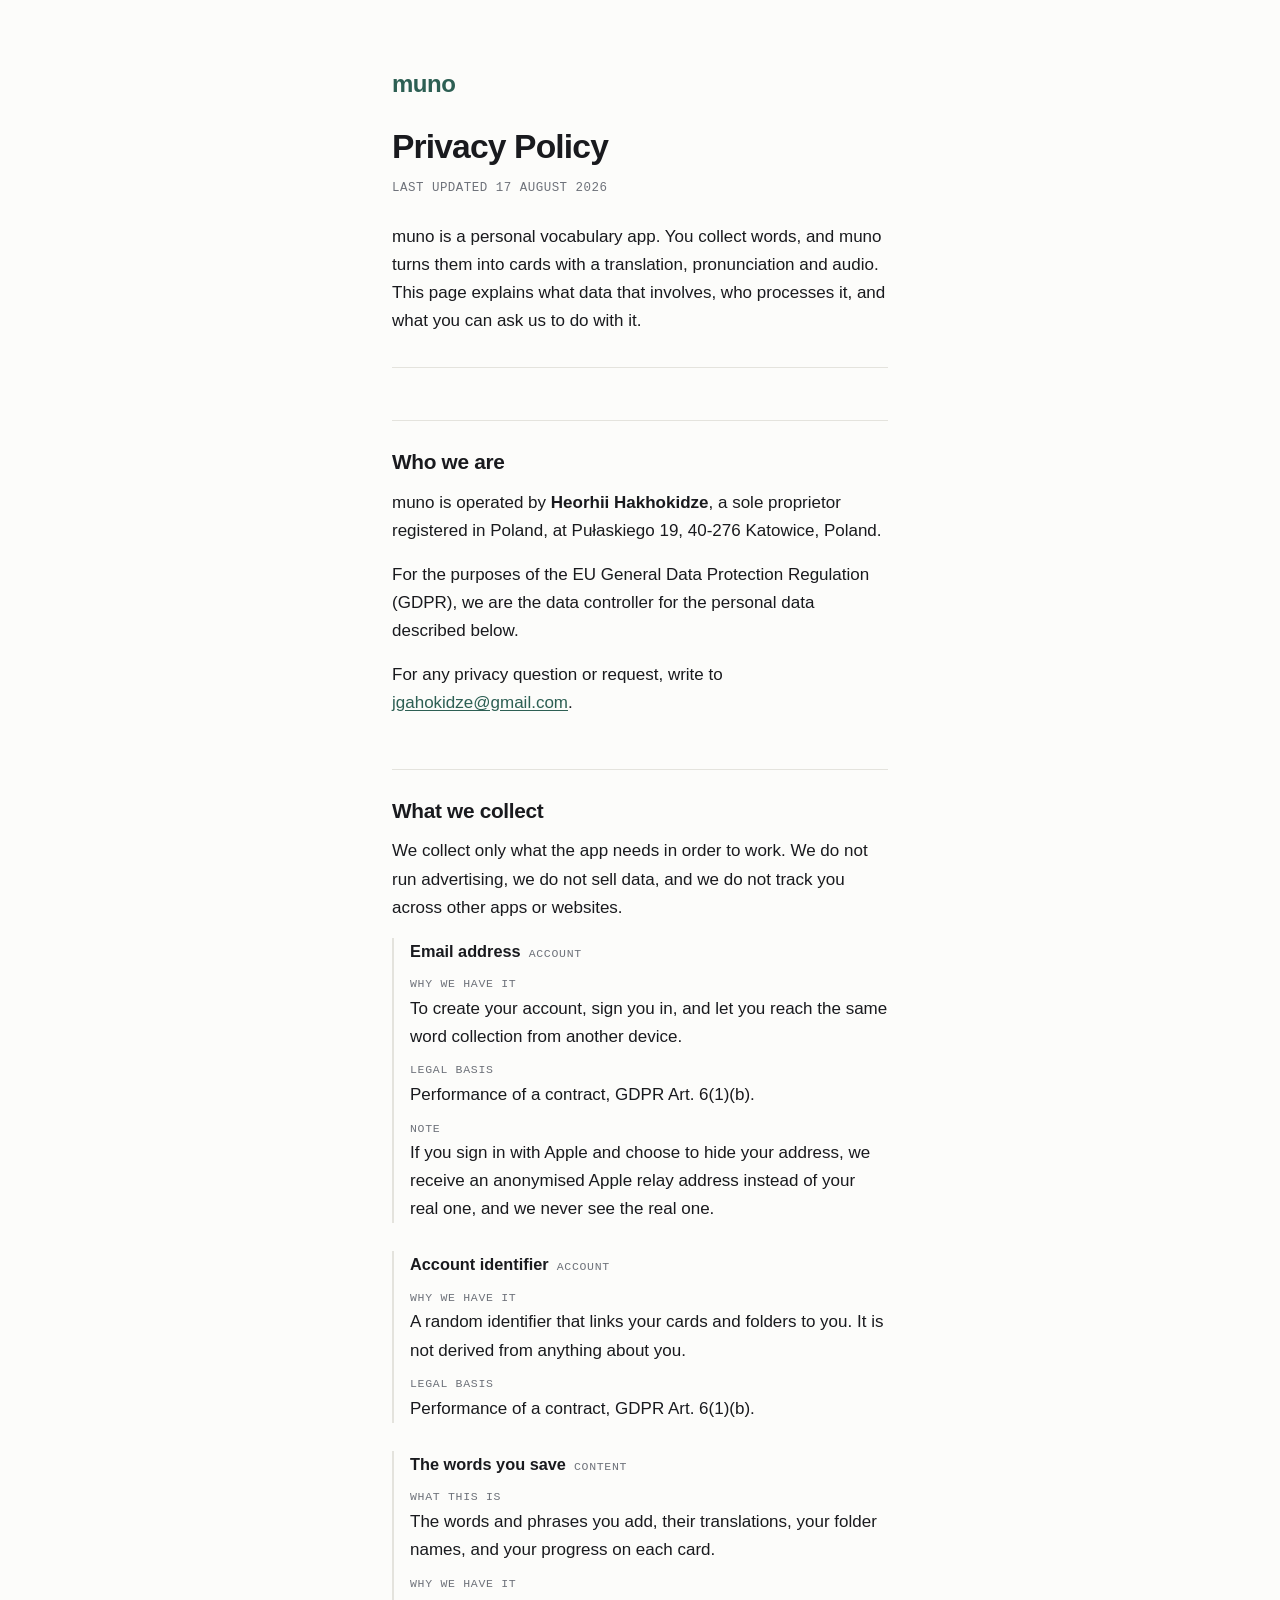
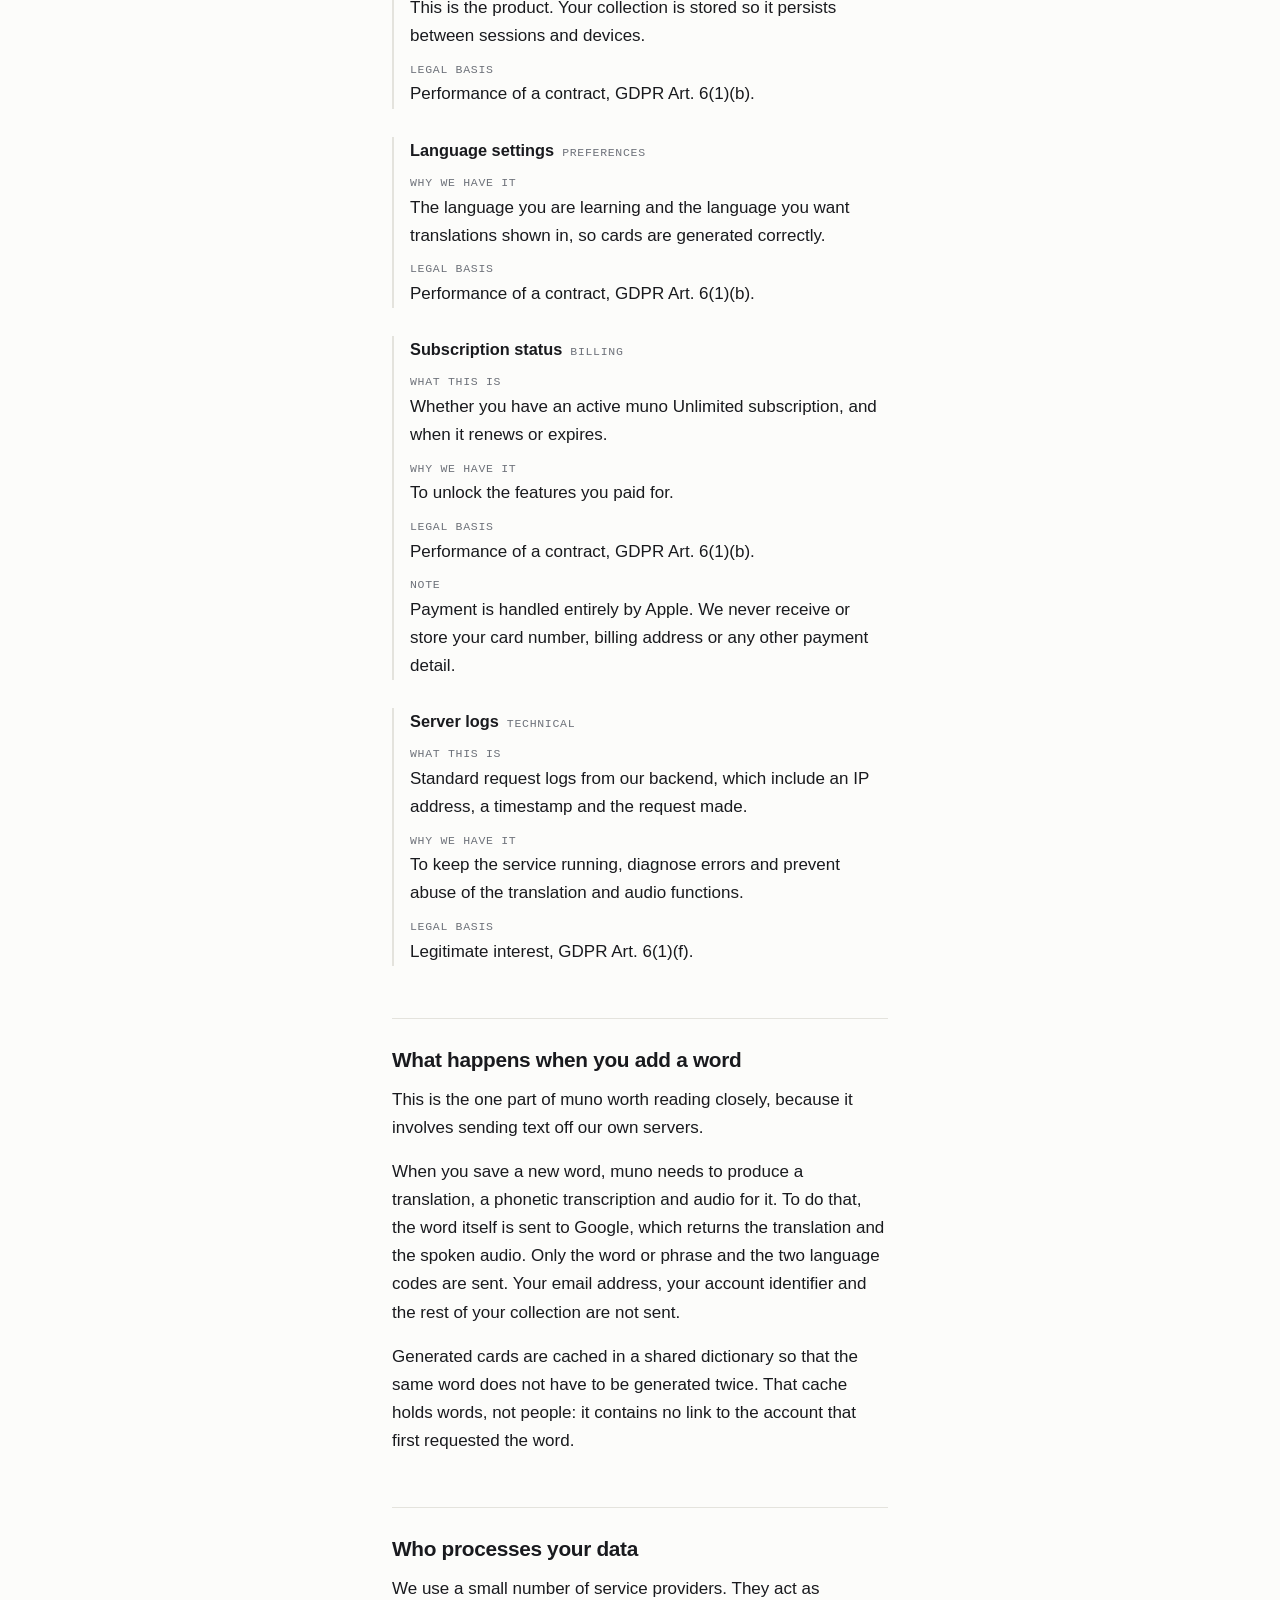
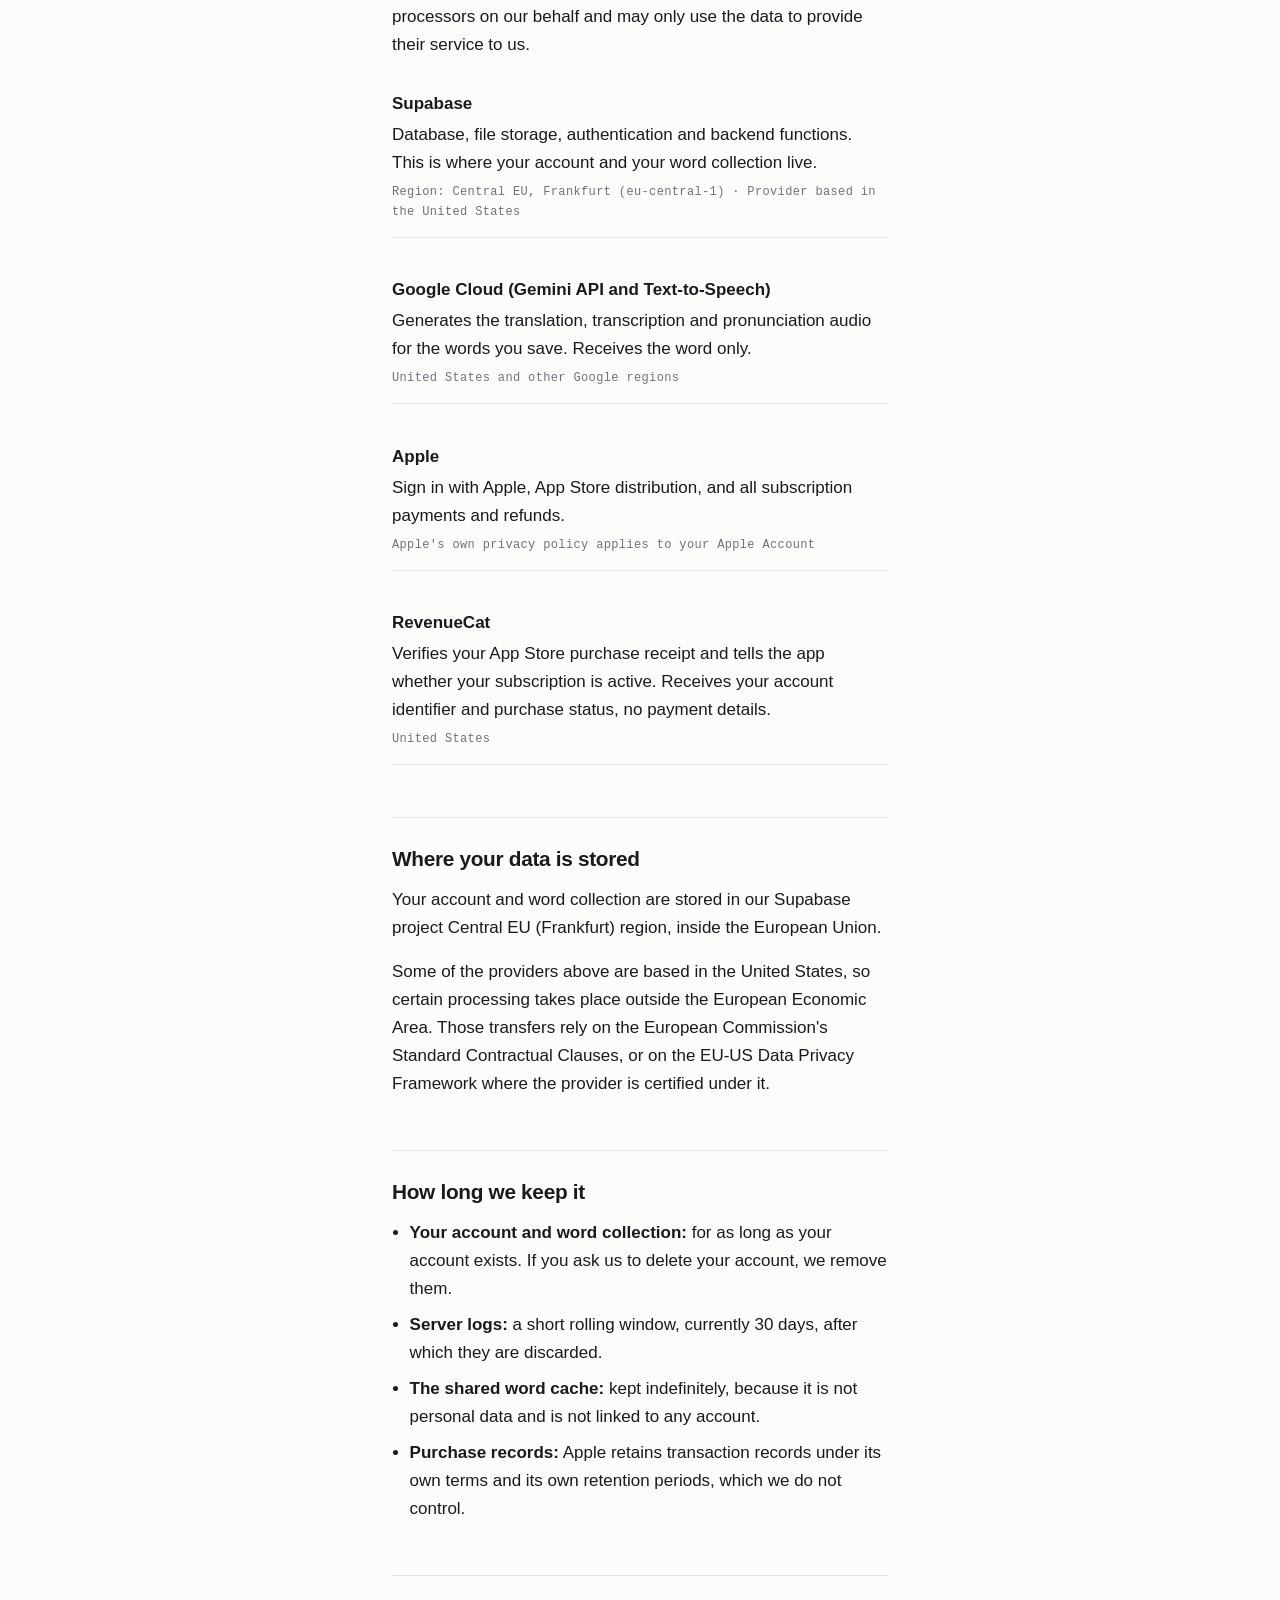
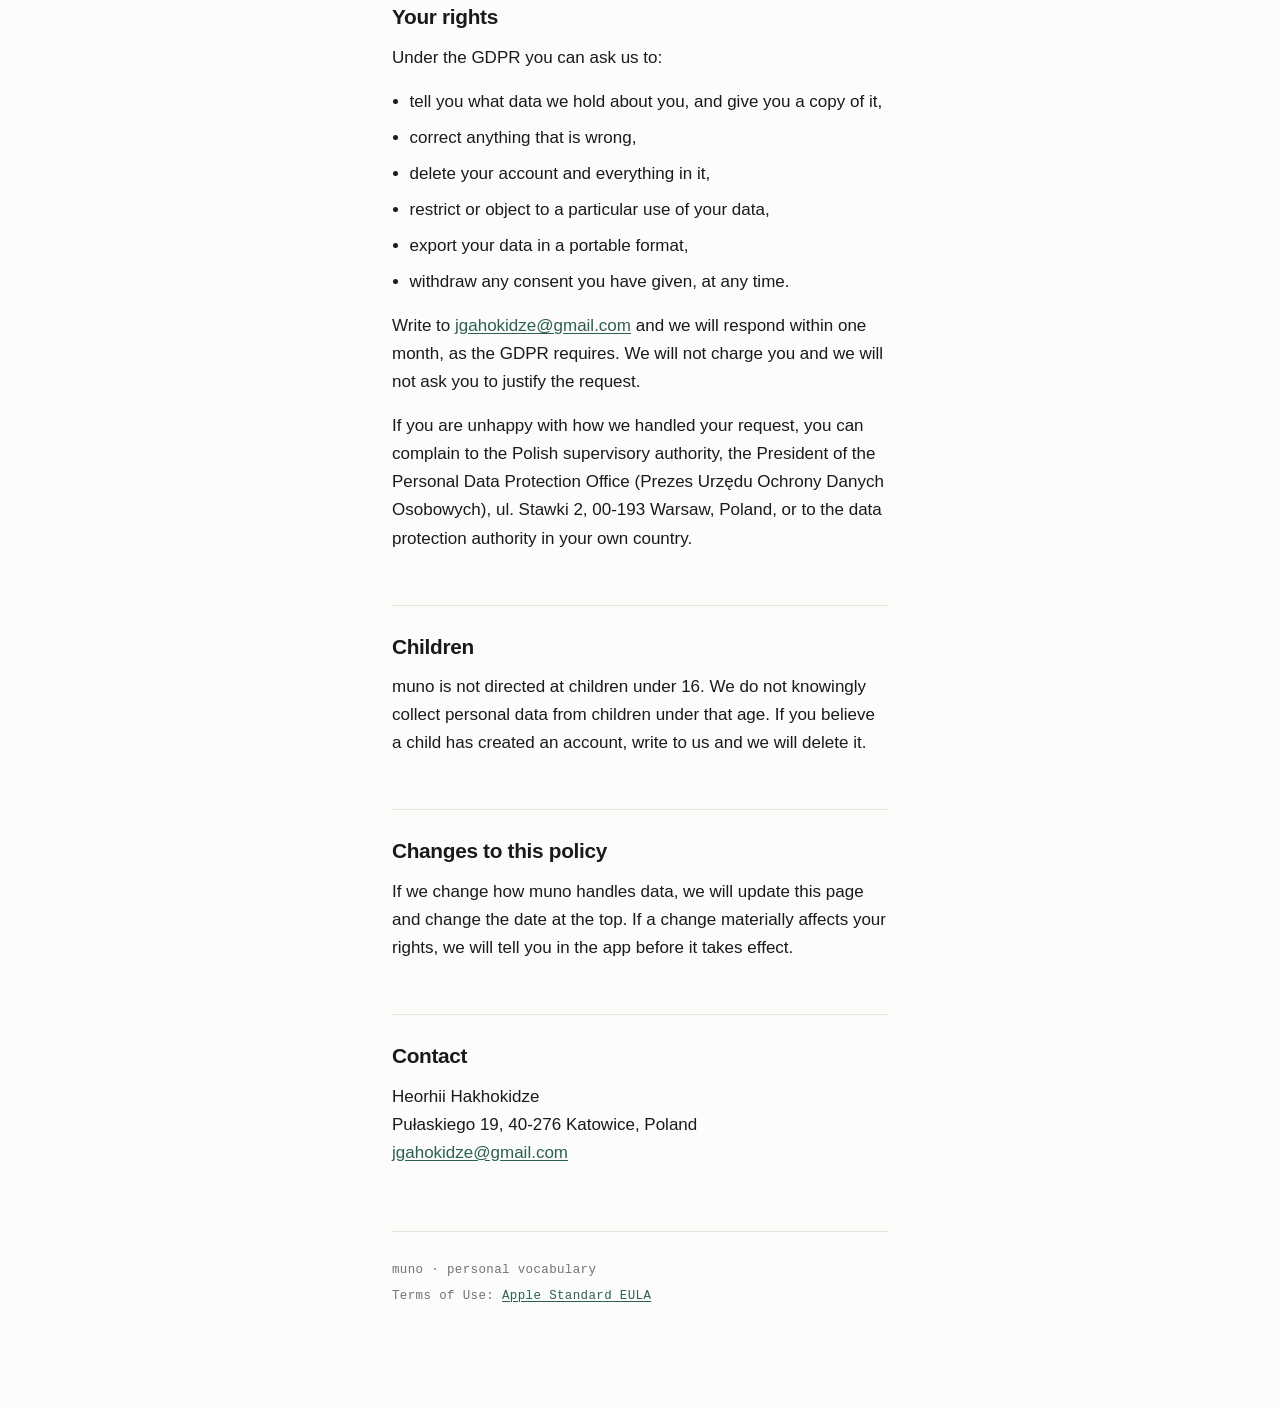
==== index.html @ 5ec92ed6 "Add files via upload" ====
<!DOCTYPE html>
<html lang="en">
<head>
<meta charset="utf-8">
<meta name="viewport" content="width=device-width, initial-scale=1">
<title>Privacy Policy · muno</title>
<meta name="description" content="How muno handles your data.">
<style>
  :root{
    --paper:#FCFCFA;
    --ink:#191A1E;
    --muted:#6E727A;
    --rule:#E4E3DD;
    --accent:#2D5F53;
    --flag-bg:#FFF6E0;
    --flag-ink:#7A5A10;
    --measure:34rem;

    --font-display:ui-rounded,"SF Pro Rounded","Nunito",-apple-system,BlinkMacSystemFont,"Segoe UI",sans-serif;
    --font-body:-apple-system,BlinkMacSystemFont,"Segoe UI","Inter",Roboto,Helvetica,Arial,sans-serif;
    --font-util:ui-monospace,SFMono-Regular,Menlo,Consolas,monospace;
  }

  *{box-sizing:border-box}

  html{-webkit-text-size-adjust:100%}

  body{
    margin:0;
    background:var(--paper);
    color:var(--ink);
    font-family:var(--font-body);
    font-size:17px;
    line-height:1.65;
    -webkit-font-smoothing:antialiased;
  }

  .wrap{
    max-width:var(--measure);
    margin:0 auto;
    padding:4rem 1.5rem 6rem;
  }

  /* ---- masthead ---- */

  .mast{
    border-bottom:1px solid var(--rule);
    padding-bottom:2rem;
    margin-bottom:3rem;
  }

  .wordmark{
    font-family:var(--font-display);
    font-size:1.5rem;
    font-weight:700;
    letter-spacing:-0.02em;
    color:var(--accent);
    margin:0;
  }

  h1{
    font-family:var(--font-display);
    font-size:2.1rem;
    font-weight:700;
    letter-spacing:-0.025em;
    line-height:1.15;
    margin:1.5rem 0 0.75rem;
  }

  .stamp{
    font-family:var(--font-util);
    font-size:0.78rem;
    letter-spacing:0.04em;
    text-transform:uppercase;
    color:var(--muted);
    margin:0;
  }

  .lede{
    margin:1.5rem 0 0;
    color:var(--ink);
  }

  /* ---- sections ---- */

  h2{
    font-family:var(--font-display);
    font-size:1.3rem;
    font-weight:700;
    letter-spacing:-0.015em;
    line-height:1.25;
    margin:3.25rem 0 0.85rem;
    padding-top:1.75rem;
    border-top:1px solid var(--rule);
  }

  h3{
    font-family:var(--font-display);
    font-size:1.02rem;
    font-weight:700;
    margin:2rem 0 0.5rem;
  }

  p{margin:0 0 1rem}

  a{color:var(--accent);text-decoration:underline;text-underline-offset:2px}
  a:hover{text-decoration-thickness:2px}
  a:focus-visible{outline:2px solid var(--accent);outline-offset:3px;border-radius:2px}

  ul{margin:0 0 1rem;padding-left:1.1rem}
  li{margin-bottom:0.5rem}

  strong{font-weight:650}

  /* ---- entry: the dictionary-style data block ---- */

  .entry{
    margin:0 0 1.75rem;
    padding-left:1rem;
    border-left:2px solid var(--rule);
  }

  .entry-head{
    font-family:var(--font-display);
    font-weight:700;
    font-size:1.02rem;
    margin:0 0 0.35rem;
  }

  .entry-tag{
    font-family:var(--font-util);
    font-size:0.72rem;
    font-weight:400;
    letter-spacing:0.06em;
    text-transform:uppercase;
    color:var(--muted);
    margin-left:0.5rem;
    white-space:nowrap;
  }

  .entry dl{margin:0}

  .entry dt{
    font-family:var(--font-util);
    font-size:0.72rem;
    letter-spacing:0.06em;
    text-transform:uppercase;
    color:var(--muted);
    margin-top:0.6rem;
  }

  .entry dd{margin:0.1rem 0 0}

  /* ---- processor table ---- */

  .proc{
    margin:0 0 1.5rem;
    padding:0.9rem 0;
    border-bottom:1px solid var(--rule);
  }
  .proc:first-of-type{border-top:1px solid var(--rule)}

  .proc-name{
    font-family:var(--font-display);
    font-weight:700;
    margin:0 0 0.2rem;
  }

  .proc-what{margin:0;color:var(--ink)}

  .proc-where{
    font-family:var(--font-util);
    font-size:0.75rem;
    letter-spacing:0.03em;
    color:var(--muted);
    margin:0.35rem 0 0;
  }

  /* ---- fill-me flags ---- */

  .flag{
    display:inline;
    background:var(--flag-bg);
    color:var(--flag-ink);
    font-family:var(--font-util);
    font-size:0.85em;
    padding:0.1em 0.4em;
    border-radius:3px;
  }

  .note{
    background:var(--flag-bg);
    color:var(--flag-ink);
    border-radius:6px;
    padding:1rem 1.1rem;
    margin:0 0 2rem;
    font-size:0.92rem;
    line-height:1.55;
  }
  .note p{margin:0 0 0.5rem}
  .note p:last-child{margin:0}
  .note strong{font-weight:700}

  footer{
    margin-top:4rem;
    padding-top:1.75rem;
    border-top:1px solid var(--rule);
    font-family:var(--font-util);
    font-size:0.78rem;
    letter-spacing:0.03em;
    color:var(--muted);
  }
  footer p{margin:0 0 0.35rem}

  @media (max-width:480px){
    body{font-size:16px}
    .wrap{padding:2.5rem 1.25rem 4rem}
    h1{font-size:1.8rem}
  }

  @media (prefers-reduced-motion:no-preference){
    a{transition:text-decoration-thickness 120ms ease}
  }
</style>
</head>
<body>
<main class="wrap">

  <header class="mast">
    <p class="wordmark">muno</p>
    <h1>Privacy Policy</h1>
    <p class="stamp">Last updated 17 August 2026</p>
    <p class="lede">muno is a personal vocabulary app. You collect words, and muno turns them into cards with a translation, pronunciation and audio. This page explains what data that involves, who processes it, and what you can ask us to do with it.</p>
  </header>

  <h2>Who we are</h2>

  <p>muno is operated by <strong>Heorhii Hakhokidze</strong>, a sole proprietor registered in Poland, at Pułaskiego 19, 40-276 Katowice, Poland.</p>

  <p>For the purposes of the EU General Data Protection Regulation (GDPR), we are the data controller for the personal data described below.</p>

  <p>For any privacy question or request, write to <a href="mailto:jgahokidze@gmail.com">jgahokidze@gmail.com</a>.</p>

  <h2>What we collect</h2>

  <p>We collect only what the app needs in order to work. We do not run advertising, we do not sell data, and we do not track you across other apps or websites.</p>

  <div class="entry">
    <p class="entry-head">Email address<span class="entry-tag">account</span></p>
    <dl>
      <dt>Why we have it</dt>
      <dd>To create your account, sign you in, and let you reach the same word collection from another device.</dd>
      <dt>Legal basis</dt>
      <dd>Performance of a contract, GDPR Art. 6(1)(b).</dd>
      <dt>Note</dt>
      <dd>If you sign in with Apple and choose to hide your address, we receive an anonymised Apple relay address instead of your real one, and we never see the real one.</dd>
    </dl>
  </div>

  <div class="entry">
    <p class="entry-head">Account identifier<span class="entry-tag">account</span></p>
    <dl>
      <dt>Why we have it</dt>
      <dd>A random identifier that links your cards and folders to you. It is not derived from anything about you.</dd>
      <dt>Legal basis</dt>
      <dd>Performance of a contract, GDPR Art. 6(1)(b).</dd>
    </dl>
  </div>

  <div class="entry">
    <p class="entry-head">The words you save<span class="entry-tag">content</span></p>
    <dl>
      <dt>What this is</dt>
      <dd>The words and phrases you add, their translations, your folder names, and your progress on each card.</dd>
      <dt>Why we have it</dt>
      <dd>This is the product. Your collection is stored so it persists between sessions and devices.</dd>
      <dt>Legal basis</dt>
      <dd>Performance of a contract, GDPR Art. 6(1)(b).</dd>
    </dl>
  </div>

  <div class="entry">
    <p class="entry-head">Language settings<span class="entry-tag">preferences</span></p>
    <dl>
      <dt>Why we have it</dt>
      <dd>The language you are learning and the language you want translations shown in, so cards are generated correctly.</dd>
      <dt>Legal basis</dt>
      <dd>Performance of a contract, GDPR Art. 6(1)(b).</dd>
    </dl>
  </div>

  <div class="entry">
    <p class="entry-head">Subscription status<span class="entry-tag">billing</span></p>
    <dl>
      <dt>What this is</dt>
      <dd>Whether you have an active muno Unlimited subscription, and when it renews or expires.</dd>
      <dt>Why we have it</dt>
      <dd>To unlock the features you paid for.</dd>
      <dt>Legal basis</dt>
      <dd>Performance of a contract, GDPR Art. 6(1)(b).</dd>
      <dt>Note</dt>
      <dd>Payment is handled entirely by Apple. We never receive or store your card number, billing address or any other payment detail.</dd>
    </dl>
  </div>

  <div class="entry">
    <p class="entry-head">Server logs<span class="entry-tag">technical</span></p>
    <dl>
      <dt>What this is</dt>
      <dd>Standard request logs from our backend, which include an IP address, a timestamp and the request made.</dd>
      <dt>Why we have it</dt>
      <dd>To keep the service running, diagnose errors and prevent abuse of the translation and audio functions.</dd>
      <dt>Legal basis</dt>
      <dd>Legitimate interest, GDPR Art. 6(1)(f).</dd>
    </dl>
  </div>

  <h2>What happens when you add a word</h2>

  <p>This is the one part of muno worth reading closely, because it involves sending text off our own servers.</p>

  <p>When you save a new word, muno needs to produce a translation, a phonetic transcription and audio for it. To do that, the word itself is sent to Google, which returns the translation and the spoken audio. Only the word or phrase and the two language codes are sent. Your email address, your account identifier and the rest of your collection are not sent.</p>

  <p>Generated cards are cached in a shared dictionary so that the same word does not have to be generated twice. That cache holds words, not people: it contains no link to the account that first requested the word.</p>

  <h2>Who processes your data</h2>

  <p>We use a small number of service providers. They act as processors on our behalf and may only use the data to provide their service to us.</p>

  <div class="proc">
    <p class="proc-name">Supabase</p>
    <p class="proc-what">Database, file storage, authentication and backend functions. This is where your account and your word collection live.</p>
    <p class="proc-where">Region: Central EU, Frankfurt (eu-central-1) · Provider based in the United States</p>
  </div>

  <div class="proc">
    <p class="proc-name">Google Cloud (Gemini API and Text-to-Speech)</p>
    <p class="proc-what">Generates the translation, transcription and pronunciation audio for the words you save. Receives the word only.</p>
    <p class="proc-where">United States and other Google regions</p>
  </div>

  <div class="proc">
    <p class="proc-name">Apple</p>
    <p class="proc-what">Sign in with Apple, App Store distribution, and all subscription payments and refunds.</p>
    <p class="proc-where">Apple's own privacy policy applies to your Apple Account</p>
  </div>

  <div class="proc">
    <p class="proc-name">RevenueCat</p>
    <p class="proc-what">Verifies your App Store purchase receipt and tells the app whether your subscription is active. Receives your account identifier and purchase status, no payment details.</p>
    <p class="proc-where">United States</p>
  </div>

  <h2>Where your data is stored</h2>

  <p>Your account and word collection are stored in our Supabase project Central EU (Frankfurt) region, inside the European Union.</p>

  <p>Some of the providers above are based in the United States, so certain processing takes place outside the European Economic Area. Those transfers rely on the European Commission's Standard Contractual Clauses, or on the EU-US Data Privacy Framework where the provider is certified under it.</p>

  <h2>How long we keep it</h2>

  <ul>
    <li><strong>Your account and word collection:</strong> for as long as your account exists. If you ask us to delete your account, we remove them.</li>
    <li><strong>Server logs:</strong> a short rolling window, currently 30 days, after which they are discarded.</li>
    <li><strong>The shared word cache:</strong> kept indefinitely, because it is not personal data and is not linked to any account.</li>
    <li><strong>Purchase records:</strong> Apple retains transaction records under its own terms and its own retention periods, which we do not control.</li>
  </ul>

  <h2>Your rights</h2>

  <p>Under the GDPR you can ask us to:</p>

  <ul>
    <li>tell you what data we hold about you, and give you a copy of it,</li>
    <li>correct anything that is wrong,</li>
    <li>delete your account and everything in it,</li>
    <li>restrict or object to a particular use of your data,</li>
    <li>export your data in a portable format,</li>
    <li>withdraw any consent you have given, at any time.</li>
  </ul>

  <p>Write to <a href="mailto:jgahokidze@gmail.com">jgahokidze@gmail.com</a> and we will respond within one month, as the GDPR requires. We will not charge you and we will not ask you to justify the request.</p>

  <p>If you are unhappy with how we handled your request, you can complain to the Polish supervisory authority, the President of the Personal Data Protection Office (Prezes Urzędu Ochrony Danych Osobowych), ul. Stawki 2, 00-193 Warsaw, Poland, or to the data protection authority in your own country.</p>

  <h2>Children</h2>

  <p>muno is not directed at children under 16. We do not knowingly collect personal data from children under that age. If you believe a child has created an account, write to us and we will delete it.</p>

  <h2>Changes to this policy</h2>

  <p>If we change how muno handles data, we will update this page and change the date at the top. If a change materially affects your rights, we will tell you in the app before it takes effect.</p>

  <h2>Contact</h2>

  <p>Heorhii Hakhokidze<br>
  Pułaskiego 19, 40-276 Katowice, Poland<br>
  <a href="mailto:jgahokidze@gmail.com">jgahokidze@gmail.com</a></p>

  <footer>
    <p>muno · personal vocabulary</p>
    <p>Terms of Use: <a href="https://www.apple.com/legal/internet-services/itunes/dev/stdeula/">Apple Standard EULA</a></p>
  </footer>

</main>
</body>
</html>
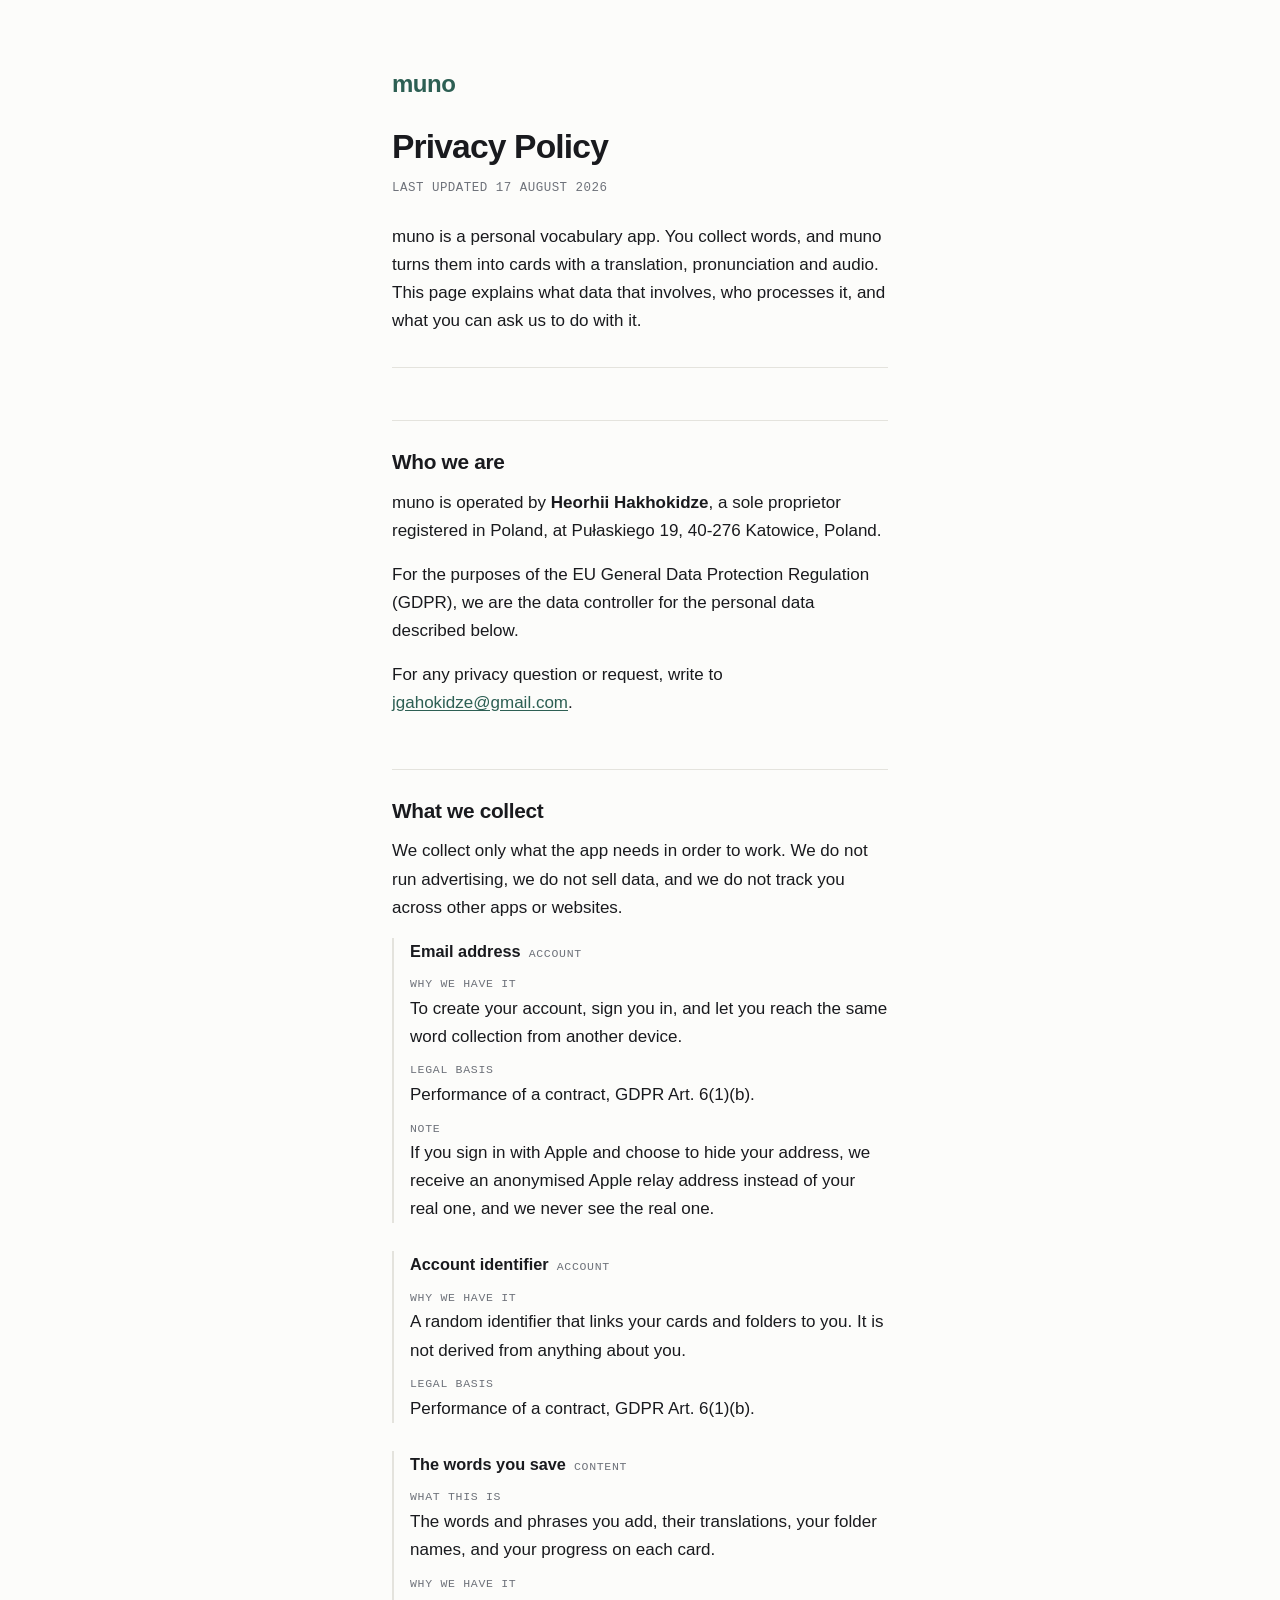
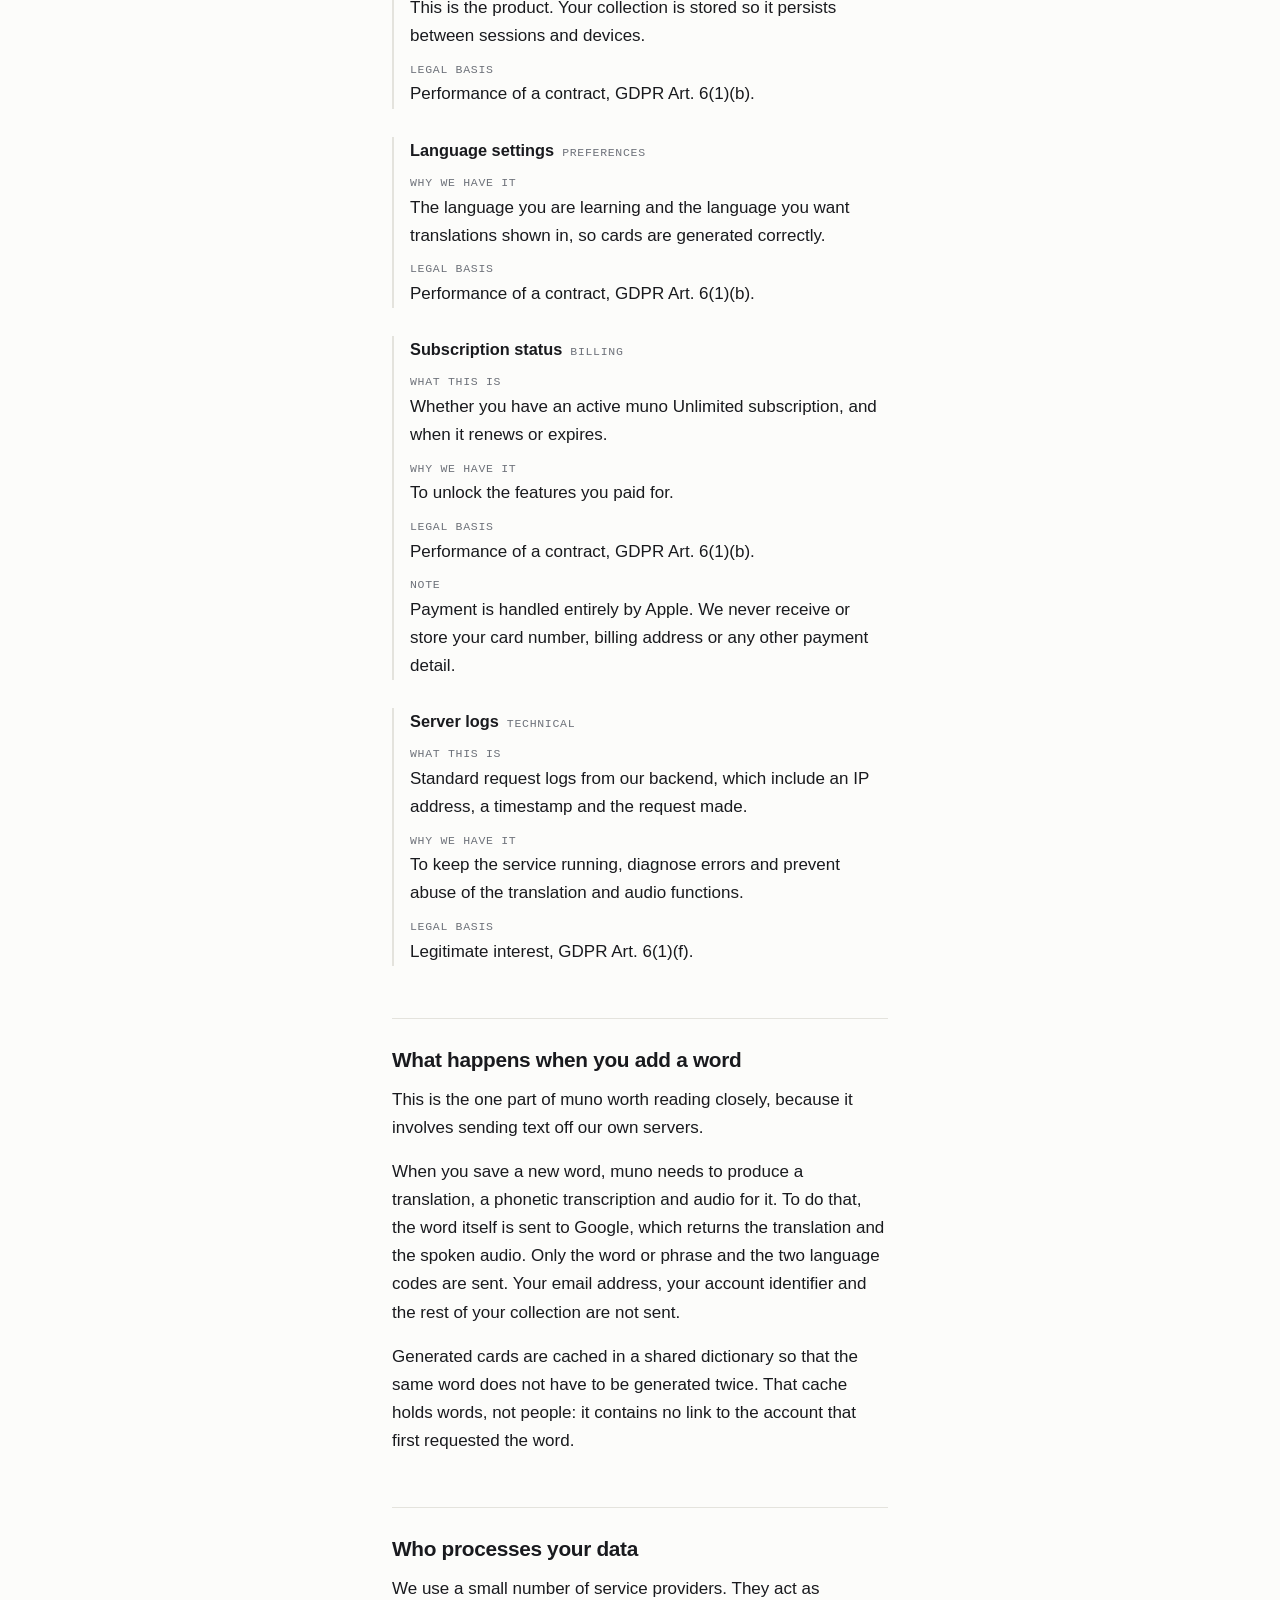
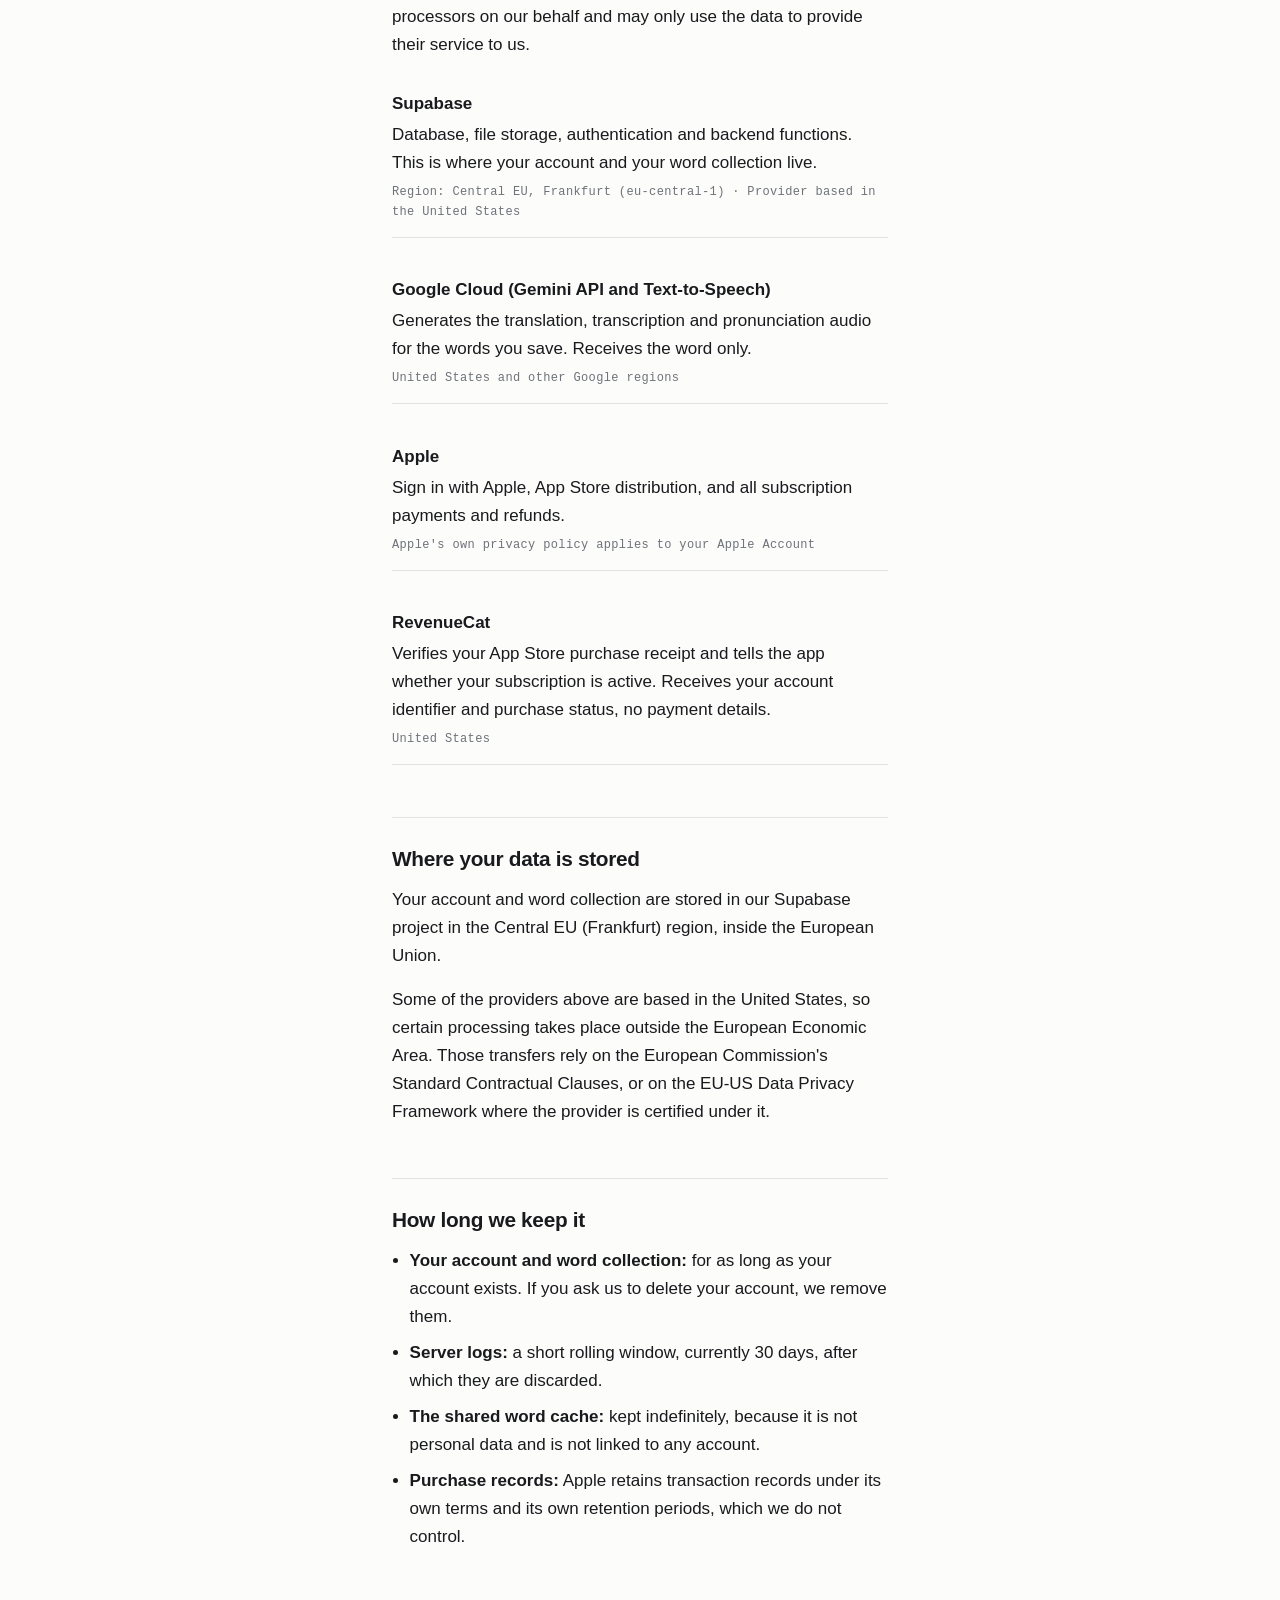
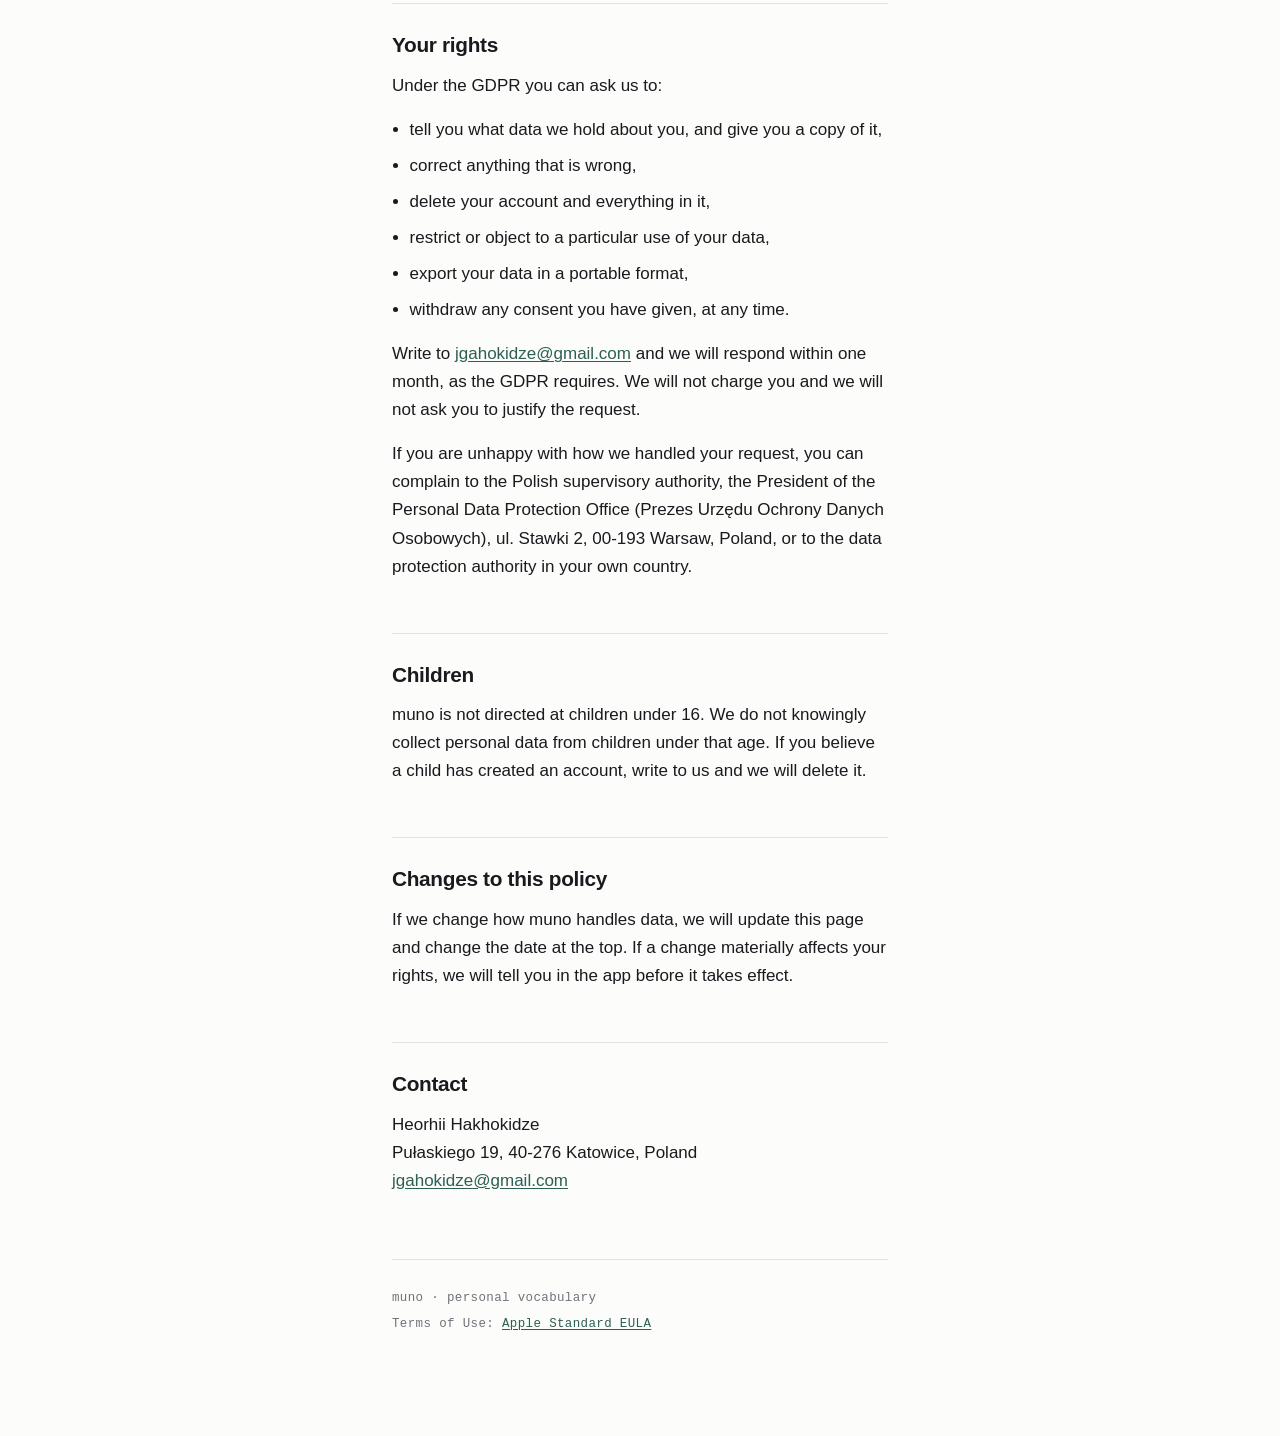
==== commit 23af7f31: "Update index.html" ====
--- a/index.html
+++ b/index.html
@@ -353,7 +353,7 @@
 
   <h2>Where your data is stored</h2>
 
-  <p>Your account and word collection are stored in our Supabase project Central EU (Frankfurt) region, inside the European Union.</p>
+  <p>Your account and word collection are stored in our Supabase project in the Central EU (Frankfurt) region, inside the European Union.</p>
 
   <p>Some of the providers above are based in the United States, so certain processing takes place outside the European Economic Area. Those transfers rely on the European Commission's Standard Contractual Clauses, or on the EU-US Data Privacy Framework where the provider is certified under it.</p>
 
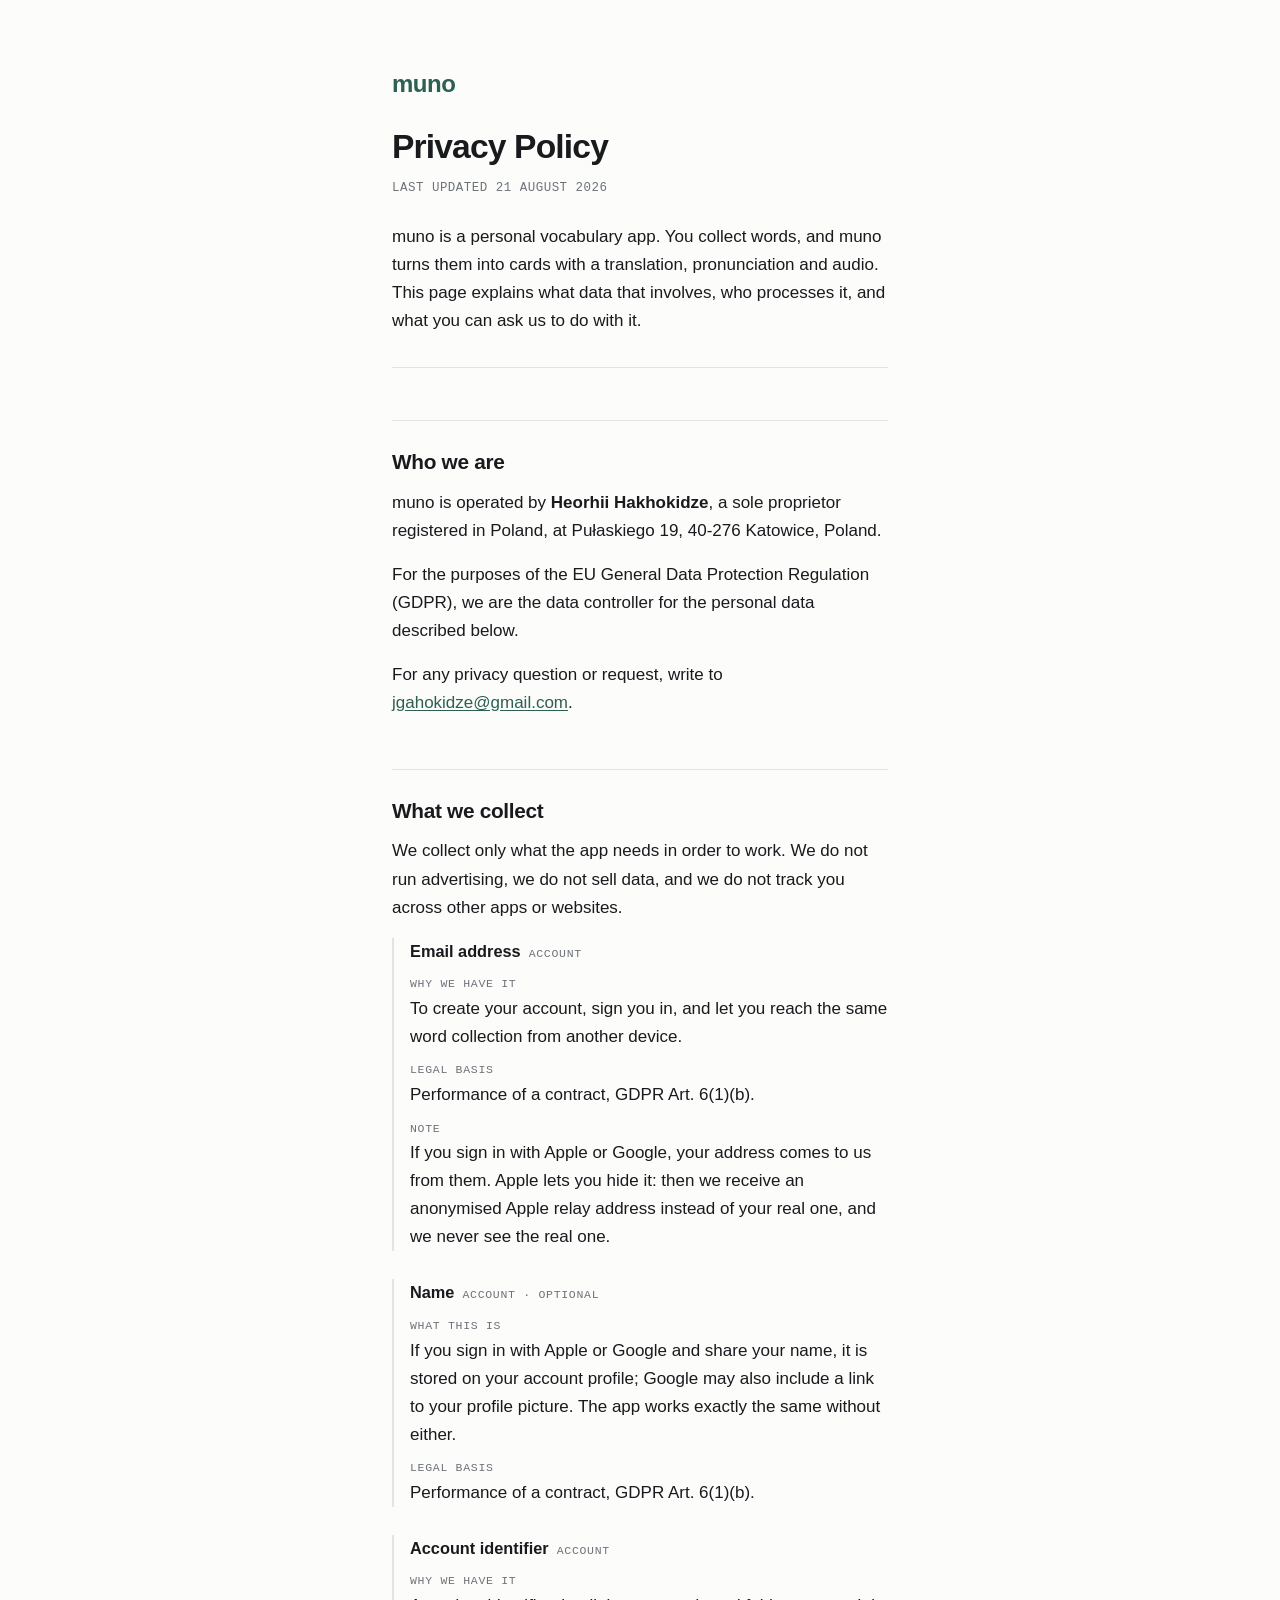
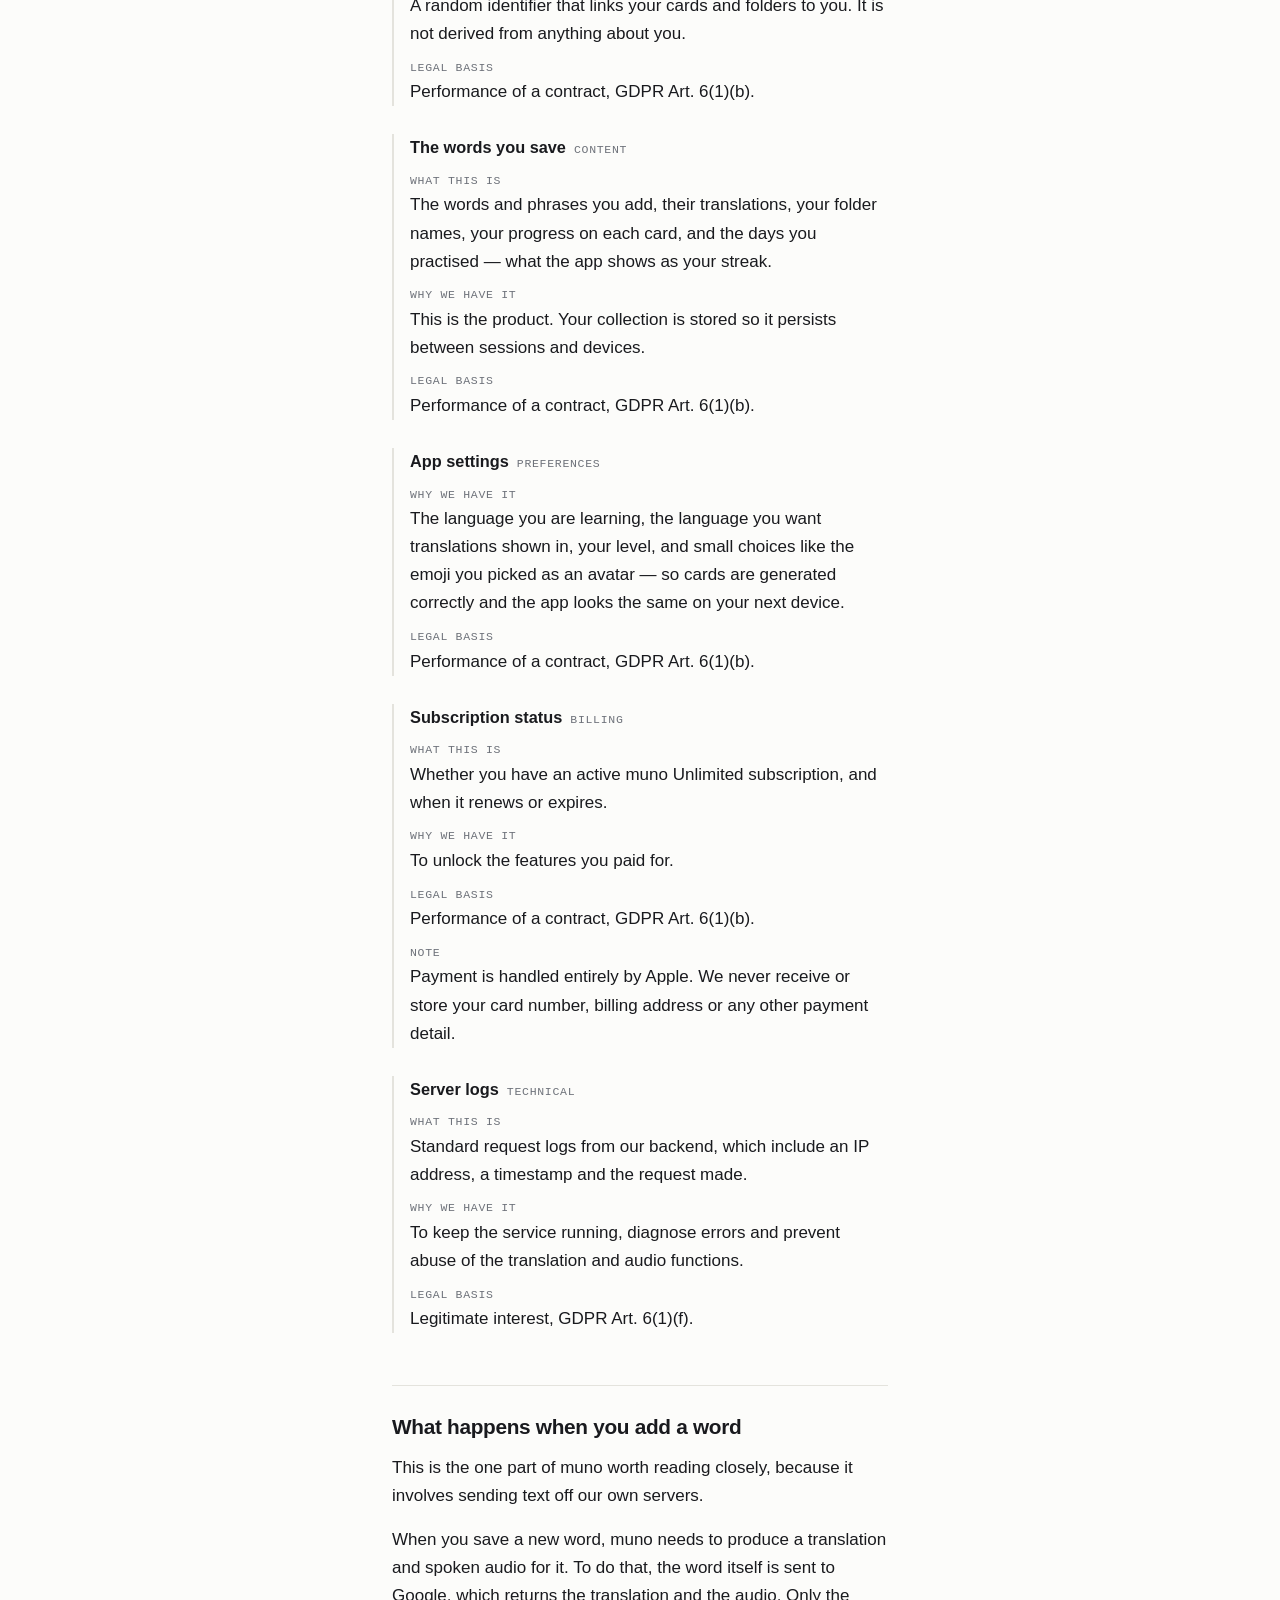
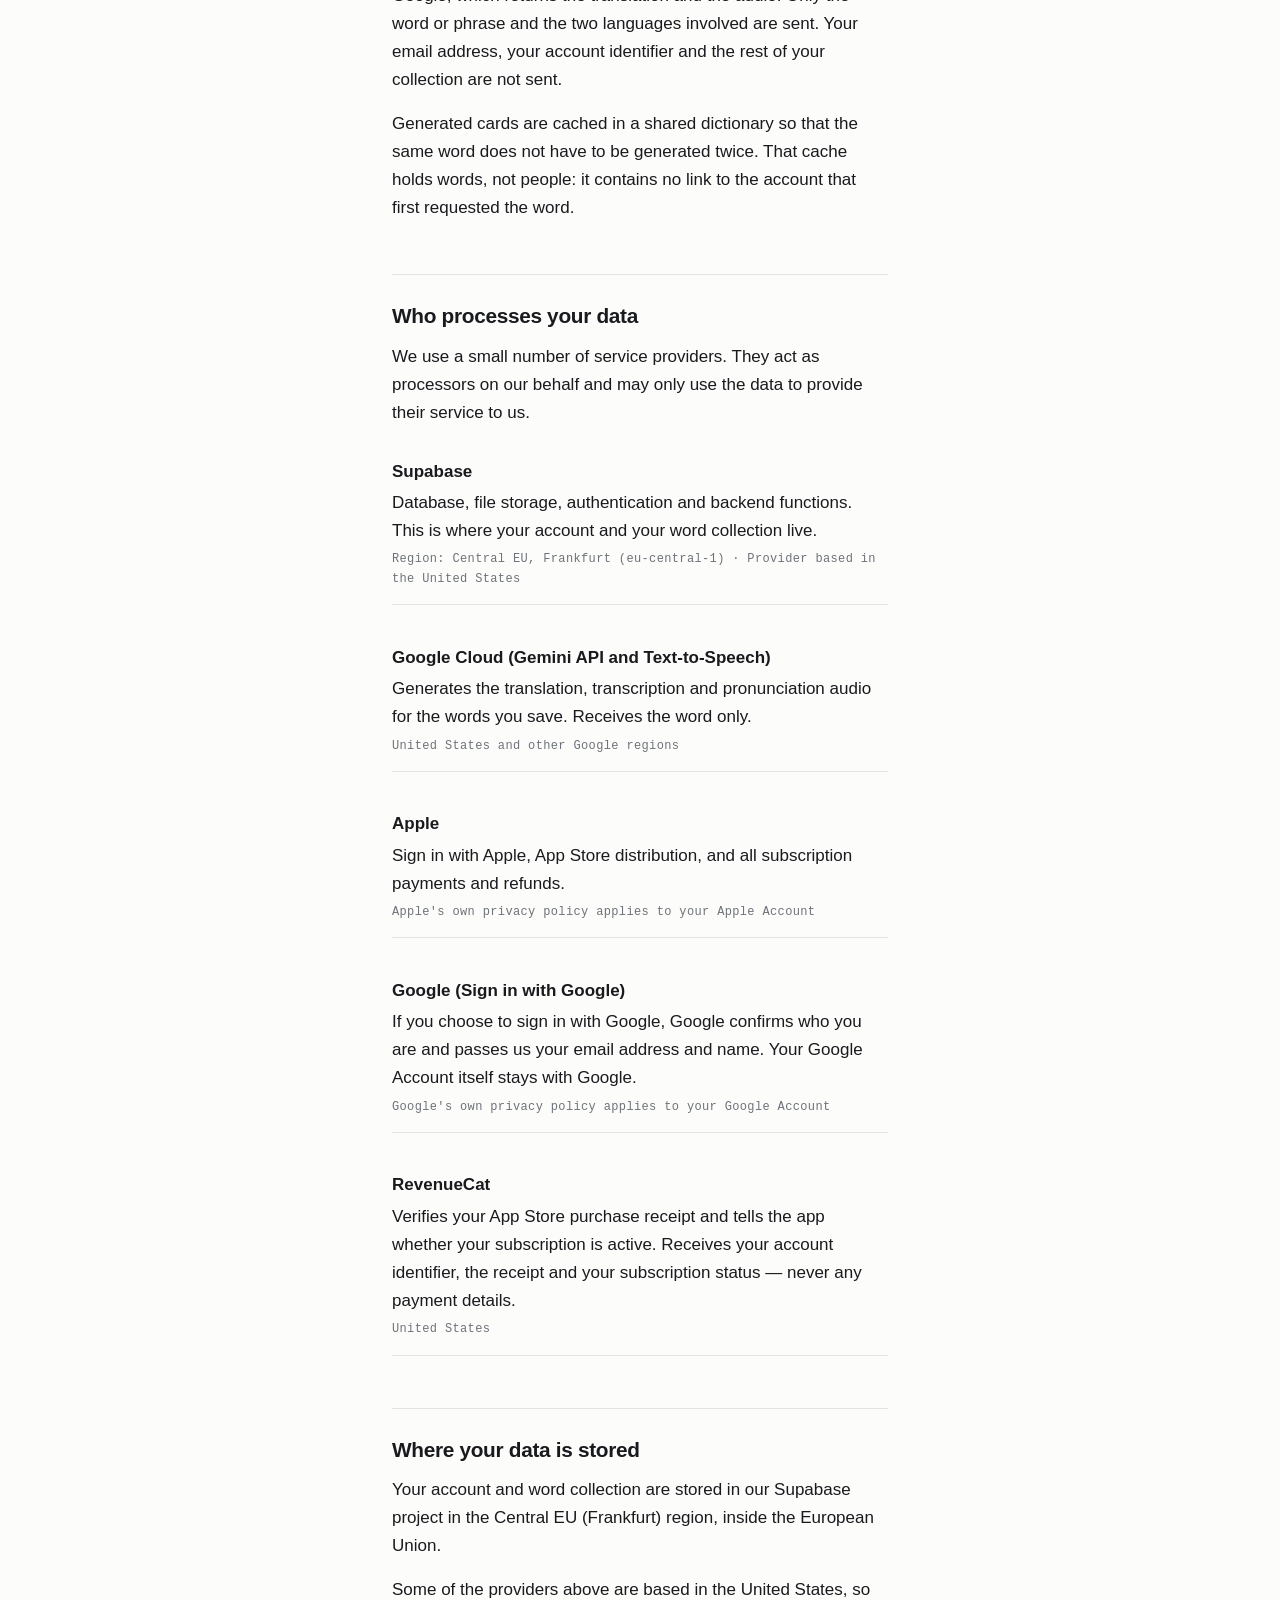
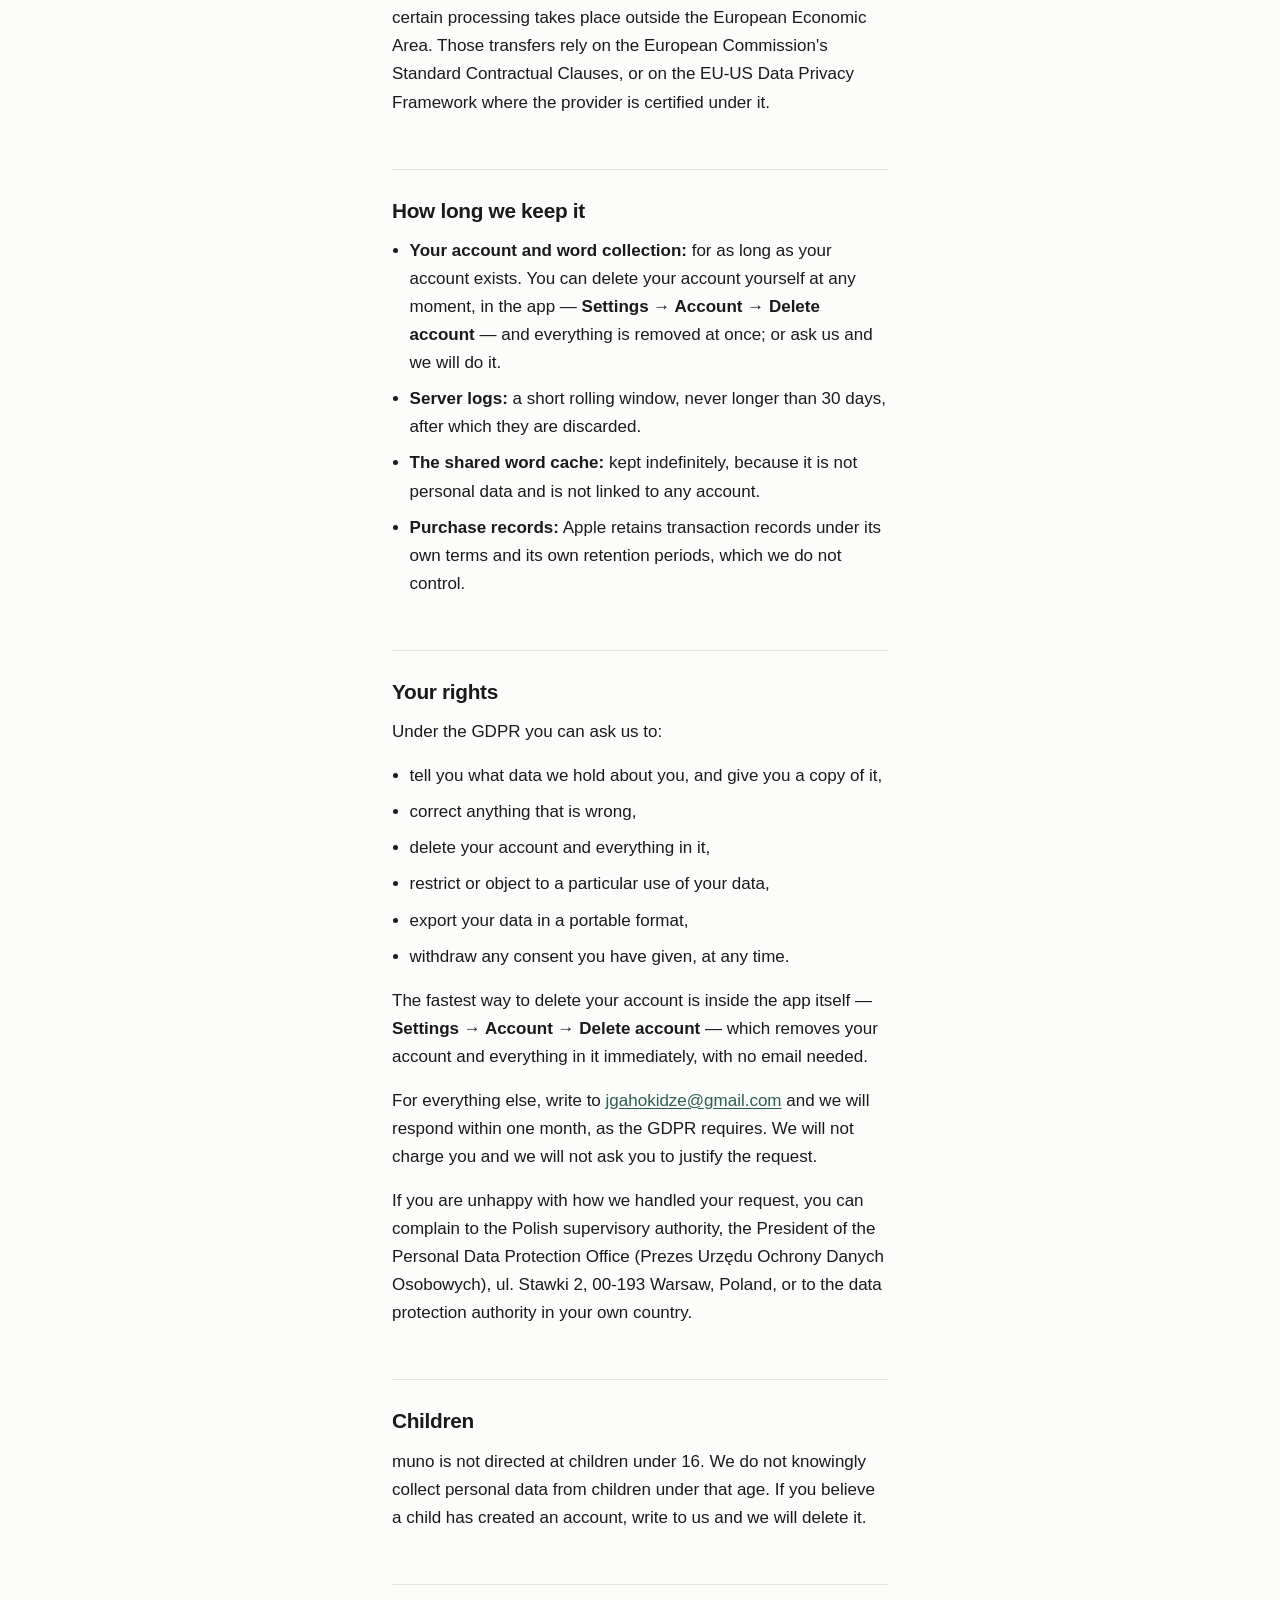
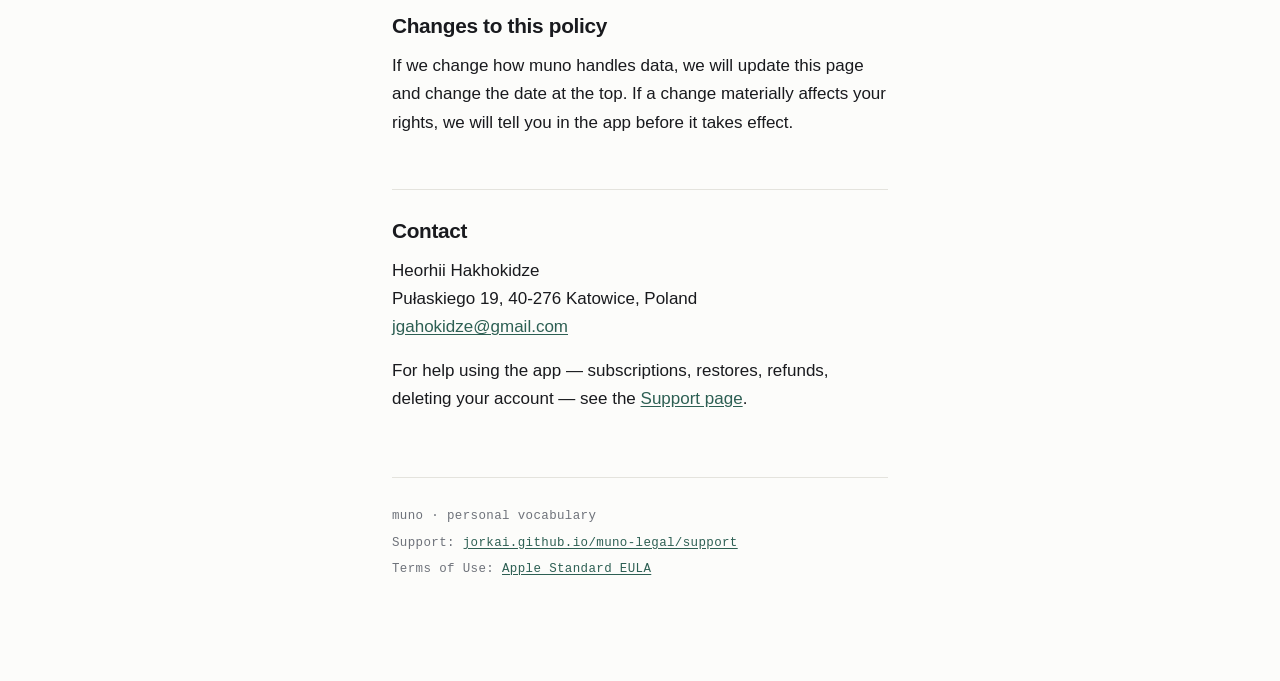
==== commit 059b9191: "The policy catches up with the shipping app, and Support gets its own page Privacy: Google sign-in n" ====
--- a/index.html
+++ b/index.html
@@ -229,7 +229,7 @@
   <header class="mast">
     <p class="wordmark">muno</p>
     <h1>Privacy Policy</h1>
-    <p class="stamp">Last updated 17 August 2026</p>
+    <p class="stamp">Last updated 21 August 2026</p>
     <p class="lede">muno is a personal vocabulary app. You collect words, and muno turns them into cards with a translation, pronunciation and audio. This page explains what data that involves, who processes it, and what you can ask us to do with it.</p>
   </header>
 
@@ -253,7 +253,17 @@
       <dt>Legal basis</dt>
       <dd>Performance of a contract, GDPR Art. 6(1)(b).</dd>
       <dt>Note</dt>
-      <dd>If you sign in with Apple and choose to hide your address, we receive an anonymised Apple relay address instead of your real one, and we never see the real one.</dd>
+      <dd>If you sign in with Apple or Google, your address comes to us from them. Apple lets you hide it: then we receive an anonymised Apple relay address instead of your real one, and we never see the real one.</dd>
+    </dl>
+  </div>
+
+  <div class="entry">
+    <p class="entry-head">Name<span class="entry-tag">account · optional</span></p>
+    <dl>
+      <dt>What this is</dt>
+      <dd>If you sign in with Apple or Google and share your name, it is stored on your account profile; Google may also include a link to your profile picture. The app works exactly the same without either.</dd>
+      <dt>Legal basis</dt>
+      <dd>Performance of a contract, GDPR Art. 6(1)(b).</dd>
     </dl>
   </div>
 
@@ -271,7 +281,7 @@
     <p class="entry-head">The words you save<span class="entry-tag">content</span></p>
     <dl>
       <dt>What this is</dt>
-      <dd>The words and phrases you add, their translations, your folder names, and your progress on each card.</dd>
+      <dd>The words and phrases you add, their translations, your folder names, your progress on each card, and the days you practised — what the app shows as your streak.</dd>
       <dt>Why we have it</dt>
       <dd>This is the product. Your collection is stored so it persists between sessions and devices.</dd>
       <dt>Legal basis</dt>
@@ -280,10 +290,10 @@
   </div>
 
   <div class="entry">
-    <p class="entry-head">Language settings<span class="entry-tag">preferences</span></p>
-    <dl>
-      <dt>Why we have it</dt>
-      <dd>The language you are learning and the language you want translations shown in, so cards are generated correctly.</dd>
+    <p class="entry-head">App settings<span class="entry-tag">preferences</span></p>
+    <dl>
+      <dt>Why we have it</dt>
+      <dd>The language you are learning, the language you want translations shown in, your level, and small choices like the emoji you picked as an avatar — so cards are generated correctly and the app looks the same on your next device.</dd>
       <dt>Legal basis</dt>
       <dd>Performance of a contract, GDPR Art. 6(1)(b).</dd>
     </dl>
@@ -319,7 +329,7 @@
 
   <p>This is the one part of muno worth reading closely, because it involves sending text off our own servers.</p>
 
-  <p>When you save a new word, muno needs to produce a translation, a phonetic transcription and audio for it. To do that, the word itself is sent to Google, which returns the translation and the spoken audio. Only the word or phrase and the two language codes are sent. Your email address, your account identifier and the rest of your collection are not sent.</p>
+  <p>When you save a new word, muno needs to produce a translation and spoken audio for it. To do that, the word itself is sent to Google, which returns the translation and the audio. Only the word or phrase and the two languages involved are sent. Your email address, your account identifier and the rest of your collection are not sent.</p>
 
   <p>Generated cards are cached in a shared dictionary so that the same word does not have to be generated twice. That cache holds words, not people: it contains no link to the account that first requested the word.</p>
 
@@ -346,8 +356,14 @@
   </div>
 
   <div class="proc">
+    <p class="proc-name">Google (Sign in with Google)</p>
+    <p class="proc-what">If you choose to sign in with Google, Google confirms who you are and passes us your email address and name. Your Google Account itself stays with Google.</p>
+    <p class="proc-where">Google's own privacy policy applies to your Google Account</p>
+  </div>
+
+  <div class="proc">
     <p class="proc-name">RevenueCat</p>
-    <p class="proc-what">Verifies your App Store purchase receipt and tells the app whether your subscription is active. Receives your account identifier and purchase status, no payment details.</p>
+    <p class="proc-what">Verifies your App Store purchase receipt and tells the app whether your subscription is active. Receives your account identifier, the receipt and your subscription status — never any payment details.</p>
     <p class="proc-where">United States</p>
   </div>
 
@@ -360,8 +376,8 @@
   <h2>How long we keep it</h2>
 
   <ul>
-    <li><strong>Your account and word collection:</strong> for as long as your account exists. If you ask us to delete your account, we remove them.</li>
-    <li><strong>Server logs:</strong> a short rolling window, currently 30 days, after which they are discarded.</li>
+    <li><strong>Your account and word collection:</strong> for as long as your account exists. You can delete your account yourself at any moment, in the app — <strong>Settings → Account → Delete account</strong> — and everything is removed at once; or ask us and we will do it.</li>
+    <li><strong>Server logs:</strong> a short rolling window, never longer than 30 days, after which they are discarded.</li>
     <li><strong>The shared word cache:</strong> kept indefinitely, because it is not personal data and is not linked to any account.</li>
     <li><strong>Purchase records:</strong> Apple retains transaction records under its own terms and its own retention periods, which we do not control.</li>
   </ul>
@@ -379,7 +395,9 @@
     <li>withdraw any consent you have given, at any time.</li>
   </ul>
 
-  <p>Write to <a href="mailto:jgahokidze@gmail.com">jgahokidze@gmail.com</a> and we will respond within one month, as the GDPR requires. We will not charge you and we will not ask you to justify the request.</p>
+  <p>The fastest way to delete your account is inside the app itself — <strong>Settings → Account → Delete account</strong> — which removes your account and everything in it immediately, with no email needed.</p>
+
+  <p>For everything else, write to <a href="mailto:jgahokidze@gmail.com">jgahokidze@gmail.com</a> and we will respond within one month, as the GDPR requires. We will not charge you and we will not ask you to justify the request.</p>
 
   <p>If you are unhappy with how we handled your request, you can complain to the Polish supervisory authority, the President of the Personal Data Protection Office (Prezes Urzędu Ochrony Danych Osobowych), ul. Stawki 2, 00-193 Warsaw, Poland, or to the data protection authority in your own country.</p>
 
@@ -397,8 +415,11 @@
   Pułaskiego 19, 40-276 Katowice, Poland<br>
   <a href="mailto:jgahokidze@gmail.com">jgahokidze@gmail.com</a></p>
 
+  <p>For help using the app — subscriptions, restores, refunds, deleting your account — see the <a href="support/">Support page</a>.</p>
+
   <footer>
     <p>muno · personal vocabulary</p>
+    <p>Support: <a href="support/">jorkai.github.io/muno-legal/support</a></p>
     <p>Terms of Use: <a href="https://www.apple.com/legal/internet-services/itunes/dev/stdeula/">Apple Standard EULA</a></p>
   </footer>
 
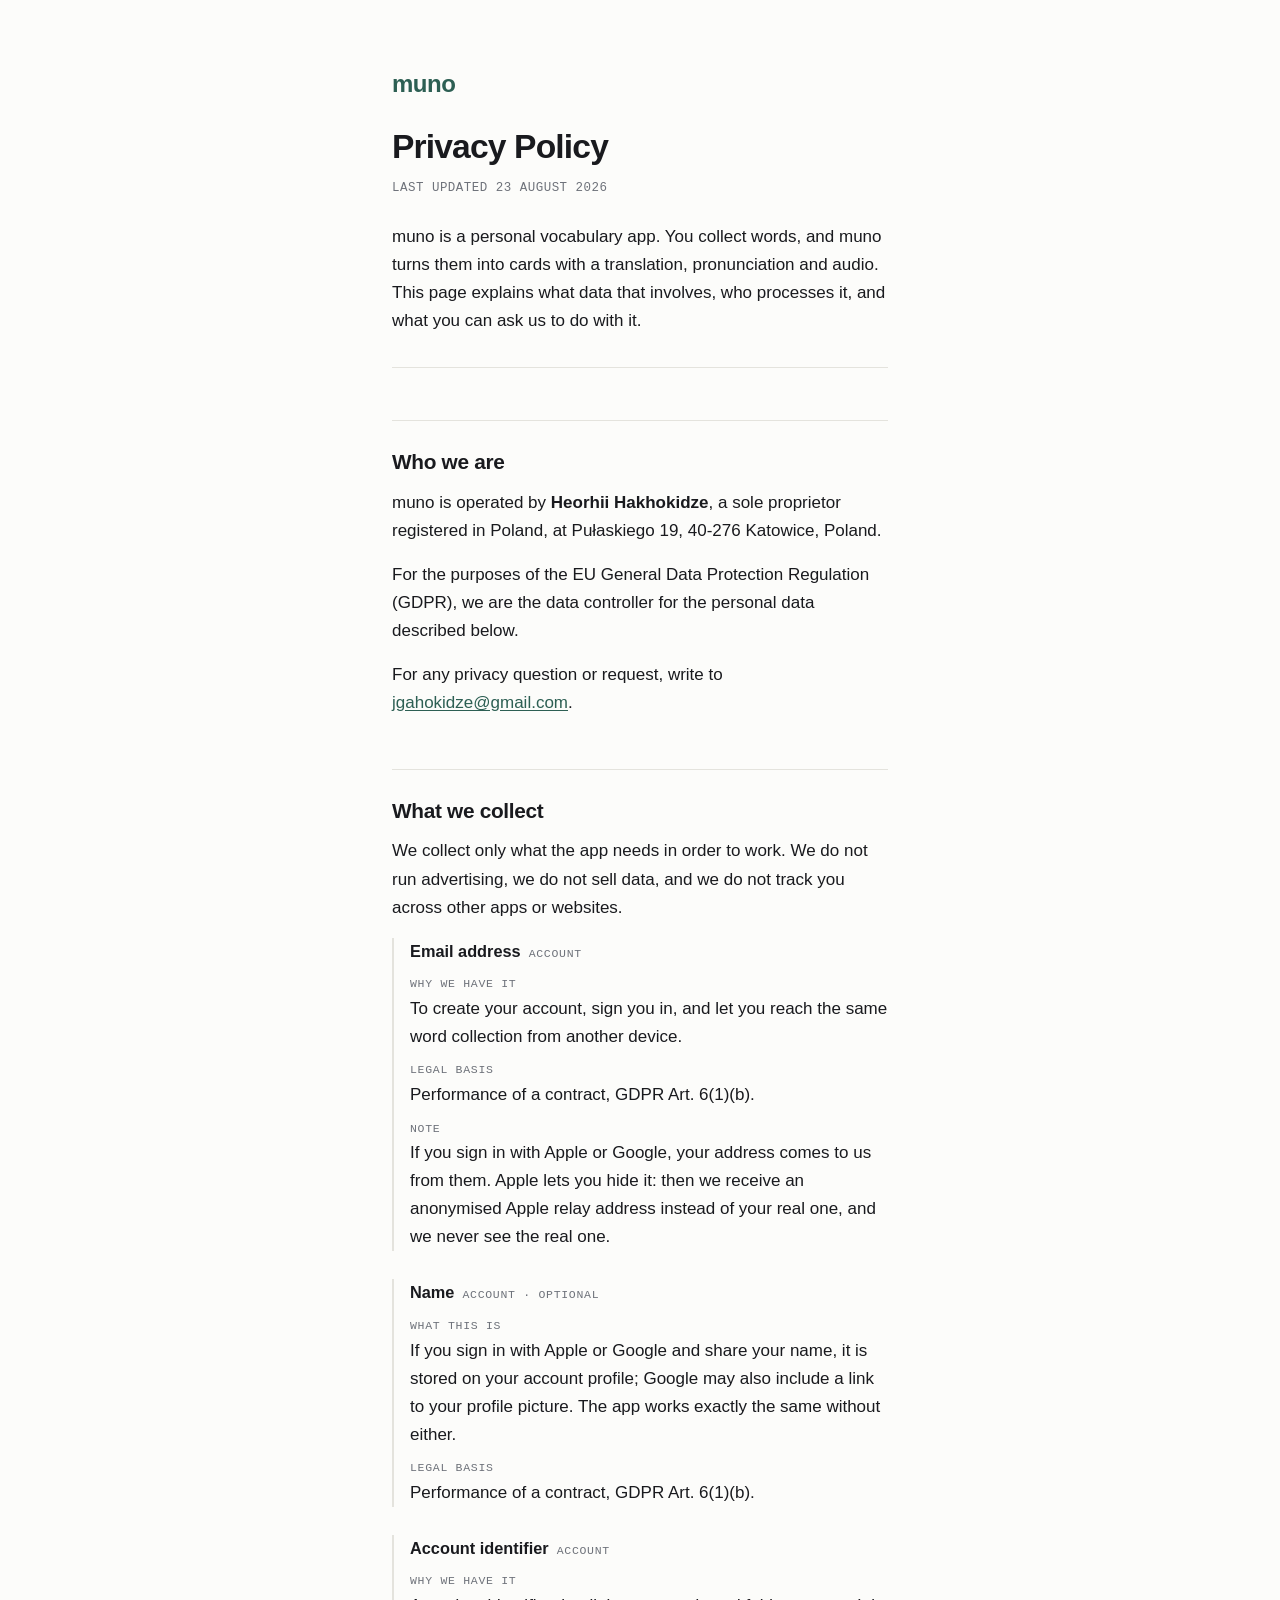
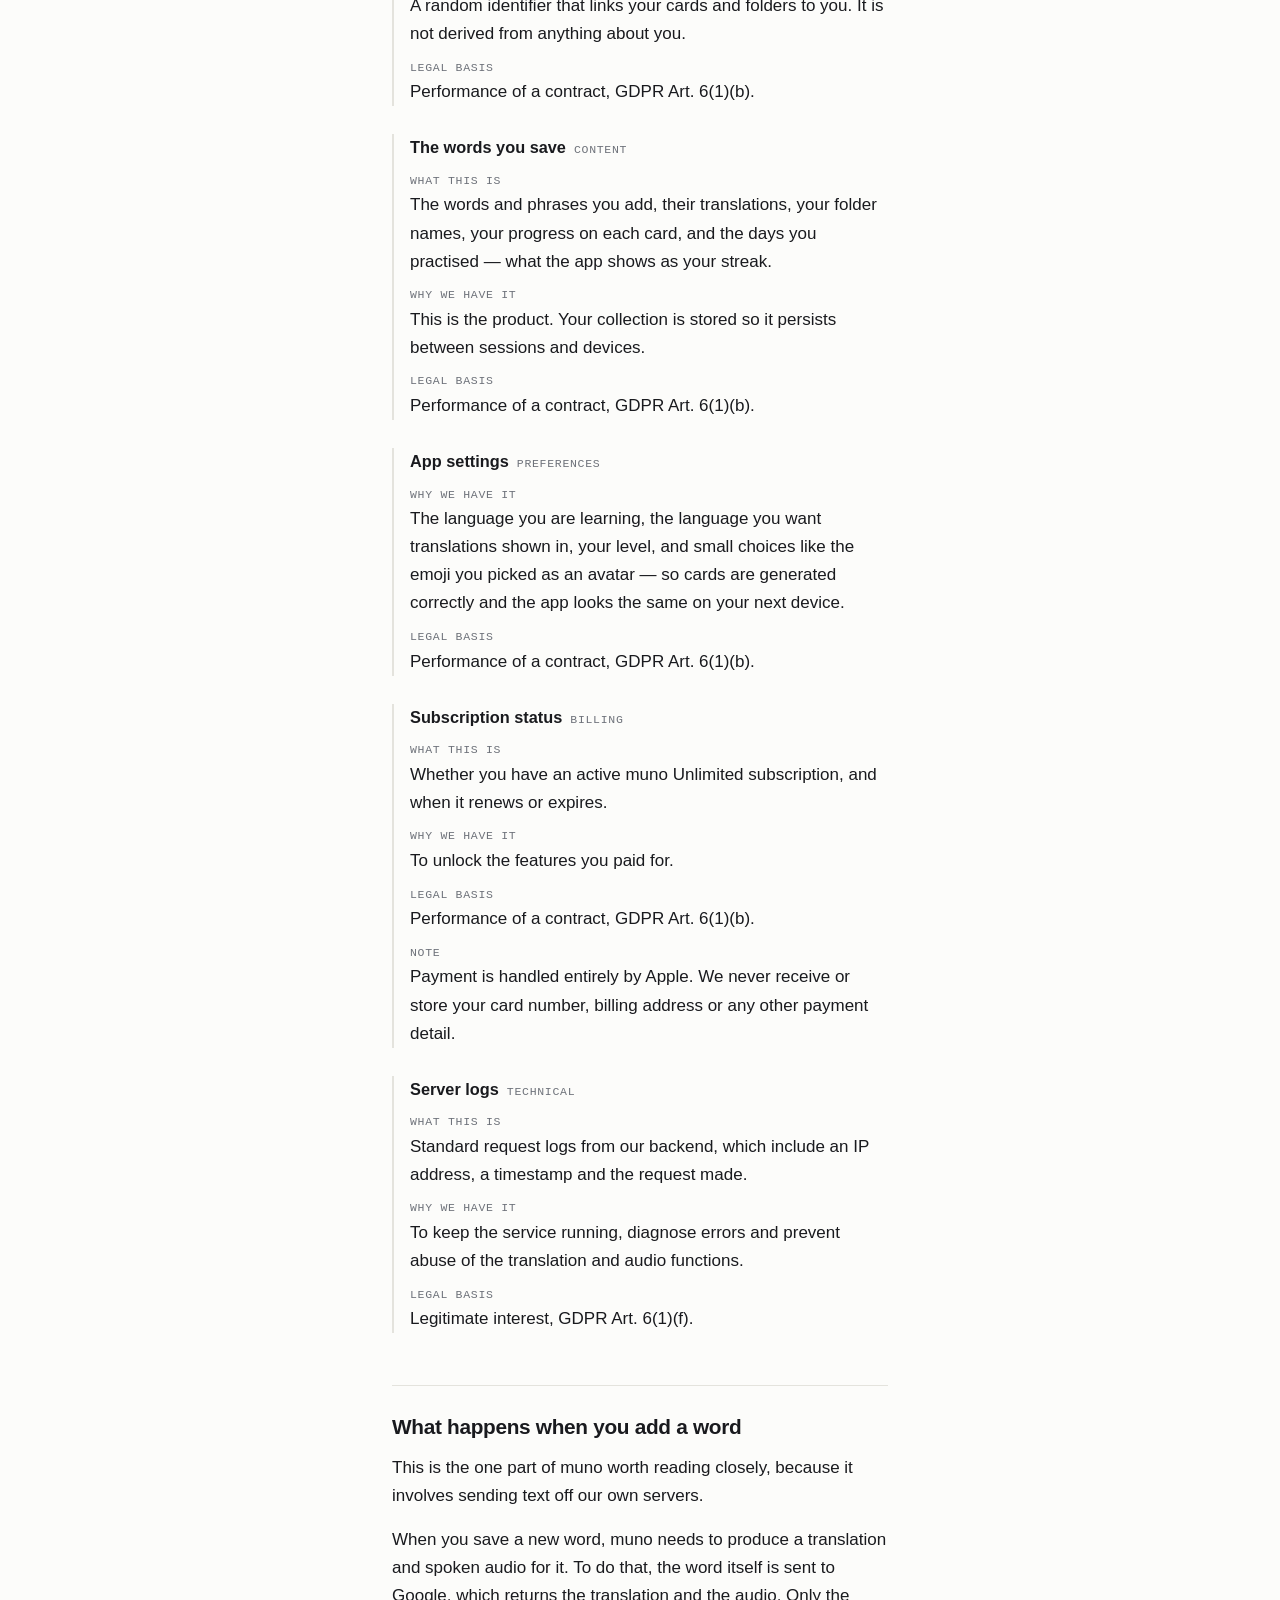
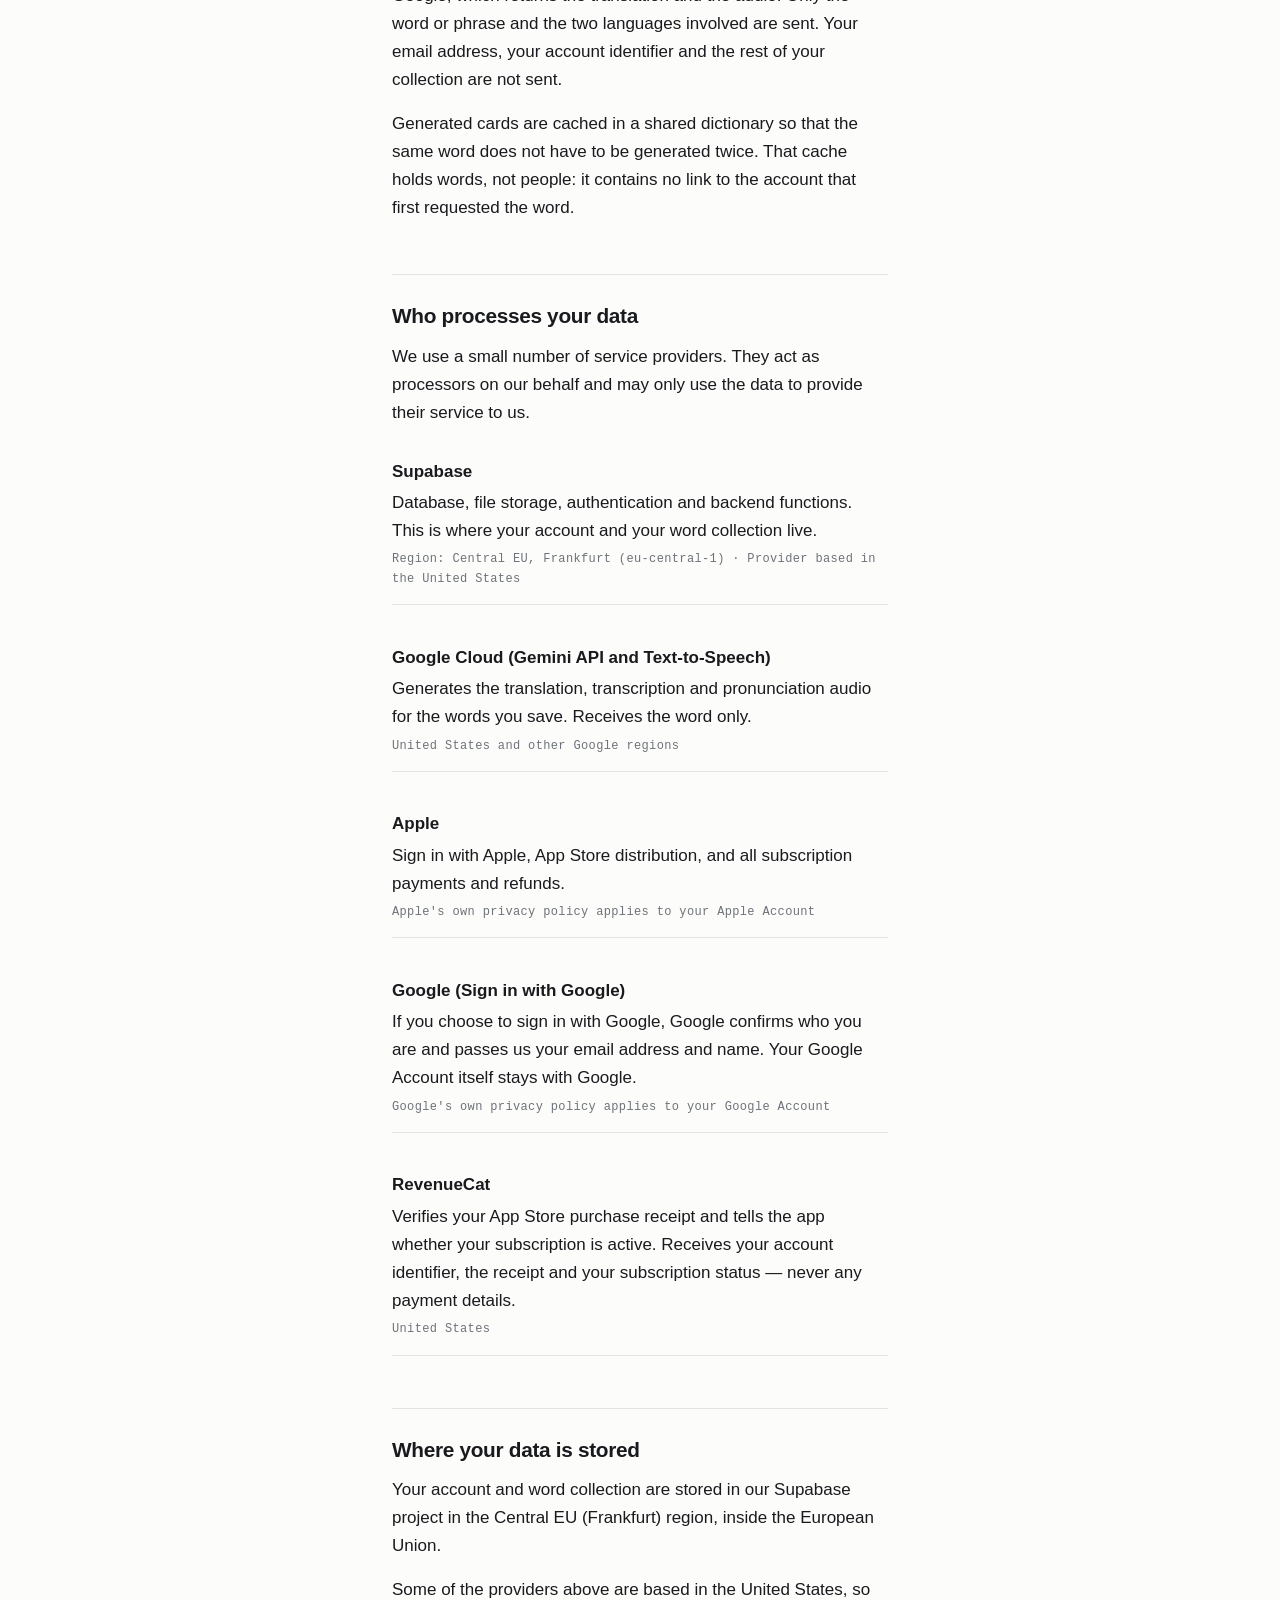
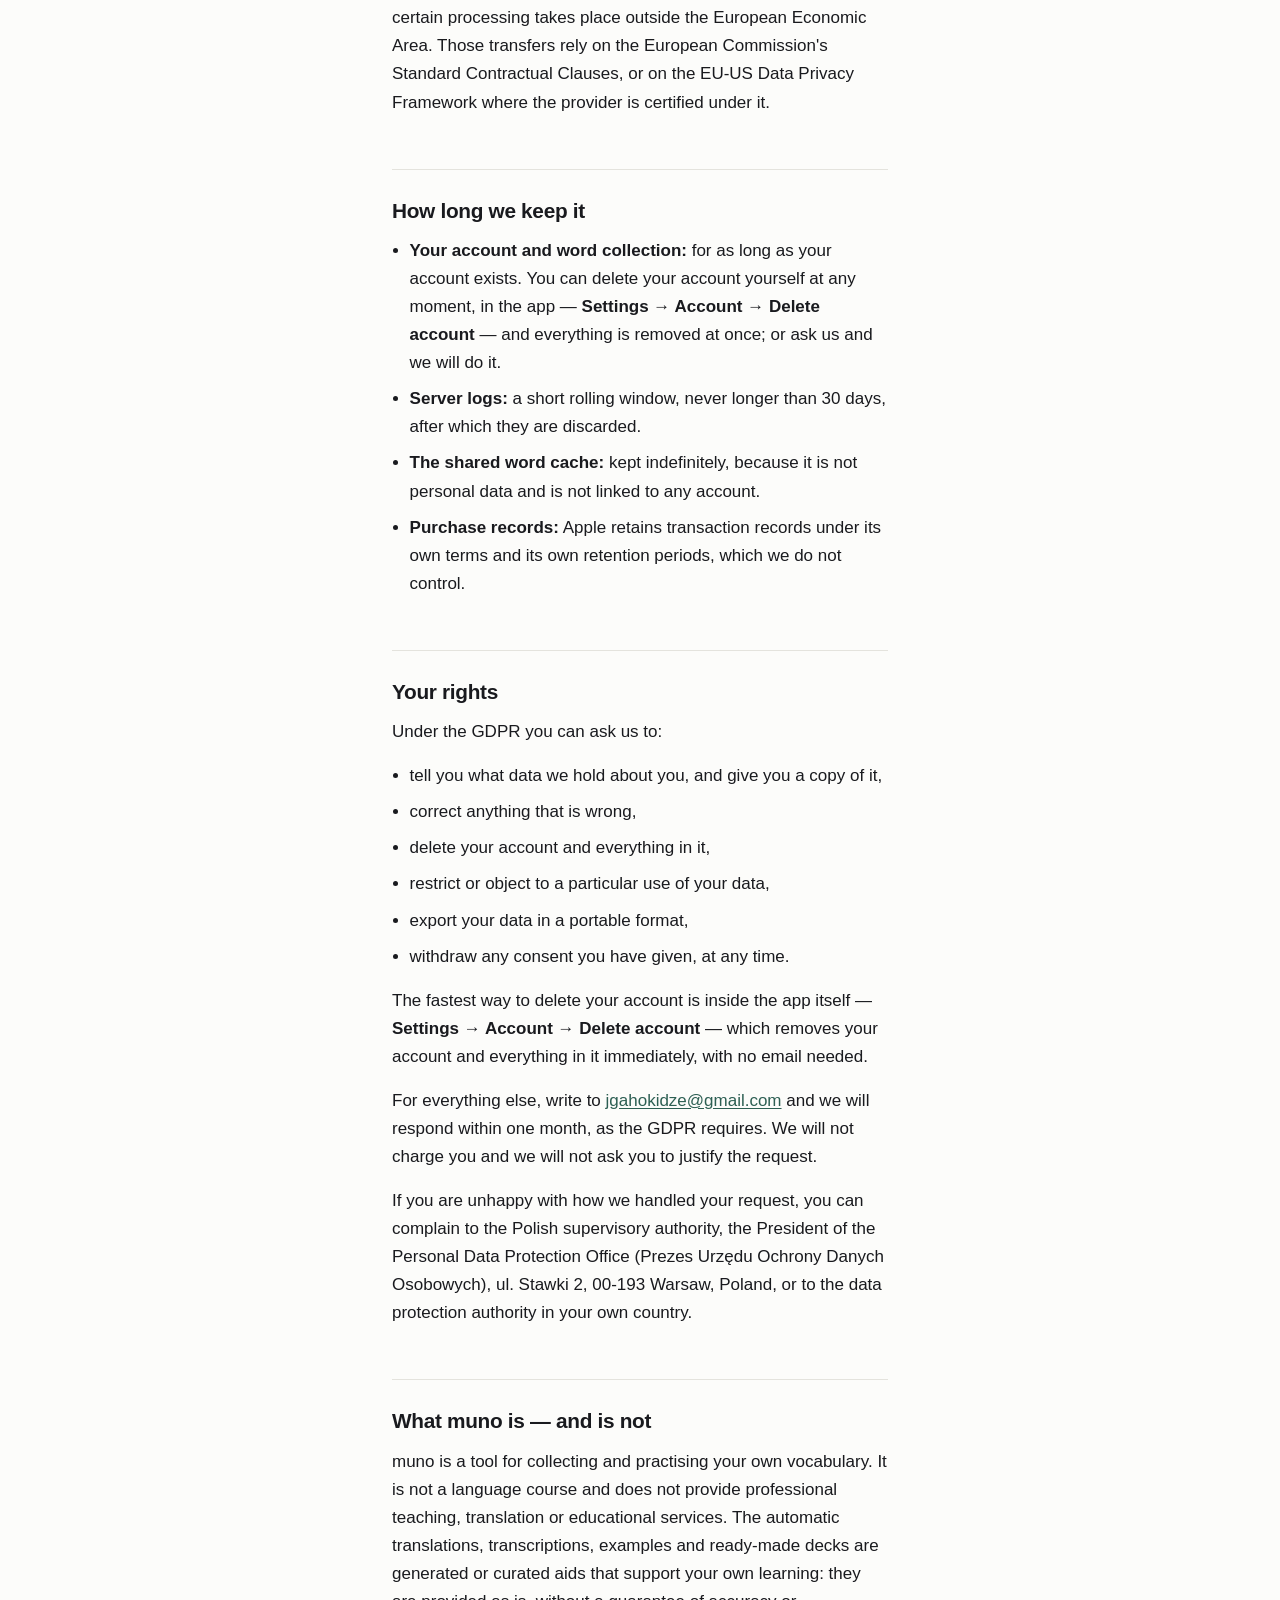
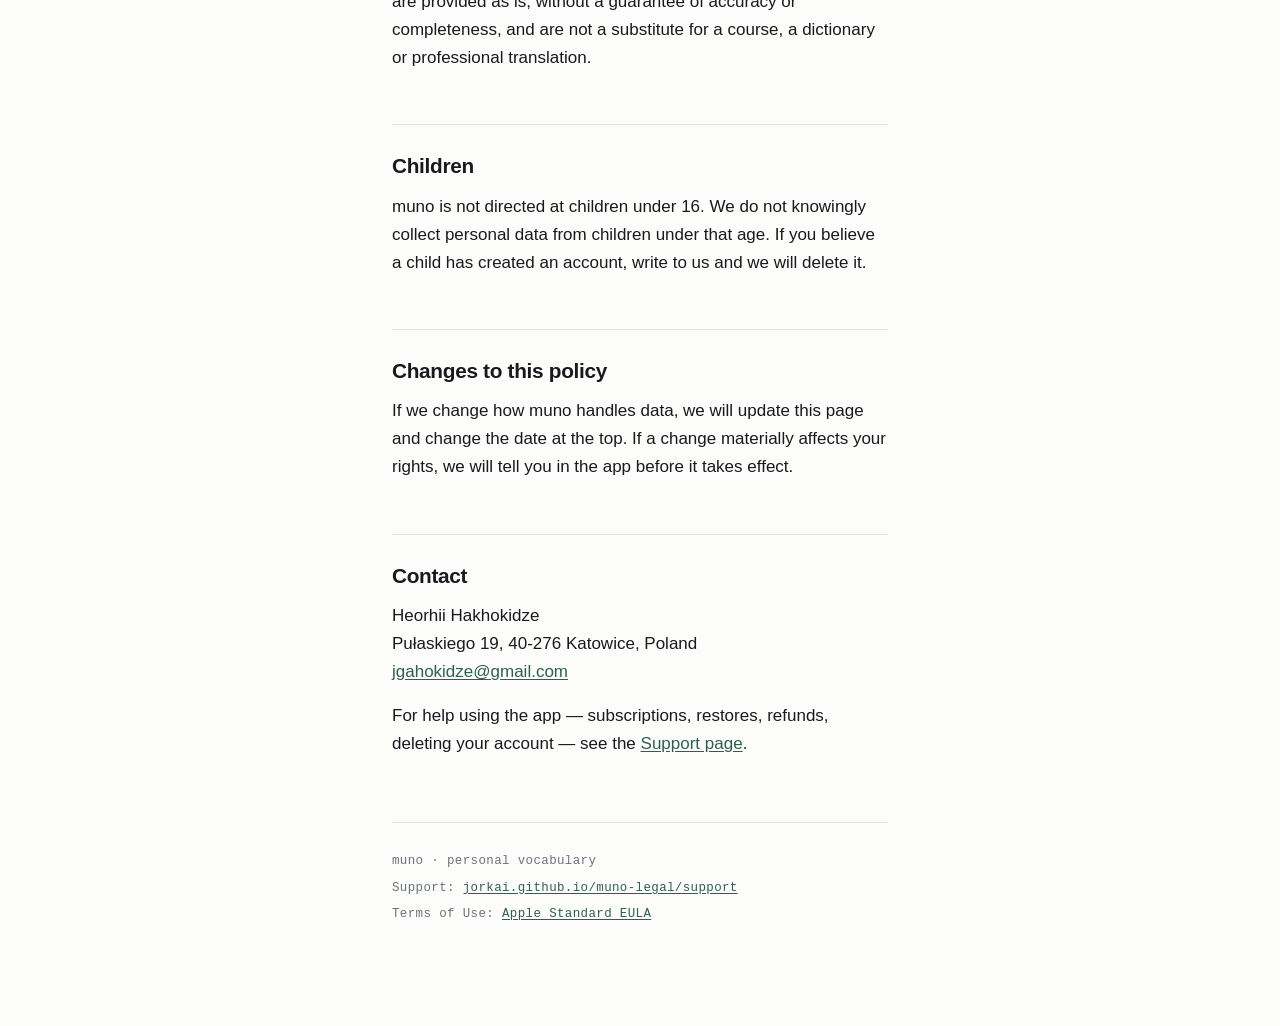
==== commit 346d6ea7: "The policy says out loud what muno is not: a vocabulary tool, not a language course - translations a" ====
--- a/index.html
+++ b/index.html
@@ -229,7 +229,7 @@
   <header class="mast">
     <p class="wordmark">muno</p>
     <h1>Privacy Policy</h1>
-    <p class="stamp">Last updated 21 August 2026</p>
+    <p class="stamp">Last updated 23 August 2026</p>
     <p class="lede">muno is a personal vocabulary app. You collect words, and muno turns them into cards with a translation, pronunciation and audio. This page explains what data that involves, who processes it, and what you can ask us to do with it.</p>
   </header>
 
@@ -401,6 +401,10 @@
 
   <p>If you are unhappy with how we handled your request, you can complain to the Polish supervisory authority, the President of the Personal Data Protection Office (Prezes Urzędu Ochrony Danych Osobowych), ul. Stawki 2, 00-193 Warsaw, Poland, or to the data protection authority in your own country.</p>
 
+  <h2>What muno is — and is not</h2>
+
+  <p>muno is a tool for collecting and practising your own vocabulary. It is not a language course and does not provide professional teaching, translation or educational services. The automatic translations, transcriptions, examples and ready-made decks are generated or curated aids that support your own learning: they are provided as is, without a guarantee of accuracy or completeness, and are not a substitute for a course, a dictionary or professional translation.</p>
+
   <h2>Children</h2>
 
   <p>muno is not directed at children under 16. We do not knowingly collect personal data from children under that age. If you believe a child has created an account, write to us and we will delete it.</p>
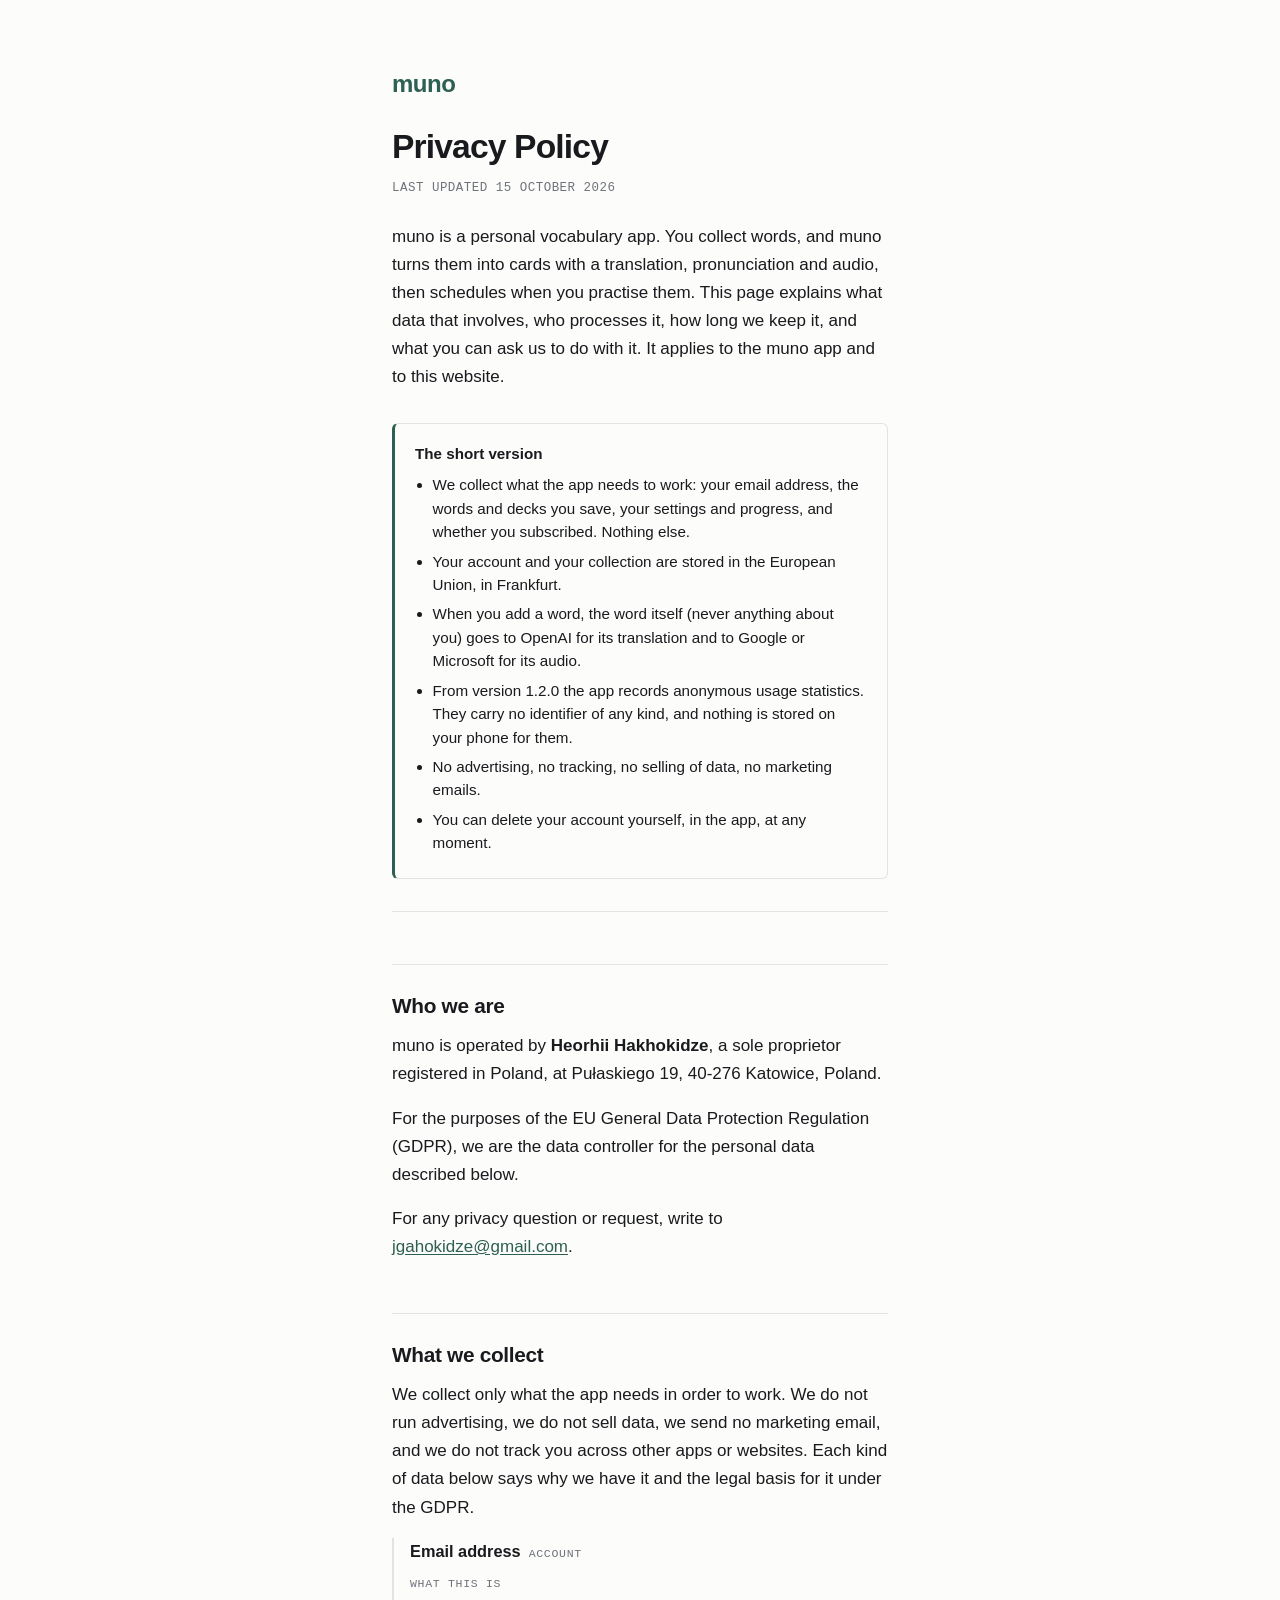
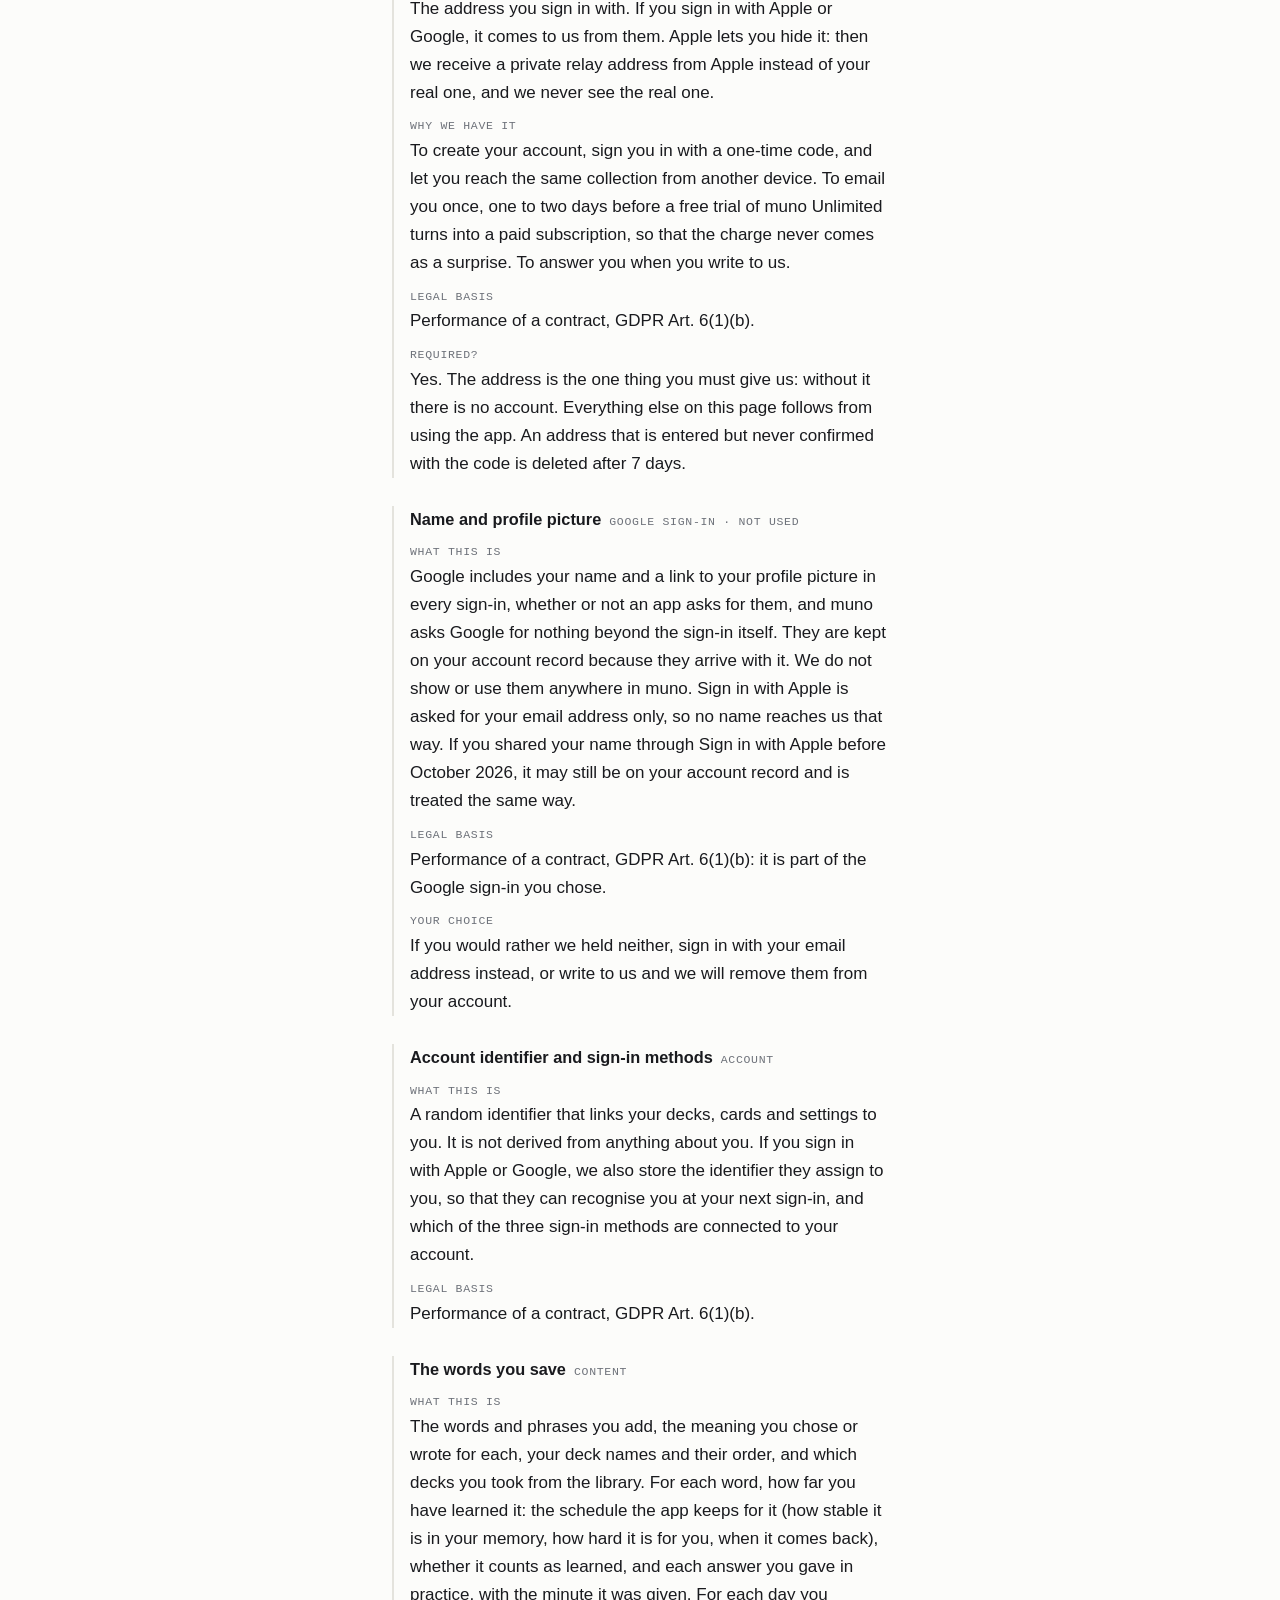
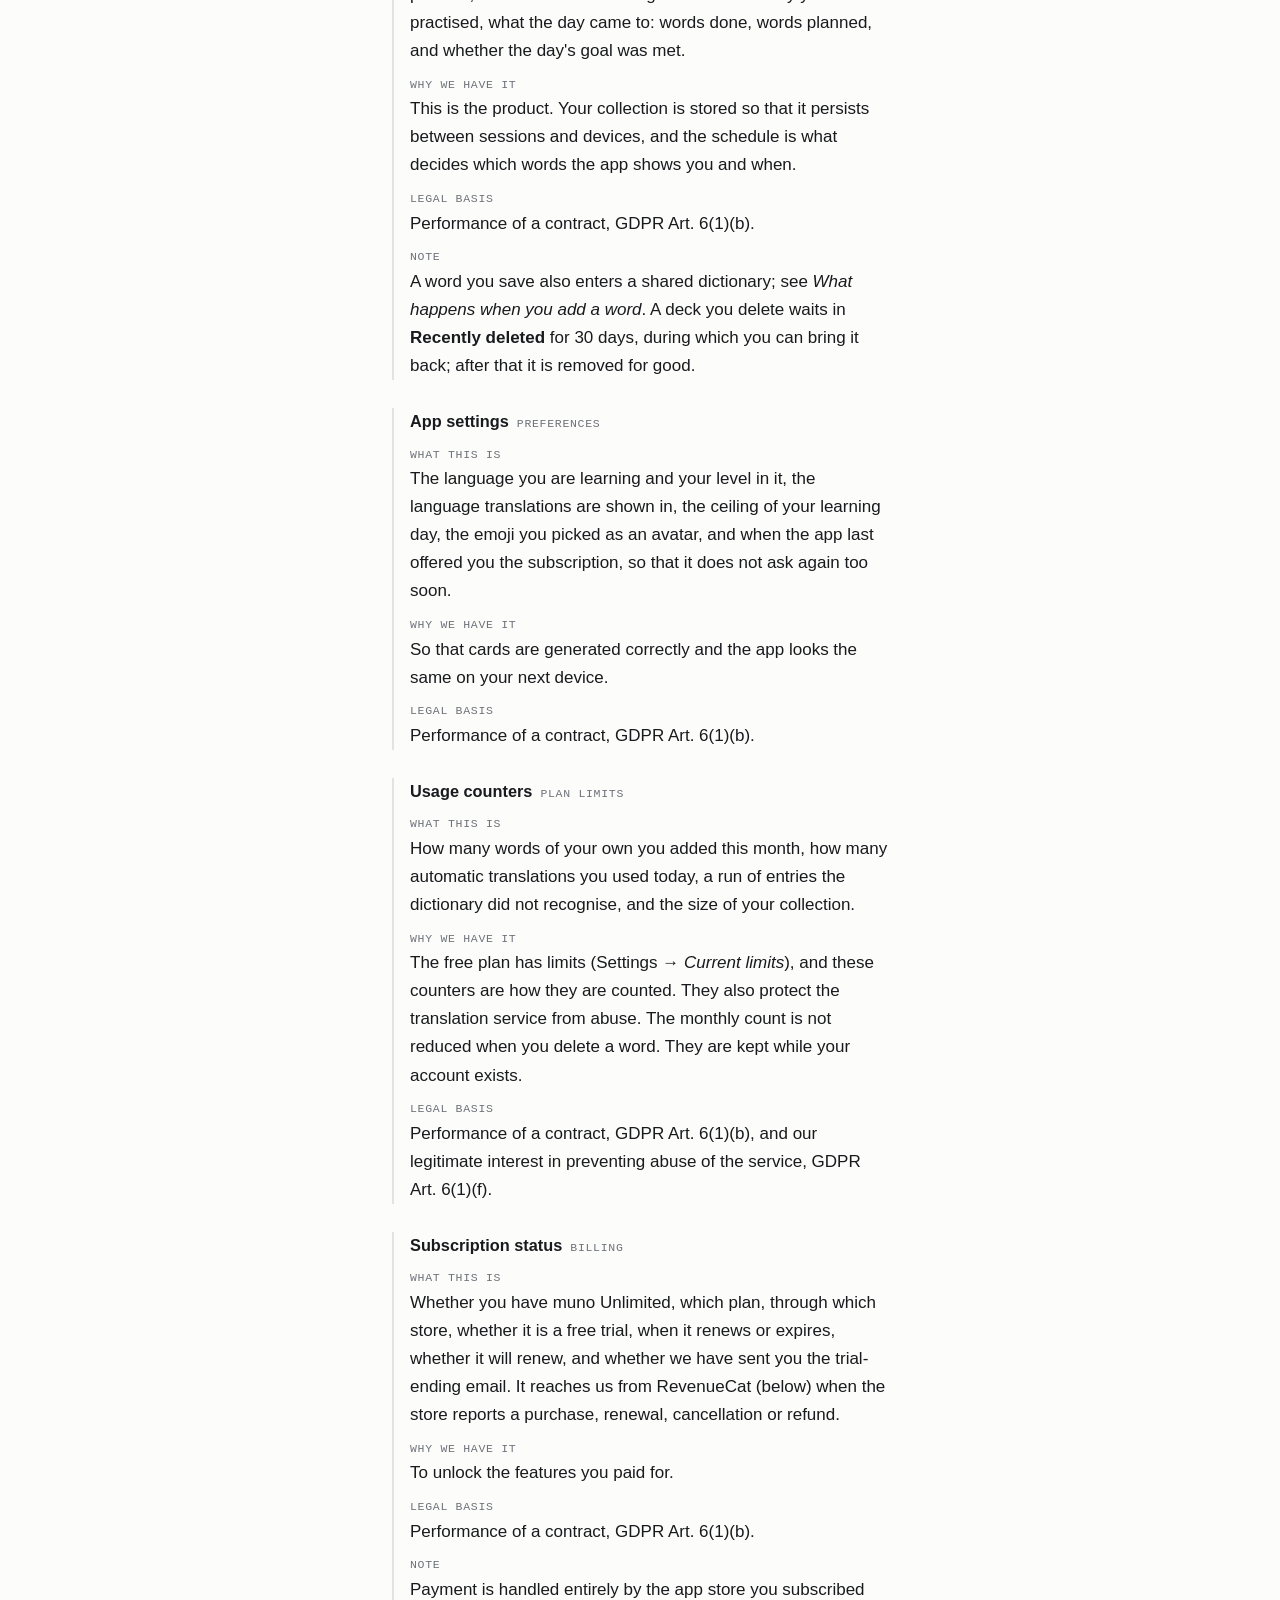
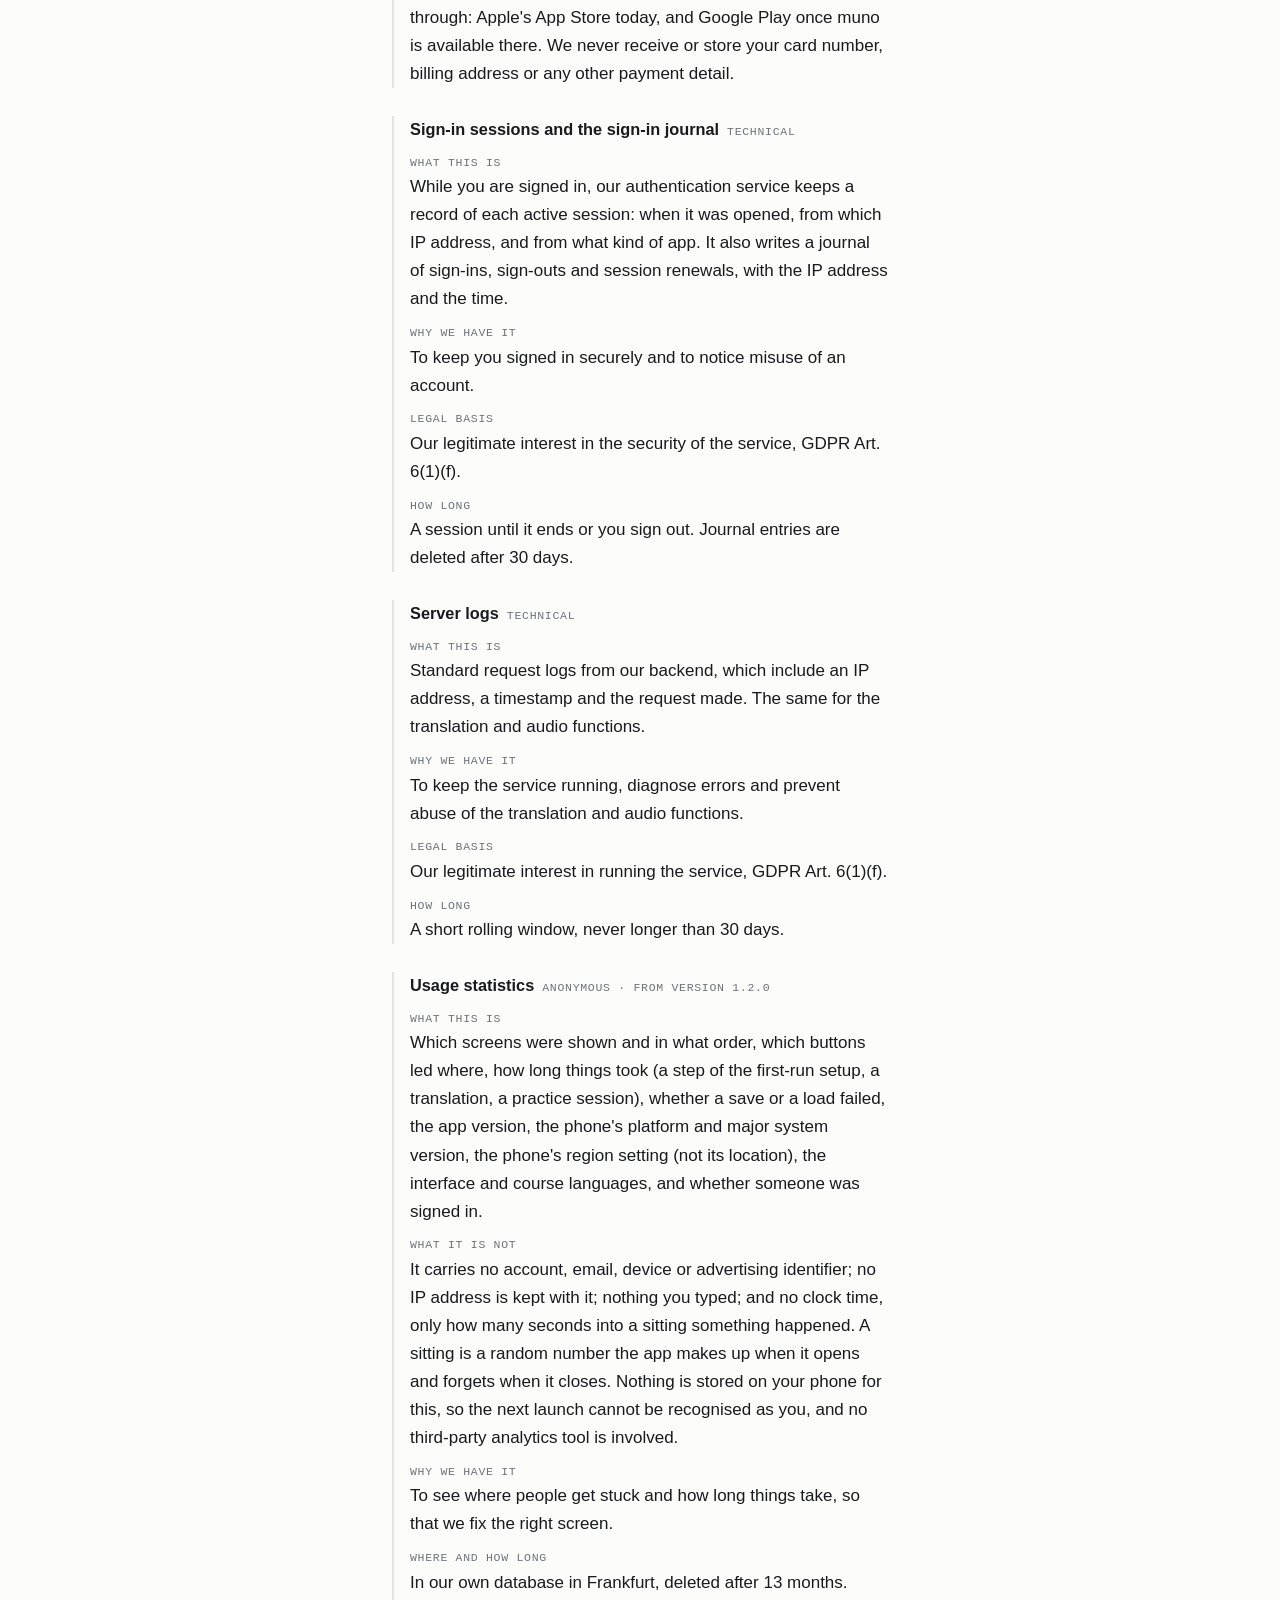
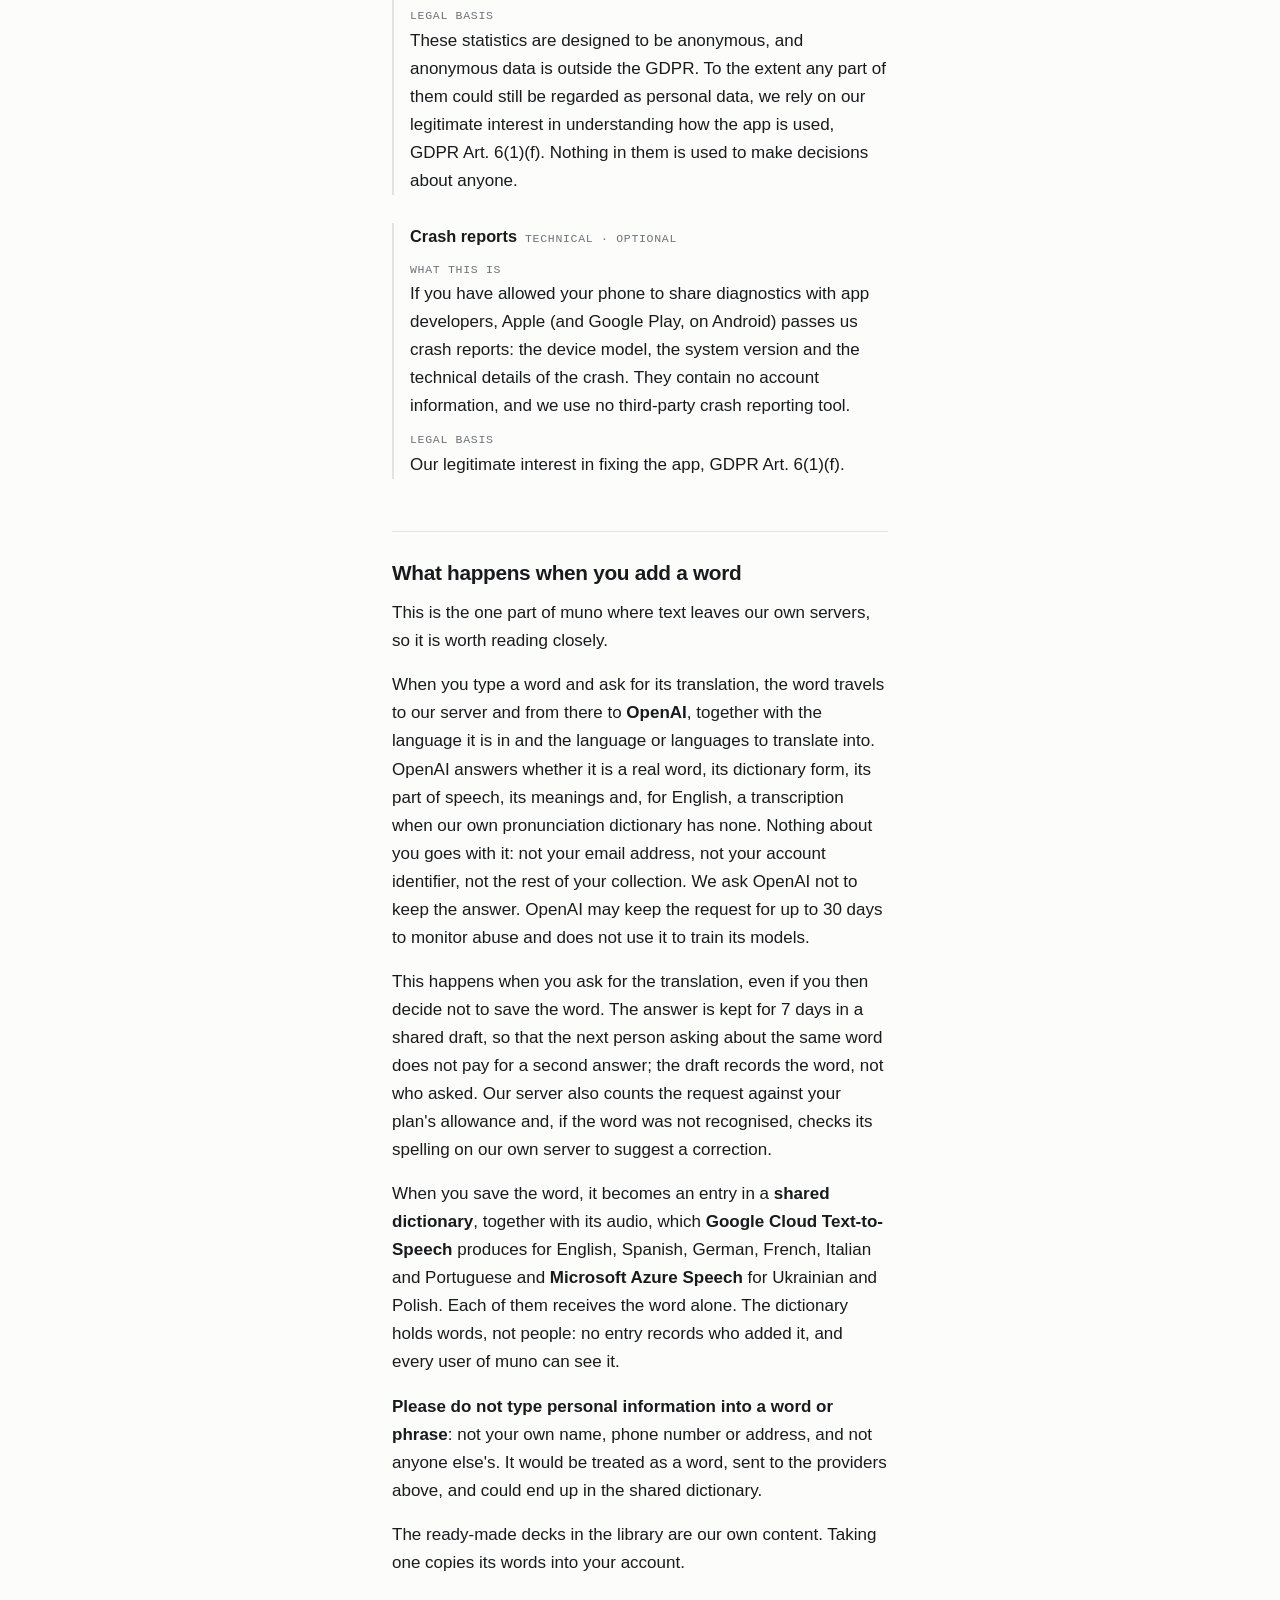
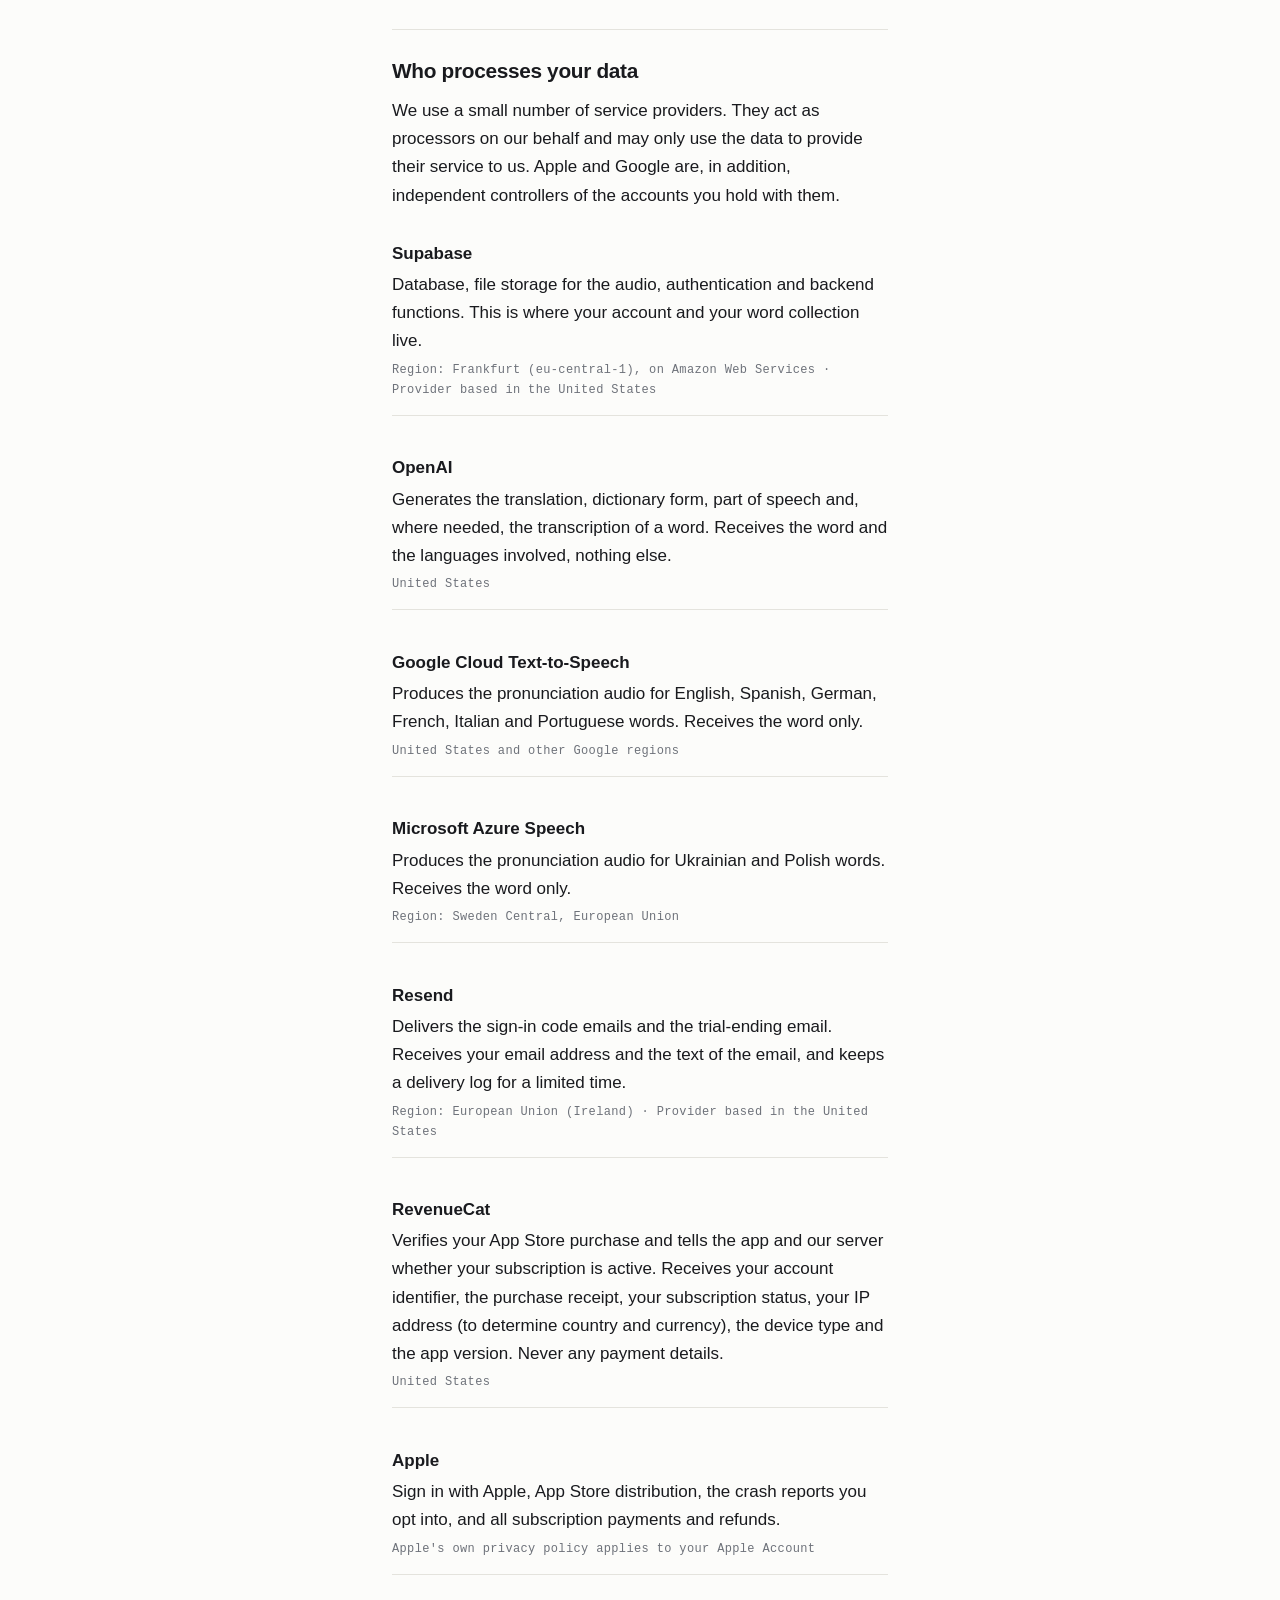
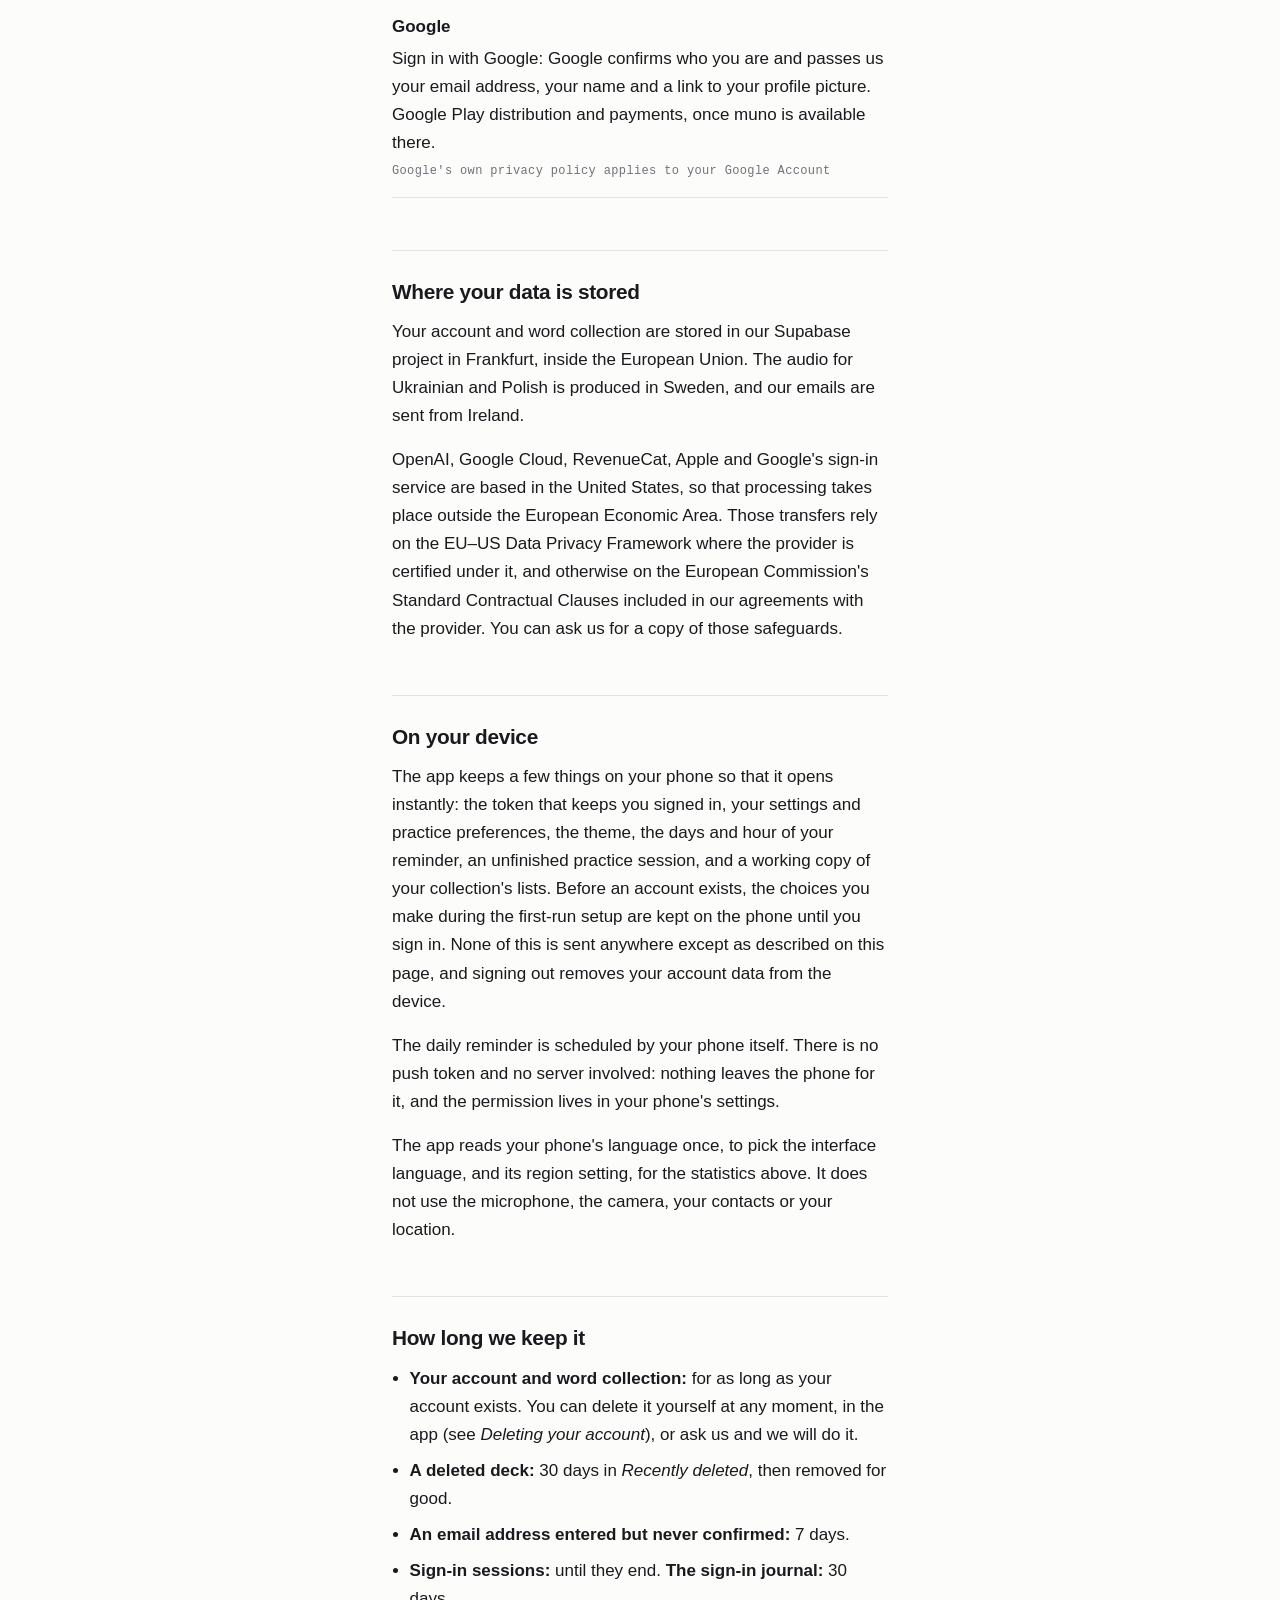
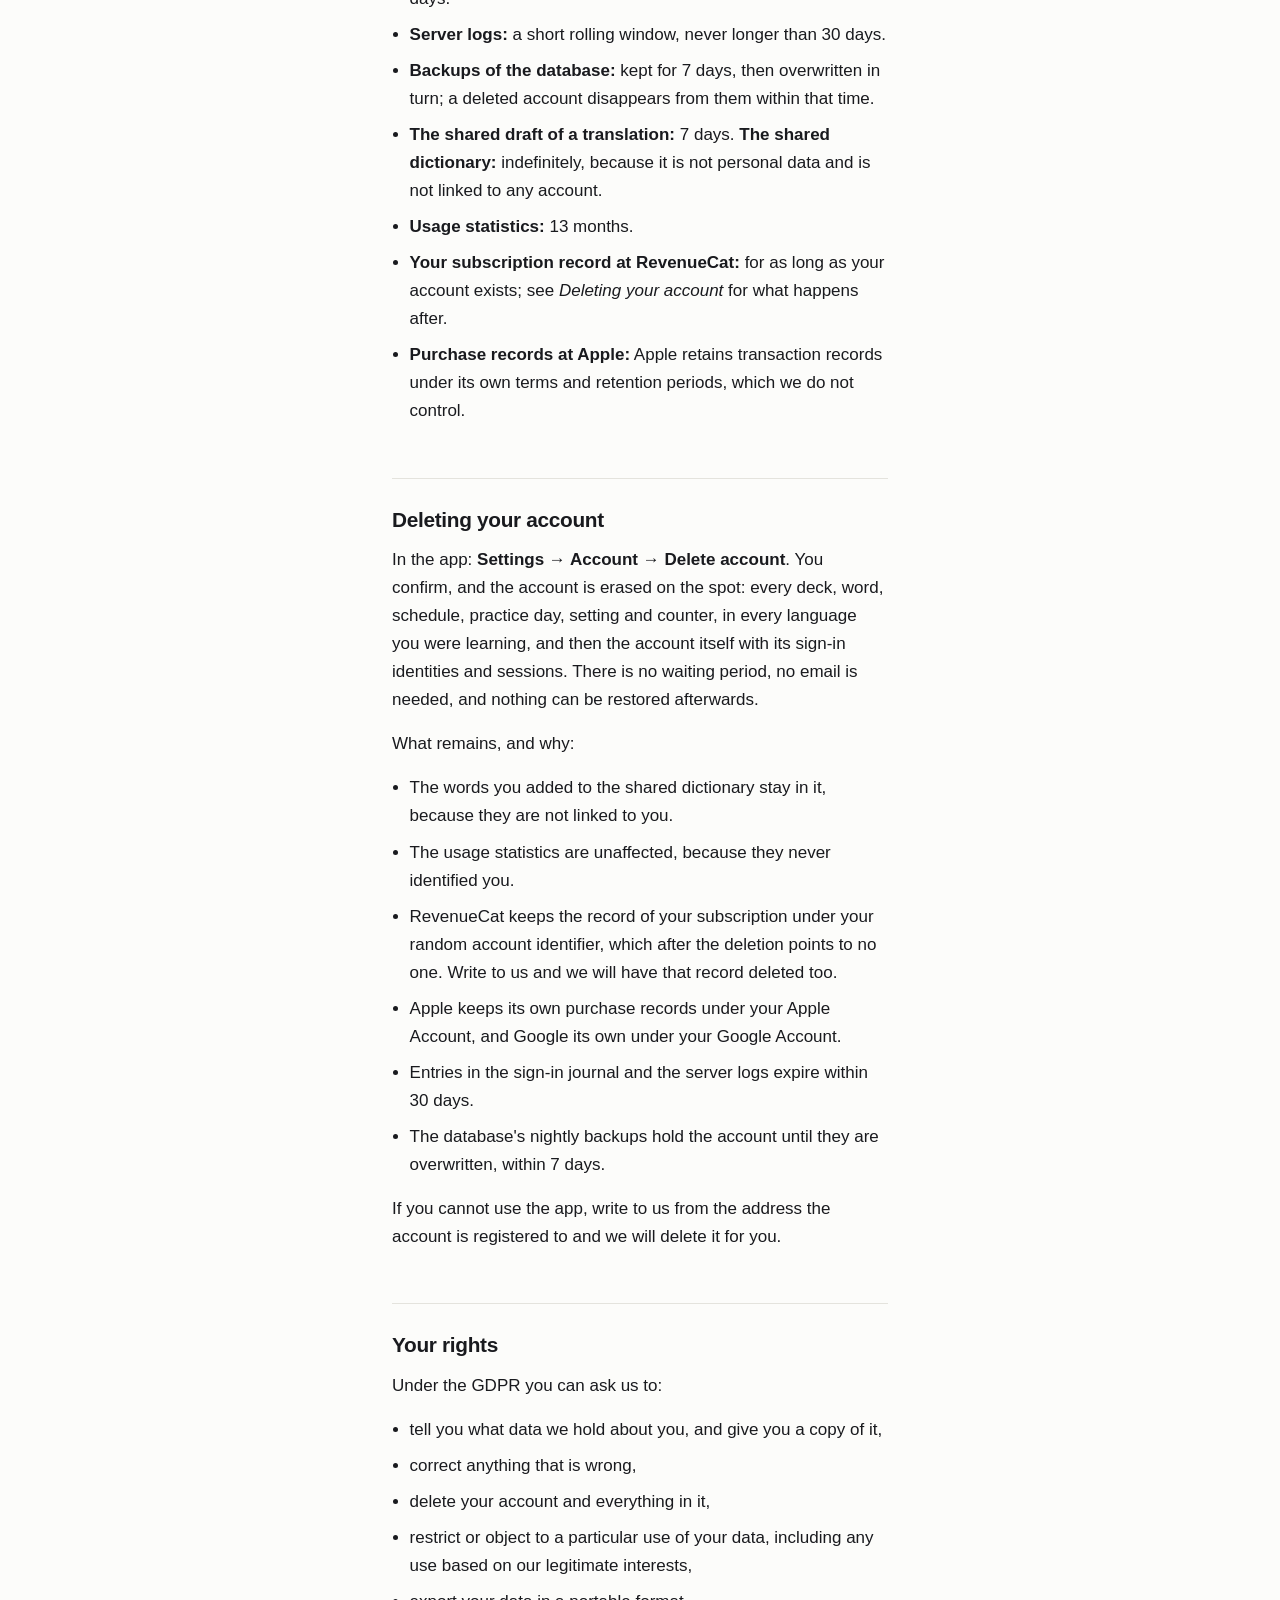
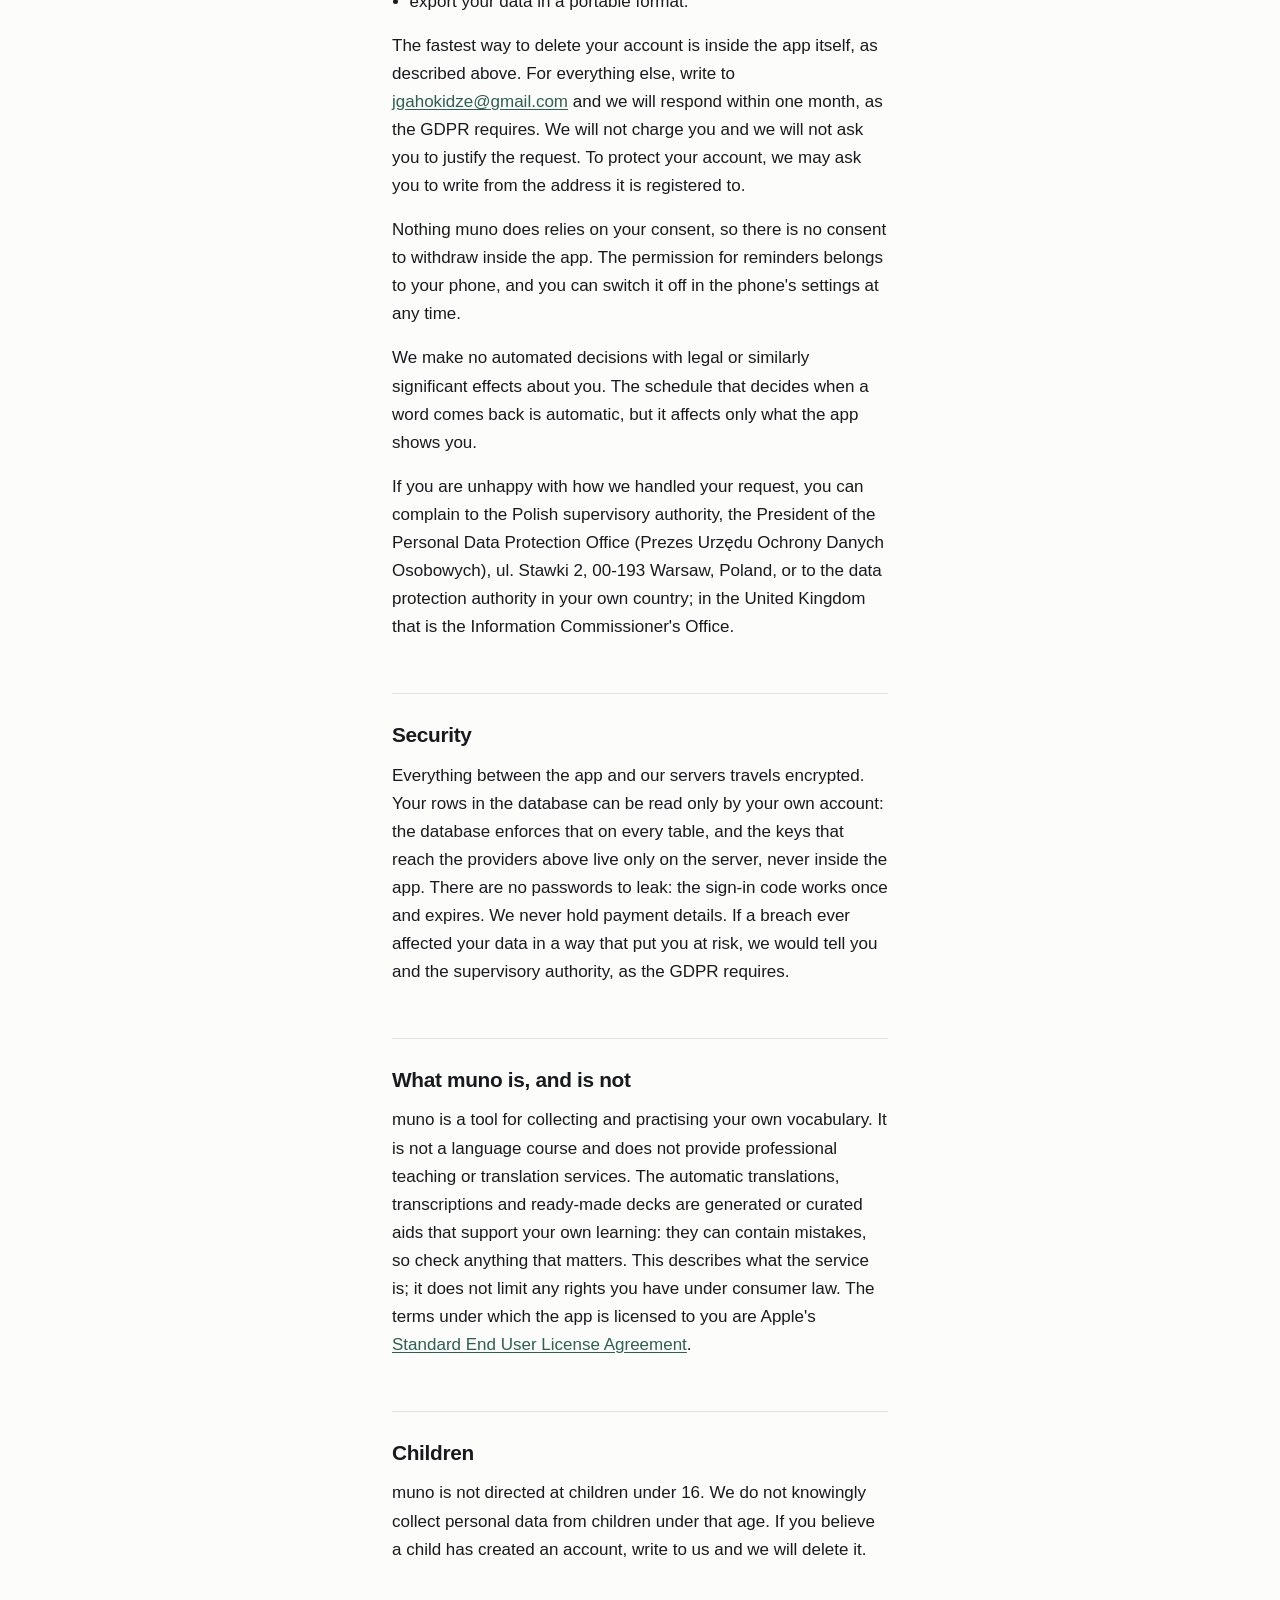
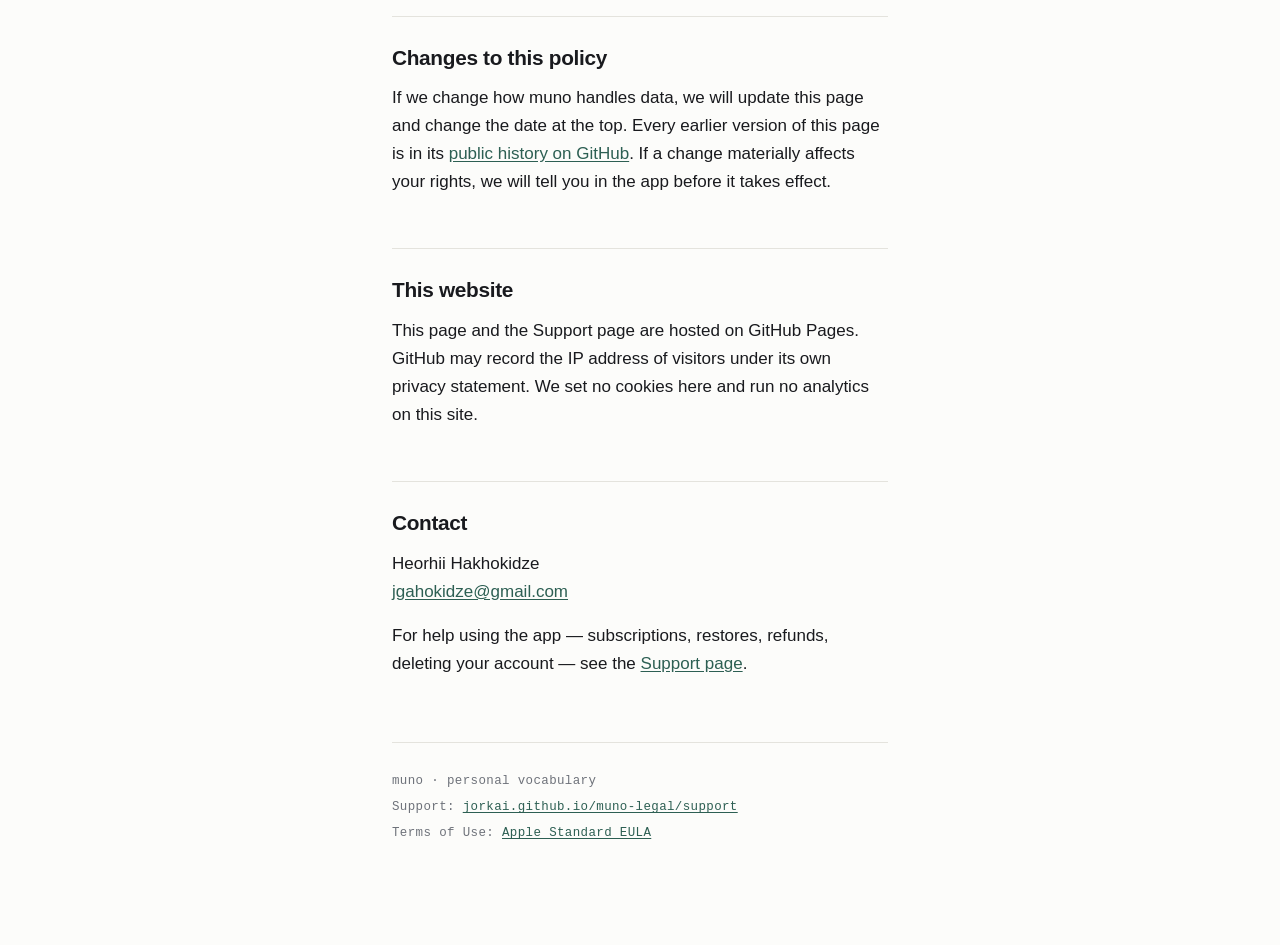
==== commit 1b64a884: "The policy catches up with 1.2.0 and goes live the day it is sent to review: the anonymous usage sta" ====
--- a/index.html
+++ b/index.html
@@ -4,7 +4,7 @@
 <meta charset="utf-8">
 <meta name="viewport" content="width=device-width, initial-scale=1">
 <title>Privacy Policy · muno</title>
-<meta name="description" content="How muno handles your data.">
+<meta name="description" content="How muno handles your data: what we collect, who processes it, how long we keep it, and what you can ask us to do.">
 <style>
   :root{
     --paper:#FCFCFA;
@@ -81,6 +81,21 @@
     color:var(--ink);
   }
 
+  /* ---- the short version ---- */
+
+  .summary{
+    margin:2rem 0 0;
+    padding:1.1rem 1.25rem;
+    border:1px solid var(--rule);
+    border-left:3px solid var(--accent);
+    border-radius:6px;
+    font-size:0.95rem;
+    line-height:1.55;
+  }
+  .summary p{margin:0 0 0.5rem;font-weight:650}
+  .summary ul{margin:0;padding-left:1.1rem}
+  .summary li{margin-bottom:0.35rem}
+
   /* ---- sections ---- */
 
   h2{
@@ -176,31 +191,6 @@
     margin:0.35rem 0 0;
   }
 
-  /* ---- fill-me flags ---- */
-
-  .flag{
-    display:inline;
-    background:var(--flag-bg);
-    color:var(--flag-ink);
-    font-family:var(--font-util);
-    font-size:0.85em;
-    padding:0.1em 0.4em;
-    border-radius:3px;
-  }
-
-  .note{
-    background:var(--flag-bg);
-    color:var(--flag-ink);
-    border-radius:6px;
-    padding:1rem 1.1rem;
-    margin:0 0 2rem;
-    font-size:0.92rem;
-    line-height:1.55;
-  }
-  .note p{margin:0 0 0.5rem}
-  .note p:last-child{margin:0}
-  .note strong{font-weight:700}
-
   footer{
     margin-top:4rem;
     padding-top:1.75rem;
@@ -229,13 +219,26 @@
   <header class="mast">
     <p class="wordmark">muno</p>
     <h1>Privacy Policy</h1>
-    <p class="stamp">Last updated 23 August 2026</p>
-    <p class="lede">muno is a personal vocabulary app. You collect words, and muno turns them into cards with a translation, pronunciation and audio. This page explains what data that involves, who processes it, and what you can ask us to do with it.</p>
+    <p class="stamp">Last updated 15 October 2026</p>
+    <p class="lede">muno is a personal vocabulary app. You collect words, and muno turns them into cards with a translation, pronunciation and audio, then schedules when you practise them. This page explains what data that involves, who processes it, how long we keep it, and what you can ask us to do with it. It applies to the muno app and to this website.</p>
+
+    <div class="summary">
+      <p>The short version</p>
+      <ul>
+        <li>We collect what the app needs to work: your email address, the words and decks you save, your settings and progress, and whether you subscribed. Nothing else.</li>
+        <li>Your account and your collection are stored in the European Union, in Frankfurt.</li>
+        <li>When you add a word, the word itself (never anything about you) goes to OpenAI for its translation and to Google or Microsoft for its audio.</li>
+        <li>From version 1.2.0 the app records anonymous usage statistics. They carry no identifier of any kind, and nothing is stored on your phone for them.</li>
+        <li>No advertising, no tracking, no selling of data, no marketing emails.</li>
+        <li>You can delete your account yourself, in the app, at any moment.</li>
+      </ul>
+    </div>
   </header>
 
   <h2>Who we are</h2>
 
   <p>muno is operated by <strong>Heorhii Hakhokidze</strong>, a sole proprietor registered in Poland, at Pułaskiego 19, 40-276 Katowice, Poland.</p>
+  <!-- Recommended: add the NIP (tax identification number) after the address, e.g. "NIP 000-000-00-00". -->
 
   <p>For the purposes of the EU General Data Protection Regulation (GDPR), we are the data controller for the personal data described below.</p>
 
@@ -243,59 +246,79 @@
 
   <h2>What we collect</h2>
 
-  <p>We collect only what the app needs in order to work. We do not run advertising, we do not sell data, and we do not track you across other apps or websites.</p>
+  <p>We collect only what the app needs in order to work. We do not run advertising, we do not sell data, we send no marketing email, and we do not track you across other apps or websites. Each kind of data below says why we have it and the legal basis for it under the GDPR.</p>
 
   <div class="entry">
     <p class="entry-head">Email address<span class="entry-tag">account</span></p>
     <dl>
-      <dt>Why we have it</dt>
-      <dd>To create your account, sign you in, and let you reach the same word collection from another device.</dd>
+      <dt>What this is</dt>
+      <dd>The address you sign in with. If you sign in with Apple or Google, it comes to us from them. Apple lets you hide it: then we receive a private relay address from Apple instead of your real one, and we never see the real one.</dd>
+      <dt>Why we have it</dt>
+      <dd>To create your account, sign you in with a one-time code, and let you reach the same collection from another device. To email you once, one to two days before a free trial of muno Unlimited turns into a paid subscription, so that the charge never comes as a surprise. To answer you when you write to us.</dd>
+      <dt>Legal basis</dt>
+      <dd>Performance of a contract, GDPR Art. 6(1)(b).</dd>
+      <dt>Required?</dt>
+      <dd>Yes. The address is the one thing you must give us: without it there is no account. Everything else on this page follows from using the app. An address that is entered but never confirmed with the code is deleted after 7 days.</dd>
+    </dl>
+  </div>
+
+  <div class="entry">
+    <p class="entry-head">Name and profile picture<span class="entry-tag">Google sign-in · not used</span></p>
+    <dl>
+      <dt>What this is</dt>
+      <dd>Google includes your name and a link to your profile picture in every sign-in, whether or not an app asks for them, and muno asks Google for nothing beyond the sign-in itself. They are kept on your account record because they arrive with it. We do not show or use them anywhere in muno. Sign in with Apple is asked for your email address only, so no name reaches us that way. If you shared your name through Sign in with Apple before October 2026, it may still be on your account record and is treated the same way.</dd>
+      <dt>Legal basis</dt>
+      <dd>Performance of a contract, GDPR Art. 6(1)(b): it is part of the Google sign-in you chose.</dd>
+      <dt>Your choice</dt>
+      <dd>If you would rather we held neither, sign in with your email address instead, or write to us and we will remove them from your account.</dd>
+    </dl>
+  </div>
+
+  <div class="entry">
+    <p class="entry-head">Account identifier and sign-in methods<span class="entry-tag">account</span></p>
+    <dl>
+      <dt>What this is</dt>
+      <dd>A random identifier that links your decks, cards and settings to you. It is not derived from anything about you. If you sign in with Apple or Google, we also store the identifier they assign to you, so that they can recognise you at your next sign-in, and which of the three sign-in methods are connected to your account.</dd>
+      <dt>Legal basis</dt>
+      <dd>Performance of a contract, GDPR Art. 6(1)(b).</dd>
+    </dl>
+  </div>
+
+  <div class="entry">
+    <p class="entry-head">The words you save<span class="entry-tag">content</span></p>
+    <dl>
+      <dt>What this is</dt>
+      <dd>The words and phrases you add, the meaning you chose or wrote for each, your deck names and their order, and which decks you took from the library. For each word, how far you have learned it: the schedule the app keeps for it (how stable it is in your memory, how hard it is for you, when it comes back), whether it counts as learned, and each answer you gave in practice, with the minute it was given. For each day you practised, what the day came to: words done, words planned, and whether the day's goal was met.</dd>
+      <dt>Why we have it</dt>
+      <dd>This is the product. Your collection is stored so that it persists between sessions and devices, and the schedule is what decides which words the app shows you and when.</dd>
       <dt>Legal basis</dt>
       <dd>Performance of a contract, GDPR Art. 6(1)(b).</dd>
       <dt>Note</dt>
-      <dd>If you sign in with Apple or Google, your address comes to us from them. Apple lets you hide it: then we receive an anonymised Apple relay address instead of your real one, and we never see the real one.</dd>
-    </dl>
-  </div>
-
-  <div class="entry">
-    <p class="entry-head">Name<span class="entry-tag">account · optional</span></p>
-    <dl>
-      <dt>What this is</dt>
-      <dd>If you sign in with Apple or Google and share your name, it is stored on your account profile; Google may also include a link to your profile picture. The app works exactly the same without either.</dd>
+      <dd>A word you save also enters a shared dictionary; see <em>What happens when you add a word</em>. A deck you delete waits in <strong>Recently deleted</strong> for 30 days, during which you can bring it back; after that it is removed for good.</dd>
+    </dl>
+  </div>
+
+  <div class="entry">
+    <p class="entry-head">App settings<span class="entry-tag">preferences</span></p>
+    <dl>
+      <dt>What this is</dt>
+      <dd>The language you are learning and your level in it, the language translations are shown in, the ceiling of your learning day, the emoji you picked as an avatar, and when the app last offered you the subscription, so that it does not ask again too soon.</dd>
+      <dt>Why we have it</dt>
+      <dd>So that cards are generated correctly and the app looks the same on your next device.</dd>
       <dt>Legal basis</dt>
       <dd>Performance of a contract, GDPR Art. 6(1)(b).</dd>
     </dl>
   </div>
 
   <div class="entry">
-    <p class="entry-head">Account identifier<span class="entry-tag">account</span></p>
-    <dl>
-      <dt>Why we have it</dt>
-      <dd>A random identifier that links your cards and folders to you. It is not derived from anything about you.</dd>
-      <dt>Legal basis</dt>
-      <dd>Performance of a contract, GDPR Art. 6(1)(b).</dd>
-    </dl>
-  </div>
-
-  <div class="entry">
-    <p class="entry-head">The words you save<span class="entry-tag">content</span></p>
-    <dl>
-      <dt>What this is</dt>
-      <dd>The words and phrases you add, their translations, your folder names, your progress on each card, and the days you practised — what the app shows as your streak.</dd>
-      <dt>Why we have it</dt>
-      <dd>This is the product. Your collection is stored so it persists between sessions and devices.</dd>
-      <dt>Legal basis</dt>
-      <dd>Performance of a contract, GDPR Art. 6(1)(b).</dd>
-    </dl>
-  </div>
-
-  <div class="entry">
-    <p class="entry-head">App settings<span class="entry-tag">preferences</span></p>
-    <dl>
-      <dt>Why we have it</dt>
-      <dd>The language you are learning, the language you want translations shown in, your level, and small choices like the emoji you picked as an avatar — so cards are generated correctly and the app looks the same on your next device.</dd>
-      <dt>Legal basis</dt>
-      <dd>Performance of a contract, GDPR Art. 6(1)(b).</dd>
+    <p class="entry-head">Usage counters<span class="entry-tag">plan limits</span></p>
+    <dl>
+      <dt>What this is</dt>
+      <dd>How many words of your own you added this month, how many automatic translations you used today, a run of entries the dictionary did not recognise, and the size of your collection.</dd>
+      <dt>Why we have it</dt>
+      <dd>The free plan has limits (Settings → <em>Current limits</em>), and these counters are how they are counted. They also protect the translation service from abuse. The monthly count is not reduced when you delete a word. They are kept while your account exists.</dd>
+      <dt>Legal basis</dt>
+      <dd>Performance of a contract, GDPR Art. 6(1)(b), and our legitimate interest in preventing abuse of the service, GDPR Art. 6(1)(f).</dd>
     </dl>
   </div>
 
@@ -303,13 +326,27 @@
     <p class="entry-head">Subscription status<span class="entry-tag">billing</span></p>
     <dl>
       <dt>What this is</dt>
-      <dd>Whether you have an active muno Unlimited subscription, and when it renews or expires.</dd>
+      <dd>Whether you have muno Unlimited, which plan, through which store, whether it is a free trial, when it renews or expires, whether it will renew, and whether we have sent you the trial-ending email. It reaches us from RevenueCat (below) when the store reports a purchase, renewal, cancellation or refund.</dd>
       <dt>Why we have it</dt>
       <dd>To unlock the features you paid for.</dd>
       <dt>Legal basis</dt>
       <dd>Performance of a contract, GDPR Art. 6(1)(b).</dd>
       <dt>Note</dt>
-      <dd>Payment is handled entirely by Apple. We never receive or store your card number, billing address or any other payment detail.</dd>
+      <dd>Payment is handled entirely by the app store you subscribed through: Apple's App Store today, and Google Play once muno is available there. We never receive or store your card number, billing address or any other payment detail.</dd>
+    </dl>
+  </div>
+
+  <div class="entry">
+    <p class="entry-head">Sign-in sessions and the sign-in journal<span class="entry-tag">technical</span></p>
+    <dl>
+      <dt>What this is</dt>
+      <dd>While you are signed in, our authentication service keeps a record of each active session: when it was opened, from which IP address, and from what kind of app. It also writes a journal of sign-ins, sign-outs and session renewals, with the IP address and the time.</dd>
+      <dt>Why we have it</dt>
+      <dd>To keep you signed in securely and to notice misuse of an account.</dd>
+      <dt>Legal basis</dt>
+      <dd>Our legitimate interest in the security of the service, GDPR Art. 6(1)(f).</dd>
+      <dt>How long</dt>
+      <dd>A session until it ends or you sign out. Journal entries are deleted after 30 days.</dd>
     </dl>
   </div>
 
@@ -317,70 +354,153 @@
     <p class="entry-head">Server logs<span class="entry-tag">technical</span></p>
     <dl>
       <dt>What this is</dt>
-      <dd>Standard request logs from our backend, which include an IP address, a timestamp and the request made.</dd>
+      <dd>Standard request logs from our backend, which include an IP address, a timestamp and the request made. The same for the translation and audio functions.</dd>
       <dt>Why we have it</dt>
       <dd>To keep the service running, diagnose errors and prevent abuse of the translation and audio functions.</dd>
       <dt>Legal basis</dt>
-      <dd>Legitimate interest, GDPR Art. 6(1)(f).</dd>
+      <dd>Our legitimate interest in running the service, GDPR Art. 6(1)(f).</dd>
+      <dt>How long</dt>
+      <dd>A short rolling window, never longer than 30 days.</dd>
+    </dl>
+  </div>
+
+  <div class="entry">
+    <p class="entry-head">Usage statistics<span class="entry-tag">anonymous · from version 1.2.0</span></p>
+    <dl>
+      <dt>What this is</dt>
+      <dd>Which screens were shown and in what order, which buttons led where, how long things took (a step of the first-run setup, a translation, a practice session), whether a save or a load failed, the app version, the phone's platform and major system version, the phone's region setting (not its location), the interface and course languages, and whether someone was signed in.</dd>
+      <dt>What it is not</dt>
+      <dd>It carries no account, email, device or advertising identifier; no IP address is kept with it; nothing you typed; and no clock time, only how many seconds into a sitting something happened. A sitting is a random number the app makes up when it opens and forgets when it closes. Nothing is stored on your phone for this, so the next launch cannot be recognised as you, and no third-party analytics tool is involved.</dd>
+      <dt>Why we have it</dt>
+      <dd>To see where people get stuck and how long things take, so that we fix the right screen.</dd>
+      <dt>Where and how long</dt>
+      <dd>In our own database in Frankfurt, deleted after 13 months.</dd>
+      <dt>Legal basis</dt>
+      <dd>These statistics are designed to be anonymous, and anonymous data is outside the GDPR. To the extent any part of them could still be regarded as personal data, we rely on our legitimate interest in understanding how the app is used, GDPR Art. 6(1)(f). Nothing in them is used to make decisions about anyone.</dd>
+    </dl>
+  </div>
+
+  <div class="entry">
+    <p class="entry-head">Crash reports<span class="entry-tag">technical · optional</span></p>
+    <dl>
+      <dt>What this is</dt>
+      <dd>If you have allowed your phone to share diagnostics with app developers, Apple (and Google Play, on Android) passes us crash reports: the device model, the system version and the technical details of the crash. They contain no account information, and we use no third-party crash reporting tool.</dd>
+      <dt>Legal basis</dt>
+      <dd>Our legitimate interest in fixing the app, GDPR Art. 6(1)(f).</dd>
     </dl>
   </div>
 
   <h2>What happens when you add a word</h2>
 
-  <p>This is the one part of muno worth reading closely, because it involves sending text off our own servers.</p>
-
-  <p>When you save a new word, muno needs to produce a translation and spoken audio for it. To do that, the word itself is sent to Google, which returns the translation and the audio. Only the word or phrase and the two languages involved are sent. Your email address, your account identifier and the rest of your collection are not sent.</p>
-
-  <p>Generated cards are cached in a shared dictionary so that the same word does not have to be generated twice. That cache holds words, not people: it contains no link to the account that first requested the word.</p>
+  <p>This is the one part of muno where text leaves our own servers, so it is worth reading closely.</p>
+
+  <p>When you type a word and ask for its translation, the word travels to our server and from there to <strong>OpenAI</strong>, together with the language it is in and the language or languages to translate into. OpenAI answers whether it is a real word, its dictionary form, its part of speech, its meanings and, for English, a transcription when our own pronunciation dictionary has none. Nothing about you goes with it: not your email address, not your account identifier, not the rest of your collection. We ask OpenAI not to keep the answer. OpenAI may keep the request for up to 30 days to monitor abuse and does not use it to train its models.</p>
+
+  <p>This happens when you ask for the translation, even if you then decide not to save the word. The answer is kept for 7 days in a shared draft, so that the next person asking about the same word does not pay for a second answer; the draft records the word, not who asked. Our server also counts the request against your plan's allowance and, if the word was not recognised, checks its spelling on our own server to suggest a correction.</p>
+
+  <p>When you save the word, it becomes an entry in a <strong>shared dictionary</strong>, together with its audio, which <strong>Google Cloud Text-to-Speech</strong> produces for English, Spanish, German, French, Italian and Portuguese and <strong>Microsoft Azure Speech</strong> for Ukrainian and Polish. Each of them receives the word alone. The dictionary holds words, not people: no entry records who added it, and every user of muno can see it.</p>
+
+  <p><strong>Please do not type personal information into a word or phrase</strong>: not your own name, phone number or address, and not anyone else's. It would be treated as a word, sent to the providers above, and could end up in the shared dictionary.</p>
+
+  <p>The ready-made decks in the library are our own content. Taking one copies its words into your account.</p>
 
   <h2>Who processes your data</h2>
 
-  <p>We use a small number of service providers. They act as processors on our behalf and may only use the data to provide their service to us.</p>
+  <p>We use a small number of service providers. They act as processors on our behalf and may only use the data to provide their service to us. Apple and Google are, in addition, independent controllers of the accounts you hold with them.</p>
 
   <div class="proc">
     <p class="proc-name">Supabase</p>
-    <p class="proc-what">Database, file storage, authentication and backend functions. This is where your account and your word collection live.</p>
-    <p class="proc-where">Region: Central EU, Frankfurt (eu-central-1) · Provider based in the United States</p>
-  </div>
-
-  <div class="proc">
-    <p class="proc-name">Google Cloud (Gemini API and Text-to-Speech)</p>
-    <p class="proc-what">Generates the translation, transcription and pronunciation audio for the words you save. Receives the word only.</p>
+    <p class="proc-what">Database, file storage for the audio, authentication and backend functions. This is where your account and your word collection live.</p>
+    <p class="proc-where">Region: Frankfurt (eu-central-1), on Amazon Web Services · Provider based in the United States</p>
+  </div>
+
+  <div class="proc">
+    <p class="proc-name">OpenAI</p>
+    <p class="proc-what">Generates the translation, dictionary form, part of speech and, where needed, the transcription of a word. Receives the word and the languages involved, nothing else.</p>
+    <p class="proc-where">United States</p>
+  </div>
+
+  <div class="proc">
+    <p class="proc-name">Google Cloud Text-to-Speech</p>
+    <p class="proc-what">Produces the pronunciation audio for English, Spanish, German, French, Italian and Portuguese words. Receives the word only.</p>
     <p class="proc-where">United States and other Google regions</p>
   </div>
 
   <div class="proc">
+    <p class="proc-name">Microsoft Azure Speech</p>
+    <p class="proc-what">Produces the pronunciation audio for Ukrainian and Polish words. Receives the word only.</p>
+    <p class="proc-where">Region: Sweden Central, European Union</p>
+  </div>
+
+  <div class="proc">
+    <p class="proc-name">Resend</p>
+    <p class="proc-what">Delivers the sign-in code emails and the trial-ending email. Receives your email address and the text of the email, and keeps a delivery log for a limited time.</p>
+    <p class="proc-where">Region: European Union (Ireland) · Provider based in the United States</p>
+  </div>
+
+  <div class="proc">
+    <p class="proc-name">RevenueCat</p>
+    <p class="proc-what">Verifies your App Store purchase and tells the app and our server whether your subscription is active. Receives your account identifier, the purchase receipt, your subscription status, your IP address (to determine country and currency), the device type and the app version. Never any payment details.</p>
+    <p class="proc-where">United States</p>
+  </div>
+
+  <div class="proc">
     <p class="proc-name">Apple</p>
-    <p class="proc-what">Sign in with Apple, App Store distribution, and all subscription payments and refunds.</p>
+    <p class="proc-what">Sign in with Apple, App Store distribution, the crash reports you opt into, and all subscription payments and refunds.</p>
     <p class="proc-where">Apple's own privacy policy applies to your Apple Account</p>
   </div>
 
   <div class="proc">
-    <p class="proc-name">Google (Sign in with Google)</p>
-    <p class="proc-what">If you choose to sign in with Google, Google confirms who you are and passes us your email address and name. Your Google Account itself stays with Google.</p>
+    <p class="proc-name">Google</p>
+    <p class="proc-what">Sign in with Google: Google confirms who you are and passes us your email address, your name and a link to your profile picture. Google Play distribution and payments, once muno is available there.</p>
     <p class="proc-where">Google's own privacy policy applies to your Google Account</p>
   </div>
 
-  <div class="proc">
-    <p class="proc-name">RevenueCat</p>
-    <p class="proc-what">Verifies your App Store purchase receipt and tells the app whether your subscription is active. Receives your account identifier, the receipt and your subscription status — never any payment details.</p>
-    <p class="proc-where">United States</p>
-  </div>
-
   <h2>Where your data is stored</h2>
 
-  <p>Your account and word collection are stored in our Supabase project in the Central EU (Frankfurt) region, inside the European Union.</p>
-
-  <p>Some of the providers above are based in the United States, so certain processing takes place outside the European Economic Area. Those transfers rely on the European Commission's Standard Contractual Clauses, or on the EU-US Data Privacy Framework where the provider is certified under it.</p>
+  <p>Your account and word collection are stored in our Supabase project in Frankfurt, inside the European Union. The audio for Ukrainian and Polish is produced in Sweden, and our emails are sent from Ireland.</p>
+
+  <p>OpenAI, Google Cloud, RevenueCat, Apple and Google's sign-in service are based in the United States, so that processing takes place outside the European Economic Area. Those transfers rely on the EU–US Data Privacy Framework where the provider is certified under it, and otherwise on the European Commission's Standard Contractual Clauses included in our agreements with the provider. You can ask us for a copy of those safeguards.</p>
+
+  <h2>On your device</h2>
+
+  <p>The app keeps a few things on your phone so that it opens instantly: the token that keeps you signed in, your settings and practice preferences, the theme, the days and hour of your reminder, an unfinished practice session, and a working copy of your collection's lists. Before an account exists, the choices you make during the first-run setup are kept on the phone until you sign in. None of this is sent anywhere except as described on this page, and signing out removes your account data from the device.</p>
+
+  <p>The daily reminder is scheduled by your phone itself. There is no push token and no server involved: nothing leaves the phone for it, and the permission lives in your phone's settings.</p>
+
+  <p>The app reads your phone's language once, to pick the interface language, and its region setting, for the statistics above. It does not use the microphone, the camera, your contacts or your location.</p>
 
   <h2>How long we keep it</h2>
 
   <ul>
-    <li><strong>Your account and word collection:</strong> for as long as your account exists. You can delete your account yourself at any moment, in the app — <strong>Settings → Account → Delete account</strong> — and everything is removed at once; or ask us and we will do it.</li>
-    <li><strong>Server logs:</strong> a short rolling window, never longer than 30 days, after which they are discarded.</li>
-    <li><strong>The shared word cache:</strong> kept indefinitely, because it is not personal data and is not linked to any account.</li>
-    <li><strong>Purchase records:</strong> Apple retains transaction records under its own terms and its own retention periods, which we do not control.</li>
+    <li><strong>Your account and word collection:</strong> for as long as your account exists. You can delete it yourself at any moment, in the app (see <em>Deleting your account</em>), or ask us and we will do it.</li>
+    <li><strong>A deleted deck:</strong> 30 days in <em>Recently deleted</em>, then removed for good.</li>
+    <li><strong>An email address entered but never confirmed:</strong> 7 days.</li>
+    <li><strong>Sign-in sessions:</strong> until they end. <strong>The sign-in journal:</strong> 30 days.</li>
+    <li><strong>Server logs:</strong> a short rolling window, never longer than 30 days.</li>
+    <li><strong>Backups of the database:</strong> kept for 7 days, then overwritten in turn; a deleted account disappears from them within that time.</li>
+    <li><strong>The shared draft of a translation:</strong> 7 days. <strong>The shared dictionary:</strong> indefinitely, because it is not personal data and is not linked to any account.</li>
+    <li><strong>Usage statistics:</strong> 13 months.</li>
+    <li><strong>Your subscription record at RevenueCat:</strong> for as long as your account exists; see <em>Deleting your account</em> for what happens after.</li>
+    <li><strong>Purchase records at Apple:</strong> Apple retains transaction records under its own terms and retention periods, which we do not control.</li>
   </ul>
+
+  <h2>Deleting your account</h2>
+
+  <p>In the app: <strong>Settings → Account → Delete account</strong>. You confirm, and the account is erased on the spot: every deck, word, schedule, practice day, setting and counter, in every language you were learning, and then the account itself with its sign-in identities and sessions. There is no waiting period, no email is needed, and nothing can be restored afterwards.</p>
+
+  <p>What remains, and why:</p>
+
+  <ul>
+    <li>The words you added to the shared dictionary stay in it, because they are not linked to you.</li>
+    <li>The usage statistics are unaffected, because they never identified you.</li>
+    <li>RevenueCat keeps the record of your subscription under your random account identifier, which after the deletion points to no one. Write to us and we will have that record deleted too.</li>
+    <li>Apple keeps its own purchase records under your Apple Account, and Google its own under your Google Account.</li>
+    <li>Entries in the sign-in journal and the server logs expire within 30 days.</li>
+    <li>The database's nightly backups hold the account until they are overwritten, within 7 days.</li>
+  </ul>
+
+  <p>If you cannot use the app, write to us from the address the account is registered to and we will delete it for you.</p>
 
   <h2>Your rights</h2>
 
@@ -390,20 +510,25 @@
     <li>tell you what data we hold about you, and give you a copy of it,</li>
     <li>correct anything that is wrong,</li>
     <li>delete your account and everything in it,</li>
-    <li>restrict or object to a particular use of your data,</li>
-    <li>export your data in a portable format,</li>
-    <li>withdraw any consent you have given, at any time.</li>
+    <li>restrict or object to a particular use of your data, including any use based on our legitimate interests,</li>
+    <li>export your data in a portable format.</li>
   </ul>
 
-  <p>The fastest way to delete your account is inside the app itself — <strong>Settings → Account → Delete account</strong> — which removes your account and everything in it immediately, with no email needed.</p>
-
-  <p>For everything else, write to <a href="mailto:jgahokidze@gmail.com">jgahokidze@gmail.com</a> and we will respond within one month, as the GDPR requires. We will not charge you and we will not ask you to justify the request.</p>
-
-  <p>If you are unhappy with how we handled your request, you can complain to the Polish supervisory authority, the President of the Personal Data Protection Office (Prezes Urzędu Ochrony Danych Osobowych), ul. Stawki 2, 00-193 Warsaw, Poland, or to the data protection authority in your own country.</p>
-
-  <h2>What muno is — and is not</h2>
-
-  <p>muno is a tool for collecting and practising your own vocabulary. It is not a language course and does not provide professional teaching, translation or educational services. The automatic translations, transcriptions, examples and ready-made decks are generated or curated aids that support your own learning: they are provided as is, without a guarantee of accuracy or completeness, and are not a substitute for a course, a dictionary or professional translation.</p>
+  <p>The fastest way to delete your account is inside the app itself, as described above. For everything else, write to <a href="mailto:jgahokidze@gmail.com">jgahokidze@gmail.com</a> and we will respond within one month, as the GDPR requires. We will not charge you and we will not ask you to justify the request. To protect your account, we may ask you to write from the address it is registered to.</p>
+
+  <p>Nothing muno does relies on your consent, so there is no consent to withdraw inside the app. The permission for reminders belongs to your phone, and you can switch it off in the phone's settings at any time.</p>
+
+  <p>We make no automated decisions with legal or similarly significant effects about you. The schedule that decides when a word comes back is automatic, but it affects only what the app shows you.</p>
+
+  <p>If you are unhappy with how we handled your request, you can complain to the Polish supervisory authority, the President of the Personal Data Protection Office (Prezes Urzędu Ochrony Danych Osobowych), ul. Stawki 2, 00-193 Warsaw, Poland, or to the data protection authority in your own country; in the United Kingdom that is the Information Commissioner's Office.</p>
+
+  <h2>Security</h2>
+
+  <p>Everything between the app and our servers travels encrypted. Your rows in the database can be read only by your own account: the database enforces that on every table, and the keys that reach the providers above live only on the server, never inside the app. There are no passwords to leak: the sign-in code works once and expires. We never hold payment details. If a breach ever affected your data in a way that put you at risk, we would tell you and the supervisory authority, as the GDPR requires.</p>
+
+  <h2>What muno is, and is not</h2>
+
+  <p>muno is a tool for collecting and practising your own vocabulary. It is not a language course and does not provide professional teaching or translation services. The automatic translations, transcriptions and ready-made decks are generated or curated aids that support your own learning: they can contain mistakes, so check anything that matters. This describes what the service is; it does not limit any rights you have under consumer law. The terms under which the app is licensed to you are Apple's <a href="https://www.apple.com/legal/internet-services/itunes/dev/stdeula/">Standard End User License Agreement</a>.</p>
 
   <h2>Children</h2>
 
@@ -411,12 +536,15 @@
 
   <h2>Changes to this policy</h2>
 
-  <p>If we change how muno handles data, we will update this page and change the date at the top. If a change materially affects your rights, we will tell you in the app before it takes effect.</p>
+  <p>If we change how muno handles data, we will update this page and change the date at the top. Every earlier version of this page is in its <a href="https://github.com/JorkaI/muno-legal/commits/main">public history on GitHub</a>. If a change materially affects your rights, we will tell you in the app before it takes effect.</p>
+
+  <h2>This website</h2>
+
+  <p>This page and the Support page are hosted on GitHub Pages. GitHub may record the IP address of visitors under its own privacy statement. We set no cookies here and run no analytics on this site.</p>
 
   <h2>Contact</h2>
 
   <p>Heorhii Hakhokidze<br>
-  Pułaskiego 19, 40-276 Katowice, Poland<br>
   <a href="mailto:jgahokidze@gmail.com">jgahokidze@gmail.com</a></p>
 
   <p>For help using the app — subscriptions, restores, refunds, deleting your account — see the <a href="support/">Support page</a>.</p>
